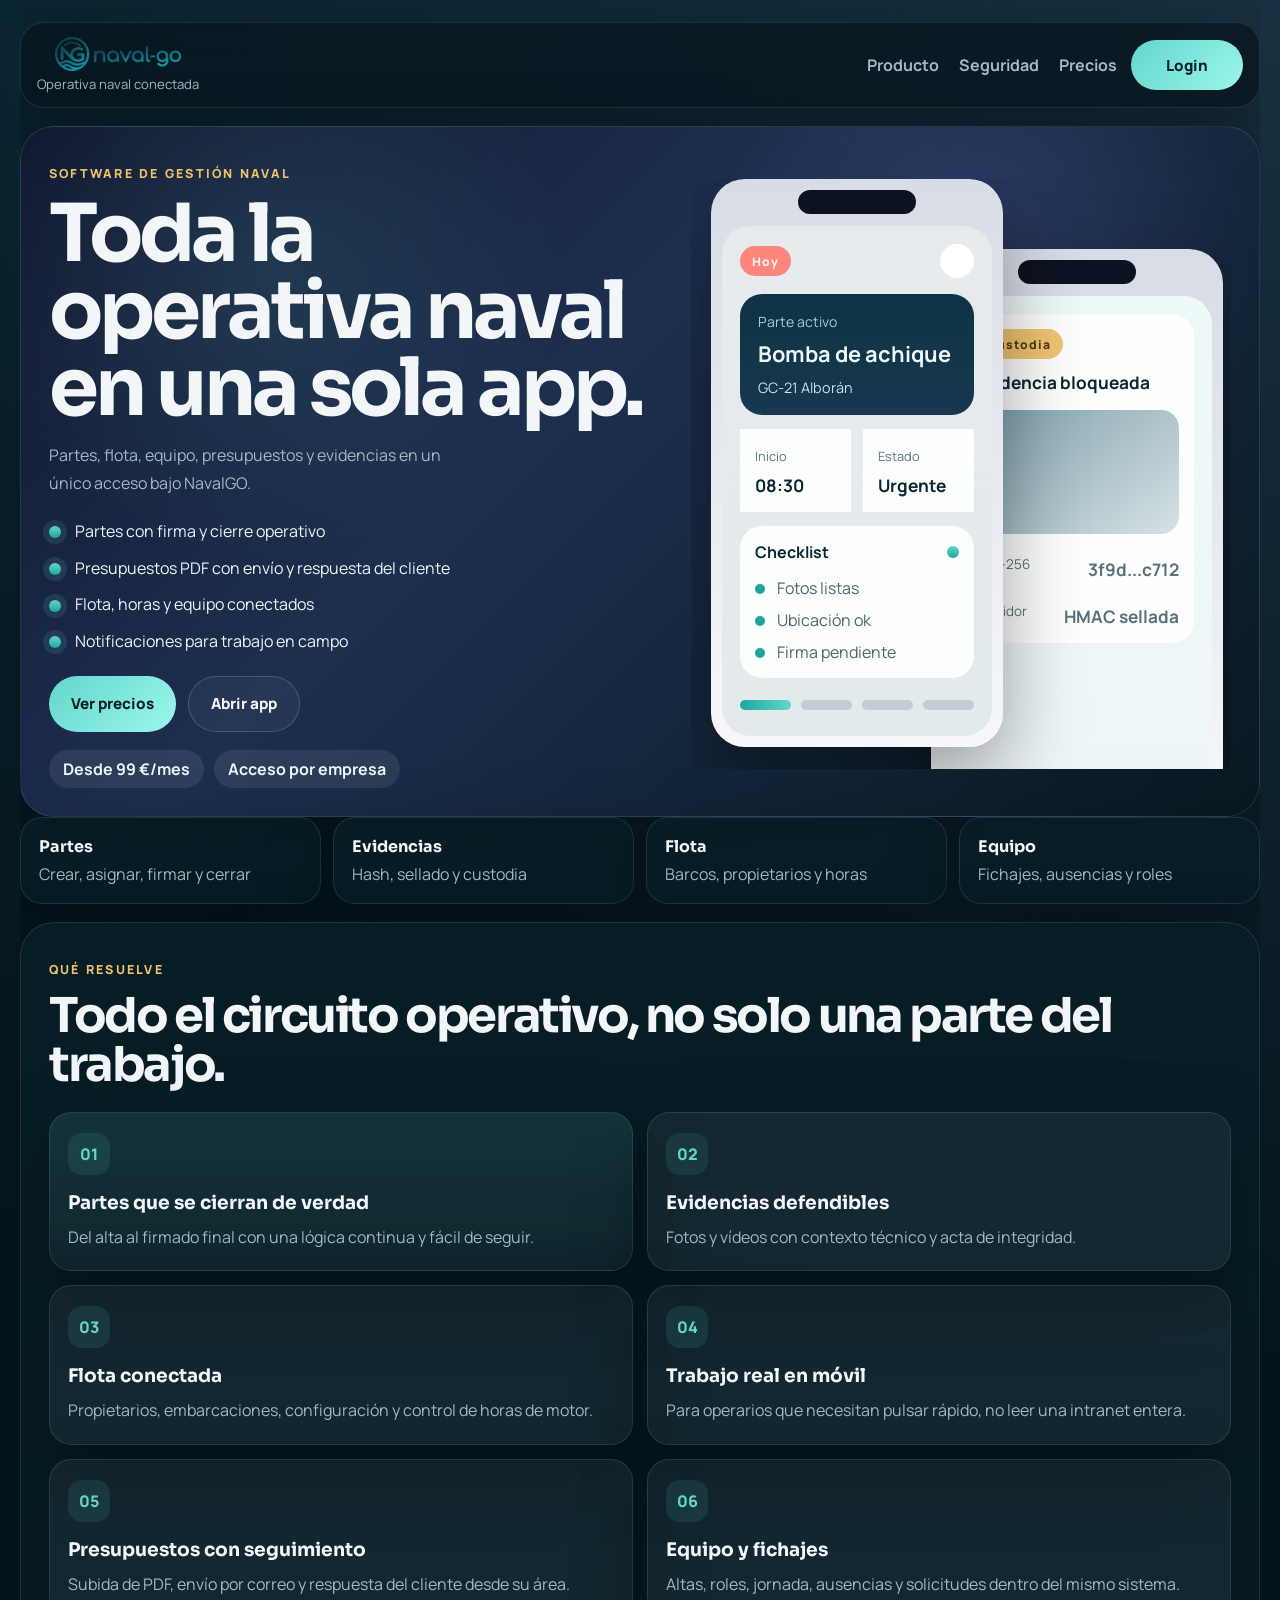
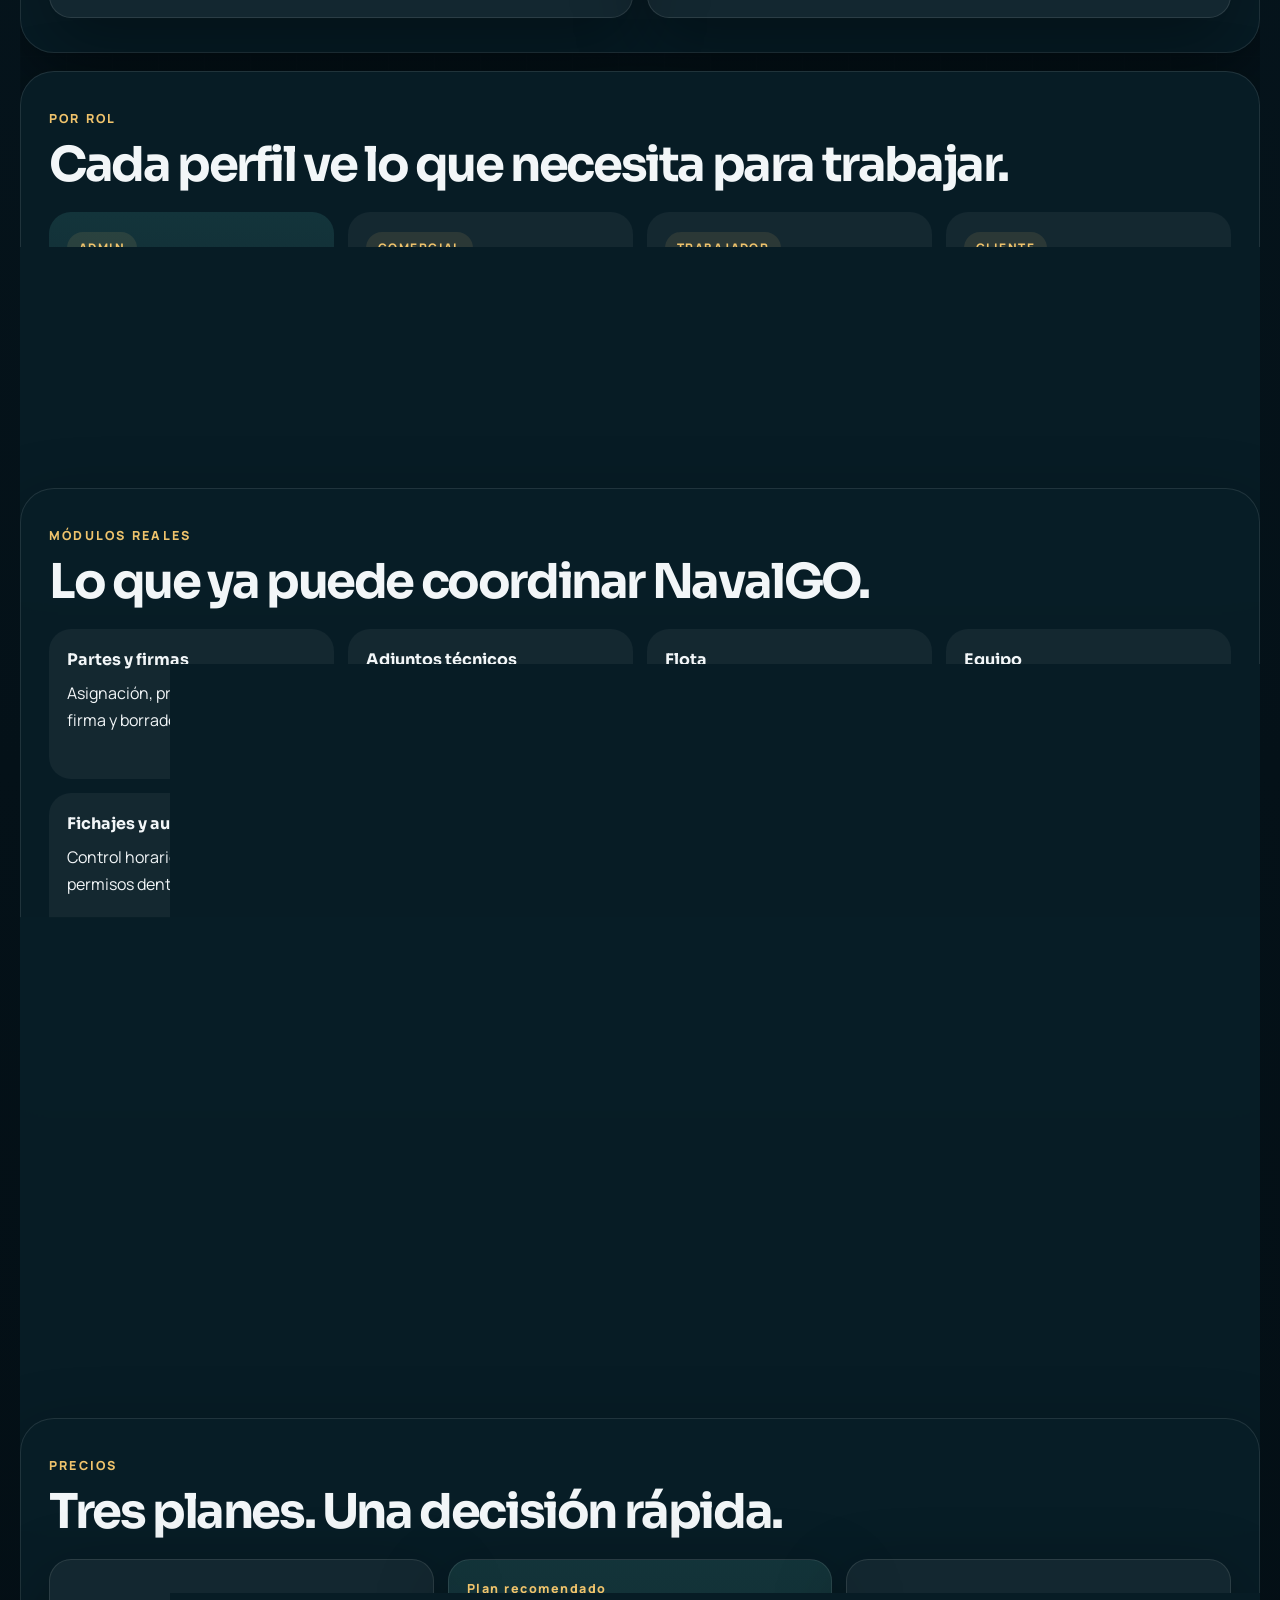
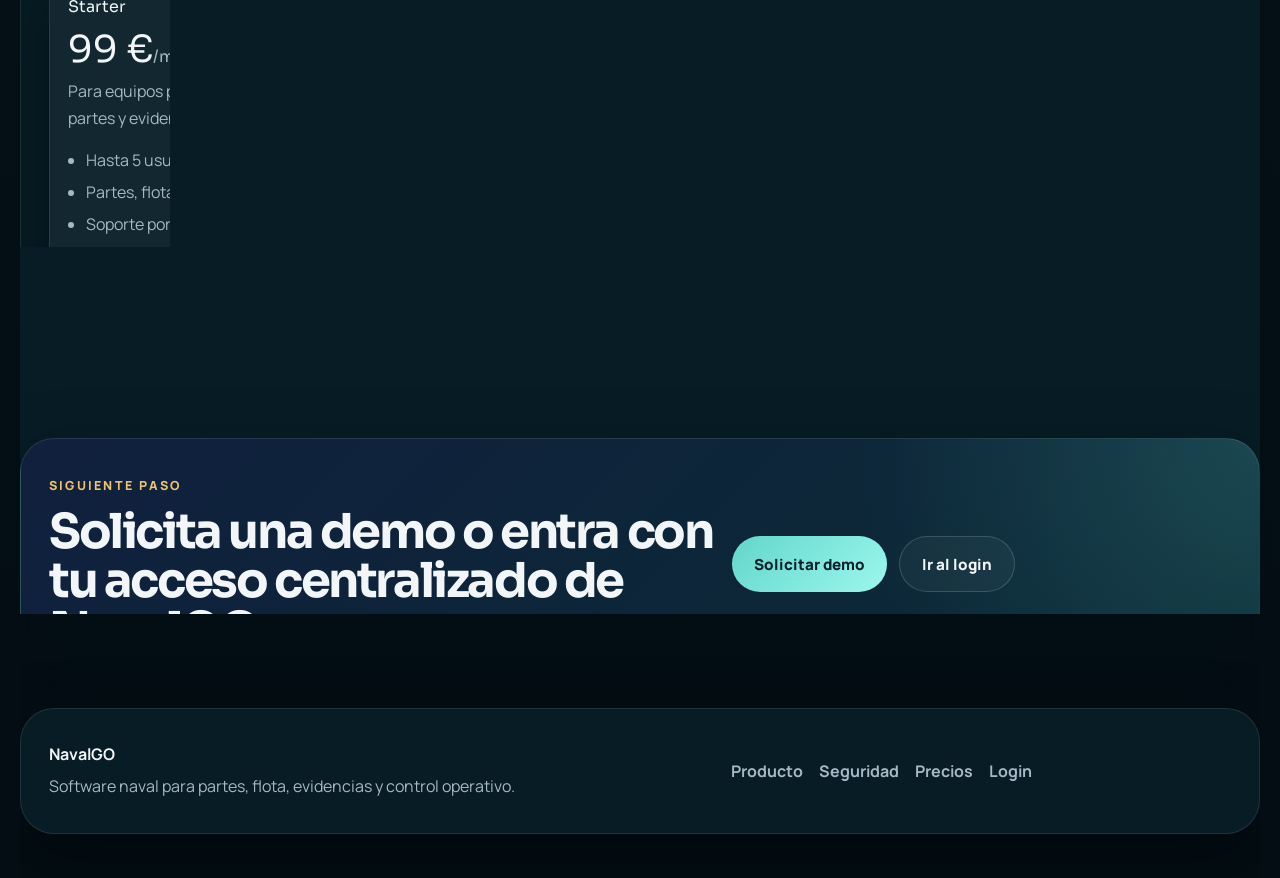
==== marketing_site/index.html @ 50b44460 "Notificaciones comercial + landing mejorada" ====
<!DOCTYPE html>
<html lang="es">
<head>
  <meta charset="UTF-8">
  <meta name="viewport" content="width=device-width, initial-scale=1.0">
  <title>NavalGO | Software naval para partes, flota y evidencias</title>
  <meta
    name="description"
    content="NavalGO centraliza partes de trabajo, flota, fichajes, evidencias y firmas en una sola plataforma pensada para operaciones navales."
  >
  <meta name="theme-color" content="#0b2f3c">
  <meta name="robots" content="index,follow">
  <link rel="canonical" href="https://naval-go.com/">
  <meta property="og:type" content="website">
  <meta property="og:title" content="NavalGO | Software naval para partes, flota y evidencias">
  <meta
    property="og:description"
    content="Controla partes, evidencias, firmas y operativa naval desde una sola plataforma web y móvil."
  >
  <meta property="og:url" content="https://naval-go.com/">
  <meta property="og:site_name" content="NavalGO">
  <meta property="og:image" content="https://naval-go.com/assets/branding/logo_navalgo_color.png">
  <meta name="twitter:card" content="summary_large_image">
  <meta name="twitter:title" content="NavalGO | Software naval para partes, flota y evidencias">
  <meta
    name="twitter:description"
    content="Plataforma naval para coordinar partes, flota, evidencias y cierres de trabajo desde móvil y oficina."
  >
  <meta name="twitter:image" content="https://naval-go.com/assets/branding/logo_navalgo_color.png">
  <link rel="icon" type="image/png" href="favicon.png">
  <link rel="preconnect" href="https://fonts.googleapis.com">
  <link rel="preconnect" href="https://fonts.gstatic.com" crossorigin>
  <link
    href="https://fonts.googleapis.com/css2?family=Manrope:wght@500;700;800&family=Sora:wght@600;700;800&display=swap"
    rel="stylesheet"
  >
  <link rel="stylesheet" href="styles.css">
  <script type="application/ld+json">
    {
      "@context": "https://schema.org",
      "@type": "Organization",
      "name": "NavalGO",
      "url": "https://naval-go.com",
      "logo": "https://naval-go.com/assets/branding/logo_navalgo_horizontal.png",
      "sameAs": [
        "https://app.naval-go.com"
      ]
    }
  </script>
</head>
<body>
  <div class="site-shell">
    <div class="ambient-grid" aria-hidden="true"></div>

    <header class="topbar">
      <a class="brand" href="#inicio" aria-label="NavalGO inicio">
        <span class="brand-lockup">
          <img
            class="brand-logo"
            src="assets/branding/logo_navalgo_horizontal.png"
            alt="NavalGO"
            width="183"
            height="48"
          >
          <span class="brand-subtitle">Operativa naval conectada</span>
        </span>
      </a>

      <nav class="main-nav" aria-label="Navegación principal">
        <a href="#producto">Producto</a>
        <a href="#seguridad">Seguridad</a>
        <a href="#precios">Precios</a>
      </nav>

      <div class="topbar-actions">
        <a class="primary-button topbar-login" href="https://app.naval-go.com">Login</a>
      </div>
    </header>

    <main>
      <section class="hero-card" id="inicio">
        <div class="hero-copy">
          <span class="eyebrow">SOFTWARE DE GESTIÓN NAVAL</span>
          <h1>Toda la operativa naval en una sola app.</h1>
          <p class="hero-text">
            Partes, flota, equipo, presupuestos y evidencias en un único acceso bajo NavalGO.
          </p>

          <ul class="hero-list" aria-label="Valor principal">
            <li>Partes con firma y cierre operativo</li>
            <li>Presupuestos PDF con envío y respuesta del cliente</li>
            <li>Flota, horas y equipo conectados</li>
            <li>Notificaciones para trabajo en campo</li>
          </ul>

          <div class="hero-actions">
            <a class="primary-button primary-button-large" href="#precios">Ver precios</a>
            <a class="ghost-button ghost-button-large" href="https://app.naval-go.com">Abrir app</a>
          </div>

          <div class="hero-tag-row">
            <span>Desde 99 €/mes</span>
            <span>Acceso por empresa</span>
          </div>
        </div>

        <div class="hero-visual" aria-label="Vista principal de NavalGO">
          <div class="hero-glow"></div>

          <article class="device-card device-card-main">
            <div class="device-shell">
              <div class="device-notch"></div>
              <div class="device-screen">
                <div class="mock-toolbar">
                  <span class="mock-chip mock-chip-alert">Hoy</span>
                  <span class="mock-toolbar-icon"></span>
                </div>
                <div class="mock-balance">
                  <p>Parte activo</p>
                  <strong>Bomba de achique</strong>
                  <span>GC-21 Alborán</span>
                </div>
                <div class="mock-stat-grid">
                  <article>
                    <span>Inicio</span>
                    <strong>08:30</strong>
                  </article>
                  <article>
                    <span>Estado</span>
                    <strong>Urgente</strong>
                  </article>
                </div>
                <div class="mock-task-card">
                  <div class="mock-task-head">
                    <strong>Checklist</strong>
                    <span class="mock-dot"></span>
                  </div>
                  <ul>
                    <li>Fotos listas</li>
                    <li>Ubicación ok</li>
                    <li>Firma pendiente</li>
                  </ul>
                </div>
                <div class="mock-bottom-nav">
                  <span class="active"></span>
                  <span></span>
                  <span></span>
                  <span></span>
                </div>
              </div>
            </div>
          </article>

          <article class="device-card device-card-side">
            <div class="device-shell">
              <div class="device-notch"></div>
              <div class="device-screen device-screen-light">
                <div class="evidence-card">
                  <span class="mock-chip mock-chip-gold">Custodia</span>
                  <strong>Evidencia bloqueada</strong>
                  <div class="evidence-photo"></div>
                  <div class="evidence-row">
                    <span>SHA-256</span>
                    <strong>3f9d...c712</strong>
                  </div>
                  <div class="evidence-row">
                    <span>Servidor</span>
                    <strong>HMAC sellada</strong>
                  </div>
                </div>
              </div>
            </div>
          </article>
        </div>
      </section>

      <section class="mini-strip" aria-label="Funciones clave">
        <article>
          <strong>Partes</strong>
          <span>Crear, asignar, firmar y cerrar</span>
        </article>
        <article>
          <strong>Evidencias</strong>
          <span>Hash, sellado y custodia</span>
        </article>
        <article>
          <strong>Flota</strong>
          <span>Barcos, propietarios y horas</span>
        </article>
        <article>
          <strong>Equipo</strong>
          <span>Fichajes, ausencias y roles</span>
        </article>
      </section>

      <section class="section-block product-block" id="producto">
        <div class="section-heading compact-heading">
          <span class="eyebrow">QUÉ RESUELVE</span>
          <h2>Todo el circuito operativo, no solo una parte del trabajo.</h2>
        </div>

        <div class="feature-grid">
          <article class="feature-card feature-card-featured">
            <span class="feature-kicker">01</span>
            <h3>Partes que se cierran de verdad</h3>
            <p>Del alta al firmado final con una lógica continua y fácil de seguir.</p>
          </article>
          <article class="feature-card">
            <span class="feature-kicker">02</span>
            <h3>Evidencias defendibles</h3>
            <p>Fotos y vídeos con contexto técnico y acta de integridad.</p>
          </article>
          <article class="feature-card">
            <span class="feature-kicker">03</span>
            <h3>Flota conectada</h3>
            <p>Propietarios, embarcaciones, configuración y control de horas de motor.</p>
          </article>
          <article class="feature-card">
            <span class="feature-kicker">04</span>
            <h3>Trabajo real en móvil</h3>
            <p>Para operarios que necesitan pulsar rápido, no leer una intranet entera.</p>
          </article>
          <article class="feature-card">
            <span class="feature-kicker">05</span>
            <h3>Presupuestos con seguimiento</h3>
            <p>Subida de PDF, envío por correo y respuesta del cliente desde su área.</p>
          </article>
          <article class="feature-card">
            <span class="feature-kicker">06</span>
            <h3>Equipo y fichajes</h3>
            <p>Altas, roles, jornada, ausencias y solicitudes dentro del mismo sistema.</p>
          </article>
        </div>
      </section>

      <section class="section-block roles-block">
        <div class="section-heading compact-heading">
          <span class="eyebrow">POR ROL</span>
          <h2>Cada perfil ve lo que necesita para trabajar.</h2>
        </div>

        <div class="roles-grid">
          <article class="role-card role-card-featured">
            <span class="role-kicker">ADMIN</span>
            <h3>Control total</h3>
            <p>Partes, plantillas, flota, equipo, fichajes, ausencias y actas de integridad.</p>
          </article>
          <article class="role-card">
            <span class="role-kicker">COMERCIAL</span>
            <h3>Presupuestos y seguimiento</h3>
            <p>Preparación de propuestas, envío al cliente y contexto de flota compartido.</p>
          </article>
          <article class="role-card">
            <span class="role-kicker">TRABAJADOR</span>
            <h3>Operativa de campo</h3>
            <p>Partes, adjuntos, firma, fichaje, ausencias y notificaciones desde móvil.</p>
          </article>
          <article class="role-card">
            <span class="role-kicker">CLIENTE</span>
            <h3>Respuesta rápida</h3>
            <p>Consulta de presupuestos, apertura de PDF y aceptación o rechazo con observaciones.</p>
          </article>
        </div>
      </section>

      <section class="section-block modules-block">
        <div class="section-heading compact-heading">
          <span class="eyebrow">MÓDULOS REALES</span>
          <h2>Lo que ya puede coordinar NavalGO.</h2>
        </div>

        <div class="modules-grid">
          <article class="module-card">
            <strong>Partes y firmas</strong>
            <p>Asignación, prioridad, materiales, firma y borrado controlado.</p>
          </article>
          <article class="module-card">
            <strong>Adjuntos técnicos</strong>
            <p>Fotos, vídeos, ubicación y bloqueo de evidencias tras firma.</p>
          </article>
          <article class="module-card">
            <strong>Flota</strong>
            <p>Propietarios, embarcaciones, motores, jets, reductoras y analítica.</p>
          </article>
          <article class="module-card">
            <strong>Equipo</strong>
            <p>Roles, activación de cuentas, perfiles y solicitudes pendientes.</p>
          </article>
          <article class="module-card">
            <strong>Fichajes y ausencias</strong>
            <p>Control horario y gestión de permisos dentro del mismo flujo.</p>
          </article>
          <article class="module-card">
            <strong>Presupuestos</strong>
            <p>PDF, envío por email, altas de cliente y respuesta comercial.</p>
          </article>
          <article class="module-card">
            <strong>Notificaciones</strong>
            <p>Alertas web y push para mantener el trabajo en movimiento.</p>
          </article>
          <article class="module-card">
            <strong>Acceso centralizado</strong>
            <p>Todo bajo NavalGO, sin depender de dominios separados por cliente.</p>
          </article>
        </div>
      </section>

      <section class="section-block security-block" id="seguridad">
        <div class="section-heading compact-heading">
          <span class="eyebrow">POR QUÉ CONFIAR</span>
          <h2>La evidencia no solo se guarda. También se puede revisar y defender.</h2>
        </div>

        <div class="security-grid">
          <article class="security-card security-card-featured">
            <strong>Qué protege NavalGO</strong>
            <ul class="check-list">
              <li>Archivo final con hash SHA-256</li>
              <li>Metadatos técnicos unidos al adjunto</li>
              <li>Sellado de servidor tras la firma</li>
            </ul>
          </article>
          <article class="security-card">
            <strong>Qué recibe el administrador</strong>
            <p>Un acta de integridad clara para revisar la cadena de custodia.</p>
          </article>
          <article class="security-card">
            <strong>Qué gana el equipo</strong>
            <p>Menos fricción en campo y menos dudas al cerrar trabajos.</p>
          </article>
        </div>
      </section>

      <section class="section-block pricing-block" id="precios">
        <div class="section-heading compact-heading">
          <span class="eyebrow">PRECIOS</span>
          <h2>Tres planes. Una decisión rápida.</h2>
        </div>

        <div class="pricing-grid">
          <article class="price-card">
            <p class="plan-name">Starter</p>
            <p class="plan-price">99 €<span>/mes</span></p>
            <p class="plan-copy">Para equipos pequeños que quieren digitalizar partes y evidencias.</p>
            <ul class="plan-list">
              <li>Hasta 5 usuarios</li>
              <li>Partes, flota y evidencias</li>
              <li>Soporte por email</li>
            </ul>
            <a class="ghost-button" href="https://app.naval-go.com">Entrar</a>
          </article>

          <article class="price-card price-card-featured">
            <p class="plan-flag">Plan recomendado</p>
            <p class="plan-name">Pro</p>
            <p class="plan-price">229 €<span>/mes</span></p>
            <p class="plan-copy">La opción más equilibrada para operativa diaria naval.</p>
            <ul class="plan-list">
              <li>Hasta 15 usuarios</li>
              <li>Fichajes, ausencias y presupuestos</li>
              <li>Acta de integridad de evidencias</li>
            </ul>
            <a class="primary-button" href="mailto:hola@naval-go.com?subject=Quiero%20una%20demo%20de%20NavalGO">Solicitar demo</a>
          </article>

          <article class="price-card">
            <p class="plan-name">Enterprise</p>
            <p class="plan-price">Desde 449 €<span>/mes</span></p>
            <p class="plan-copy">Para más usuarios, implantación guiada y operativa más compleja.</p>
            <ul class="plan-list">
              <li>Usuarios ampliables</li>
              <li>Adaptación operativa</li>
              <li>Soporte prioritario</li>
            </ul>
            <a class="ghost-button" href="mailto:hola@naval-go.com?subject=Quiero%20hablar%20sobre%20NavalGO%20Enterprise">Hablar con ventas</a>
          </article>
        </div>

        <p class="pricing-note">Implantación inicial opcional: desde <strong>290 €</strong>.</p>
      </section>

      <section class="cta-band" id="contacto">
        <div>
          <span class="eyebrow">SIGUIENTE PASO</span>
          <h2>Solicita una demo o entra con tu acceso centralizado de NavalGO.</h2>
        </div>
        <div class="cta-actions">
          <a class="primary-button primary-button-large" href="mailto:hola@naval-go.com?subject=Quiero%20activar%20NavalGO">Solicitar demo</a>
          <a class="ghost-button ghost-button-large" href="https://app.naval-go.com">Ir al login</a>
        </div>
      </section>
    </main>

    <footer class="footer">
      <div>
        <strong>NavalGO</strong>
        <p>Software naval para partes, flota, evidencias y control operativo.</p>
      </div>
      <div class="footer-links">
        <a href="#producto">Producto</a>
        <a href="#seguridad">Seguridad</a>
        <a href="#precios">Precios</a>
        <a href="https://app.naval-go.com">Login</a>
      </div>
    </footer>
  </div>
</body>
</html>
---- marketing_site/styles.css ----
:root {
  --bg: #05141b;
  --panel: rgba(8, 30, 39, 0.9);
  --panel-soft: rgba(255, 255, 255, 0.05);
  --line: rgba(255, 255, 255, 0.1);
  --text: #f2f6f8;
  --muted: #a2bac4;
  --accent: #63d6cb;
  --accent-strong: #1da89f;
  --gold: #efc36c;
  --coral: #ff7d73;
  --shadow: 0 26px 70px rgba(0, 0, 0, 0.34);
  --radius-xl: 34px;
  --radius-lg: 26px;
  --radius-md: 18px;
}

* {
  box-sizing: border-box;
}

html {
  scroll-behavior: smooth;
}

body {
  margin: 0;
  min-width: 320px;
  overflow-x: hidden;
  font-family: "Manrope", sans-serif;
  color: var(--text);
  background:
    radial-gradient(circle at top right, rgba(84, 135, 178, 0.22), transparent 32%),
    radial-gradient(circle at top left, rgba(14, 88, 111, 0.18), transparent 26%),
    linear-gradient(180deg, #071821 0%, #041118 58%, #030d13 100%);
}

a {
  color: inherit;
  text-decoration: none;
}

.site-shell {
  position: relative;
  width: min(1220px, calc(100% - 28px));
  margin: 0 auto;
  padding: 18px 0 44px;
  overflow-x: clip;
}

.ambient-grid {
  position: absolute;
  inset: 0;
  pointer-events: none;
  background-image:
    linear-gradient(rgba(255, 255, 255, 0.03) 1px, transparent 1px),
    linear-gradient(90deg, rgba(255, 255, 255, 0.03) 1px, transparent 1px);
  background-size: 46px 46px;
  opacity: 0.5;
  mask-image: linear-gradient(180deg, rgba(0, 0, 0, 0.72), transparent 92%);
}

.topbar,
.hero-card,
.mini-strip article,
.section-block,
.cta-band,
.footer,
.feature-card,
.security-card,
.price-card {
  position: relative;
  z-index: 1;
  border: 1px solid var(--line);
  box-shadow: var(--shadow);
}

.topbar {
  display: flex;
  align-items: center;
  justify-content: space-between;
  gap: 14px;
  flex-wrap: wrap;
  padding: 14px 16px;
  border-radius: 24px;
  background: rgba(7, 22, 30, 0.76);
  backdrop-filter: blur(16px);
}

.brand {
  display: inline-flex;
  align-items: center;
  min-width: 0;
  flex: 1 1 auto;
}

.brand-lockup {
  display: flex;
  flex-direction: column;
  min-width: 0;
}

.brand-logo {
  display: block;
  width: auto;
  max-width: min(42vw, 183px);
  height: 34px;
  object-fit: contain;
}

.brand-subtitle {
  margin-top: 4px;
  color: var(--muted);
  font-size: 0.82rem;
}

.main-nav {
  display: none;
  gap: 20px;
}

.main-nav a,
.footer-links a {
  color: var(--muted);
  font-weight: 700;
}

.topbar-actions,
.hero-actions,
.cta-actions {
  display: flex;
  gap: 12px;
}

.topbar-actions {
  flex: 0 0 auto;
}

.primary-button,
.ghost-button {
  display: inline-flex;
  align-items: center;
  justify-content: center;
  min-height: 50px;
  padding: 0 18px;
  border-radius: 999px;
  font-size: 0.95rem;
  font-weight: 800;
  transition: transform 180ms ease, border-color 180ms ease;
}

.primary-button:hover,
.primary-button:focus-visible,
.ghost-button:hover,
.ghost-button:focus-visible {
  transform: translateY(-1px);
}

.primary-button {
  color: #072129;
  background: linear-gradient(135deg, var(--accent), #9cf7ee);
}

.ghost-button {
  border: 1px solid rgba(255, 255, 255, 0.16);
  background: rgba(255, 255, 255, 0.04);
}

.primary-button-large,
.ghost-button-large {
  min-height: 56px;
  padding: 0 22px;
}

.topbar-login {
  min-width: 112px;
}

.hero-card,
.section-block,
.cta-band,
.footer {
  margin-top: 18px;
  border-radius: var(--radius-xl);
  background: var(--panel);
  backdrop-filter: blur(14px);
}

.hero-card {
  overflow: hidden;
  padding: 26px 18px 22px;
  background:
    radial-gradient(circle at 78% 20%, rgba(109, 117, 204, 0.24), transparent 24%),
    radial-gradient(circle at 20% 20%, rgba(99, 214, 203, 0.12), transparent 26%),
    linear-gradient(135deg, #11172f 0%, #1d2f4f 42%, #081921 100%);
}

.eyebrow {
  display: inline-block;
  margin-bottom: 14px;
  color: var(--gold);
  font-size: 0.78rem;
  font-weight: 800;
  letter-spacing: 0.18em;
}

.hero-card h1,
.section-heading h2,
.cta-band h2 {
  margin: 0;
  font-family: "Sora", sans-serif;
  letter-spacing: -0.05em;
}

.hero-card h1 {
  max-width: 10ch;
  font-size: clamp(2.45rem, 10vw, 5rem);
  line-height: 0.96;
}

.hero-text,
.feature-card p,
.security-card p,
.plan-copy,
.footer p {
  color: var(--muted);
}

.hero-text {
  max-width: 40ch;
  margin: 16px 0 0;
  font-size: 1rem;
  line-height: 1.7;
}

.hero-list {
  display: grid;
  gap: 12px;
  margin: 22px 0 0;
  padding: 0;
  list-style: none;
}

.hero-list li {
  position: relative;
  padding-left: 26px;
  line-height: 1.55;
  color: #edf6f8;
}

.hero-list li::before {
  content: "";
  position: absolute;
  left: 0;
  top: 0.45em;
  width: 12px;
  height: 12px;
  border-radius: 999px;
  background: linear-gradient(180deg, var(--accent), var(--accent-strong));
  box-shadow: 0 0 0 6px rgba(99, 214, 203, 0.12);
}

.hero-actions {
  flex-direction: column;
  margin-top: 22px;
}

.hero-tag-row {
  display: flex;
  flex-wrap: wrap;
  gap: 10px;
  margin-top: 18px;
}

.hero-tag-row span {
  min-height: 38px;
  padding: 0 14px;
  border-radius: 999px;
  display: inline-flex;
  align-items: center;
  color: #edf6f8;
  font-weight: 700;
  background: rgba(255, 255, 255, 0.08);
}

.hero-visual {
  position: relative;
  min-height: 500px;
  margin-top: 28px;
  overflow: hidden;
}

.hero-glow {
  position: absolute;
  inset: auto 8% 24% 12%;
  height: 250px;
  border-radius: 50%;
  background: radial-gradient(circle, rgba(99, 214, 203, 0.28), transparent 68%);
  filter: blur(18px);
}

.device-card {
  position: absolute;
}

.device-card-main {
  left: 0;
  top: 0;
  z-index: 3;
}

.device-card-side {
  right: 0;
  top: 70px;
  z-index: 2;
}

.device-shell {
  width: min(80vw, 296px);
  padding: 11px;
  border-radius: 34px;
  background: linear-gradient(180deg, #d8dce5 0%, #f7f7fb 100%);
  box-shadow: 0 30px 80px rgba(0, 0, 0, 0.38);
}

.device-notch {
  width: 44%;
  height: 24px;
  margin: 0 auto 12px;
  border-radius: 999px;
  background: #0c1320;
}

.device-screen {
  min-height: 510px;
  padding: 18px;
  border-radius: 28px;
  color: #082730;
  background:
    linear-gradient(180deg, rgba(12, 30, 40, 0.08), rgba(10, 28, 36, 0.02)),
    linear-gradient(180deg, #fafcfd 0%, #e7eef1 100%);
}

.device-screen-light {
  background:
    linear-gradient(180deg, rgba(99, 214, 203, 0.08), rgba(255, 255, 255, 0.04)),
    linear-gradient(180deg, #f9fcfd 0%, #eef5f7 100%);
}

.mock-toolbar,
.mock-stat-grid,
.mock-task-head,
.evidence-row {
  display: flex;
  align-items: center;
  justify-content: space-between;
  gap: 12px;
}

.mock-toolbar-icon {
  width: 34px;
  height: 34px;
  border-radius: 999px;
  background: #ffffff;
}

.mock-chip {
  display: inline-flex;
  align-items: center;
  justify-content: center;
  width: fit-content;
  min-height: 30px;
  padding: 0 12px;
  border-radius: 999px;
  font-size: 0.76rem;
  font-weight: 800;
  letter-spacing: 0.08em;
}

.mock-chip-alert {
  color: #fff6f5;
  background: rgba(255, 125, 115, 0.92);
}

.mock-chip-gold {
  color: #573c06;
  background: rgba(239, 195, 108, 0.96);
}

.mock-balance,
.mock-task-card,
.evidence-card {
  border-radius: 22px;
}

.mock-balance {
  margin-top: 16px;
  padding: 18px;
  color: #edf8fb;
  background: linear-gradient(180deg, #0e3344 0%, #17384f 100%);
}

.mock-balance p,
.mock-balance span {
  margin: 0;
}

.mock-balance p {
  color: #a7cbd8;
  font-size: 0.88rem;
}

.mock-balance strong {
  display: block;
  margin-top: 10px;
  font-size: 1.36rem;
  line-height: 1.2;
}

.mock-balance span {
  display: block;
  margin-top: 10px;
  color: #cce2ea;
  font-size: 0.9rem;
}

.mock-stat-grid {
  display: grid;
  grid-template-columns: repeat(2, minmax(0, 1fr));
  gap: 12px;
  margin-top: 14px;
}

.mock-stat-grid article,
.mock-task-card,
.evidence-card {
  padding: 15px;
  background: rgba(255, 255, 255, 0.9);
}

.mock-stat-grid article span {
  color: #5c7680;
  font-size: 0.8rem;
}

.mock-stat-grid article strong {
  display: block;
  margin-top: 8px;
  font-size: 1.08rem;
}

.mock-task-card {
  margin-top: 14px;
}

.mock-dot {
  width: 12px;
  height: 12px;
  border-radius: 999px;
  background: linear-gradient(180deg, var(--accent), var(--accent-strong));
}

.mock-task-card ul {
  display: grid;
  gap: 10px;
  margin: 14px 0 0;
  padding: 0;
  list-style: none;
}

.mock-task-card li {
  position: relative;
  padding-left: 22px;
  color: #4b6670;
}

.mock-task-card li::before {
  content: "";
  position: absolute;
  left: 0;
  top: 0.45em;
  width: 10px;
  height: 10px;
  border-radius: 999px;
  background: var(--accent-strong);
}

.mock-bottom-nav {
  display: grid;
  grid-template-columns: repeat(4, 1fr);
  gap: 10px;
  margin-top: 22px;
}

.mock-bottom-nav span {
  height: 10px;
  border-radius: 999px;
  background: rgba(8, 39, 48, 0.14);
}

.mock-bottom-nav span.active {
  background: linear-gradient(90deg, var(--accent-strong), var(--accent));
}

.evidence-card strong {
  display: block;
  margin-top: 12px;
  font-size: 1.08rem;
}

.evidence-photo {
  height: 124px;
  margin-top: 16px;
  border-radius: 18px;
  background:
    linear-gradient(160deg, rgba(14, 45, 56, 0.12), rgba(12, 35, 44, 0.04)),
    linear-gradient(135deg, #8fb0bd, #dfeaec);
}

.evidence-row {
  margin-top: 12px;
  color: #5a717a;
  font-size: 0.84rem;
}

.mini-strip {
  display: grid;
  gap: 12px;
}

.mini-strip article {
  padding: 18px;
  border-radius: 22px;
  background: rgba(8, 30, 39, 0.74);
}

.mini-strip strong {
  display: block;
  font-family: "Sora", sans-serif;
}

.mini-strip span {
  display: block;
  margin-top: 6px;
  color: var(--muted);
}

.section-block {
  padding: 26px 18px;
}

.compact-heading h2 {
  font-size: clamp(1.9rem, 6vw, 3rem);
  line-height: 1.02;
}

.feature-grid,
.roles-grid,
.modules-grid,
.security-grid,
.pricing-grid {
  display: grid;
  gap: 14px;
  margin-top: 22px;
}

.feature-card,
.role-card,
.module-card,
.security-card,
.price-card {
  padding: 20px 18px;
  border-radius: 22px;
  background: rgba(255, 255, 255, 0.05);
}

.feature-card-featured,
.role-card-featured,
.security-card-featured,
.price-card-featured {
  background: linear-gradient(180deg, rgba(99, 214, 203, 0.13), rgba(255, 255, 255, 0.04));
}

.feature-kicker {
  display: inline-flex;
  align-items: center;
  justify-content: center;
  min-width: 42px;
  height: 42px;
  padding: 0 10px;
  border-radius: 14px;
  color: var(--accent);
  font-weight: 800;
  background: rgba(99, 214, 203, 0.1);
}

.feature-card h3,
.role-card h3,
.security-card strong,
.plan-name {
  margin: 16px 0 0;
  font-family: "Sora", sans-serif;
}

.feature-card p,
.role-card p,
.module-card p,
.security-card p,
.plan-copy {
  margin: 10px 0 0;
  line-height: 1.65;
}

.role-kicker {
  display: inline-flex;
  align-items: center;
  justify-content: center;
  min-height: 32px;
  padding: 0 12px;
  border-radius: 999px;
  color: var(--gold);
  font-size: 0.74rem;
  font-weight: 800;
  letter-spacing: 0.12em;
  background: rgba(239, 195, 108, 0.1);
}

.module-card strong {
  display: block;
  font-family: "Sora", sans-serif;
}

.check-list {
  display: grid;
  gap: 12px;
  margin: 16px 0 0;
  padding: 0;
  list-style: none;
}

.check-list li {
  display: flex;
  gap: 12px;
  align-items: flex-start;
  line-height: 1.55;
}

.check-list li::before {
  content: "";
  width: 18px;
  height: 18px;
  flex: 0 0 auto;
  margin-top: 0.15em;
  border-radius: 999px;
  background:
    radial-gradient(circle at center, var(--accent) 0 45%, transparent 46% 100%),
    rgba(99, 214, 203, 0.14);
}

.plan-flag {
  margin: 0;
  color: var(--gold);
  font-size: 0.78rem;
  font-weight: 800;
  letter-spacing: 0.12em;
}

.plan-price {
  margin: 14px 0 0;
  font-family: "Sora", sans-serif;
  font-size: 2.35rem;
  line-height: 1;
}

.plan-price span {
  font-size: 1rem;
  color: var(--muted);
}

.plan-list {
  display: grid;
  gap: 10px;
  margin: 18px 0 22px;
  padding-left: 18px;
  color: var(--muted);
}

.price-card .primary-button,
.price-card .ghost-button {
  margin-top: auto;
}

.cta-band {
  display: grid;
  gap: 18px;
  padding: 26px 18px;
  background:
    radial-gradient(circle at right top, rgba(99, 214, 203, 0.18), transparent 32%),
    linear-gradient(135deg, #10203d 0%, #0a2a35 100%);
}

.cta-band h2 {
  font-size: clamp(1.9rem, 6vw, 3rem);
  line-height: 1.02;
}

.pricing-note {
  margin: 18px 0 0;
  color: var(--muted);
  text-align: center;
}

.cta-actions {
  flex-direction: column;
}

.footer {
  display: grid;
  gap: 16px;
  padding: 22px 18px 28px;
}

.footer p {
  margin: 8px 0 0;
  line-height: 1.65;
}

.footer-links {
  display: flex;
  flex-wrap: wrap;
  gap: 12px 16px;
}

@media (min-width: 720px) {
  .site-shell {
    width: min(1240px, calc(100% - 40px));
    padding-top: 22px;
  }

  .hero-actions,
  .cta-actions {
    flex-direction: row;
    flex-wrap: wrap;
  }

  .mini-strip,
  .roles-grid,
  .modules-grid,
  .security-grid,
  .pricing-grid {
    grid-template-columns: repeat(2, minmax(0, 1fr));
  }

  .feature-grid {
    grid-template-columns: repeat(2, minmax(0, 1fr));
  }

  .role-card-featured,
  .price-card-featured,
  .security-card-featured {
    grid-column: span 2;
  }

  .footer,
  .cta-band {
    grid-template-columns: 1.2fr 0.9fr;
    align-items: center;
  }
}

@media (min-width: 980px) {
  .main-nav {
    display: inline-flex;
  }

  .hero-card {
    display: grid;
    grid-template-columns: minmax(0, 1fr) minmax(420px, 540px);
    gap: 34px;
    align-items: center;
    padding: 34px 28px 28px;
  }

  .hero-visual {
    min-height: 590px;
    margin-top: 0;
  }

  .device-shell {
    width: 292px;
  }

  .device-card-main {
    left: 20px;
  }

  .device-card-side {
    right: 8px;
  }

  .mini-strip {
    grid-template-columns: repeat(4, minmax(0, 1fr));
  }

  .roles-grid {
    grid-template-columns: repeat(4, minmax(0, 1fr));
  }

  .modules-grid {
    grid-template-columns: repeat(4, minmax(0, 1fr));
  }

  .pricing-grid {
    grid-template-columns: repeat(3, minmax(0, 1fr));
  }

  .security-grid {
    grid-template-columns: 1.15fr 0.9fr 0.9fr;
  }

  .role-card-featured,
  .price-card-featured,
  .security-card-featured {
    grid-column: auto;
  }

  .section-block,
  .cta-band,
  .footer {
    padding: 34px 28px;
  }
}

@media (max-width: 719px) {
  .site-shell {
    width: 100%;
    padding: 10px 10px 40px;
  }

  .topbar,
  .hero-card,
  .section-block,
  .cta-band,
  .footer {
    width: min(100%, calc(100vw - 20px));
    max-width: calc(100vw - 20px);
    margin-left: auto;
    margin-right: auto;
  }

  .mini-strip article {
    width: min(100%, calc(100vw - 20px));
    max-width: calc(100vw - 20px);
    margin-left: auto;
    margin-right: auto;
  }

  .brand-subtitle {
    display: none;
  }

  .topbar {
    display: flex;
    align-items: center;
    justify-content: space-between;
    flex-wrap: nowrap;
    gap: 10px;
    padding: 12px;
  }

  .brand {
    flex: 1 1 auto;
    max-width: 100%;
  }

  .brand-logo {
    max-width: min(44vw, 156px);
    height: 28px;
  }

  .topbar-actions {
    width: auto;
    flex: 0 0 auto;
  }

  .topbar-login {
    width: auto;
    min-width: 92px;
    min-height: 42px;
    padding: 0 14px;
    font-size: 0.9rem;
  }

  .hero-card {
    width: 100%;
    max-width: 100%;
    padding: 16px 12px 14px;
    border-radius: 24px;
  }

  .hero-card h1 {
    max-width: 8.6ch;
    font-size: clamp(1.92rem, 9vw, 2.85rem);
    line-height: 0.98;
  }

  .hero-text {
    max-width: 28ch;
    margin-top: 14px;
    font-size: 0.88rem;
    line-height: 1.55;
    overflow-wrap: anywhere;
  }

  .hero-list {
    gap: 7px;
    margin-top: 16px;
  }

  .hero-list li {
    line-height: 1.38;
    font-size: 0.86rem;
    overflow-wrap: anywhere;
  }

  .hero-list li:nth-child(4) {
    display: none;
  }

  .hero-actions {
    margin-top: 16px;
    gap: 10px;
  }

  .hero-actions .primary-button-large,
  .hero-actions .ghost-button-large,
  .cta-actions .primary-button-large,
  .cta-actions .ghost-button-large {
    width: 100%;
  }

  .hero-tag-row {
    display: grid;
    grid-template-columns: minmax(0, 1fr);
    margin-top: 14px;
  }

  .hero-tag-row span {
    width: 100%;
    justify-content: center;
    overflow-wrap: anywhere;
    font-size: 0.84rem;
  }

  .hero-tag-row span:last-child {
    display: none;
  }

  .hero-visual {
    display: flex;
    justify-content: center;
    min-height: auto;
    margin-top: 12px;
  }

  .device-shell {
    width: min(68vw, 228px);
    padding: 10px;
  }

  .device-card {
    position: relative;
    left: auto;
    right: auto;
    top: auto;
    transform: none;
  }

  .device-card-side {
    display: none;
  }

  .device-screen {
    min-height: 328px;
    padding: 11px;
  }

  .device-notch {
    height: 18px;
    margin-bottom: 10px;
  }

  .mock-toolbar-icon {
    width: 28px;
    height: 28px;
  }

  .mock-chip {
    min-height: 26px;
    padding: 0 10px;
    font-size: 0.7rem;
  }

  .mock-balance {
    margin-top: 12px;
    padding: 14px;
  }

  .mock-balance p {
    font-size: 0.74rem;
  }

  .mock-balance strong {
    margin-top: 8px;
    font-size: 1rem;
    line-height: 1.15;
    overflow-wrap: anywhere;
  }

  .mock-balance,
  .mock-task-card,
  .evidence-card {
    border-radius: 18px;
  }

  .mock-balance span {
    margin-top: 8px;
    font-size: 0.78rem;
  }

  .mock-stat-grid {
    gap: 10px;
    margin-top: 12px;
  }

  .mock-stat-grid article,
  .mock-task-card,
  .evidence-card {
    padding: 12px;
  }

  .mock-stat-grid article span {
    font-size: 0.72rem;
  }

  .mock-stat-grid article strong {
    margin-top: 6px;
    font-size: 0.96rem;
  }

  .mock-task-card {
    margin-top: 12px;
  }

  .mock-task-head strong {
    font-size: 0.92rem;
  }

  .mock-task-card ul {
    gap: 8px;
    margin-top: 10px;
  }

  .mini-strip article,
  .feature-card,
  .role-card,
  .module-card,
  .security-card,
  .price-card {
    padding: 16px 14px;
    border-radius: 18px;
  }

  .section-block,
  .cta-band,
  .footer {
    padding: 20px 12px;
    border-radius: 24px;
  }

  .mock-task-card li,
  .mock-balance span,
  .mini-strip span,
  .feature-card p,
  .role-card p,
  .module-card p,
  .security-card p,
  .plan-copy {
    font-size: 0.89rem;
    overflow-wrap: anywhere;
  }

  .primary-button-large,
  .ghost-button-large {
    min-height: 52px;
    padding: 0 16px;
    font-size: 0.9rem;
  }
}

@media (max-width: 420px) {
  .hero-card h1 {
    max-width: 8.1ch;
    font-size: clamp(1.82rem, 9.2vw, 2.6rem);
  }

  .hero-text {
    max-width: 26ch;
  }

  .device-shell {
    width: min(72vw, 218px);
  }
}

@media (max-width: 360px) {
  .hero-visual {
    display: none;
  }

  .hero-card {
    padding-bottom: 16px;
  }
}
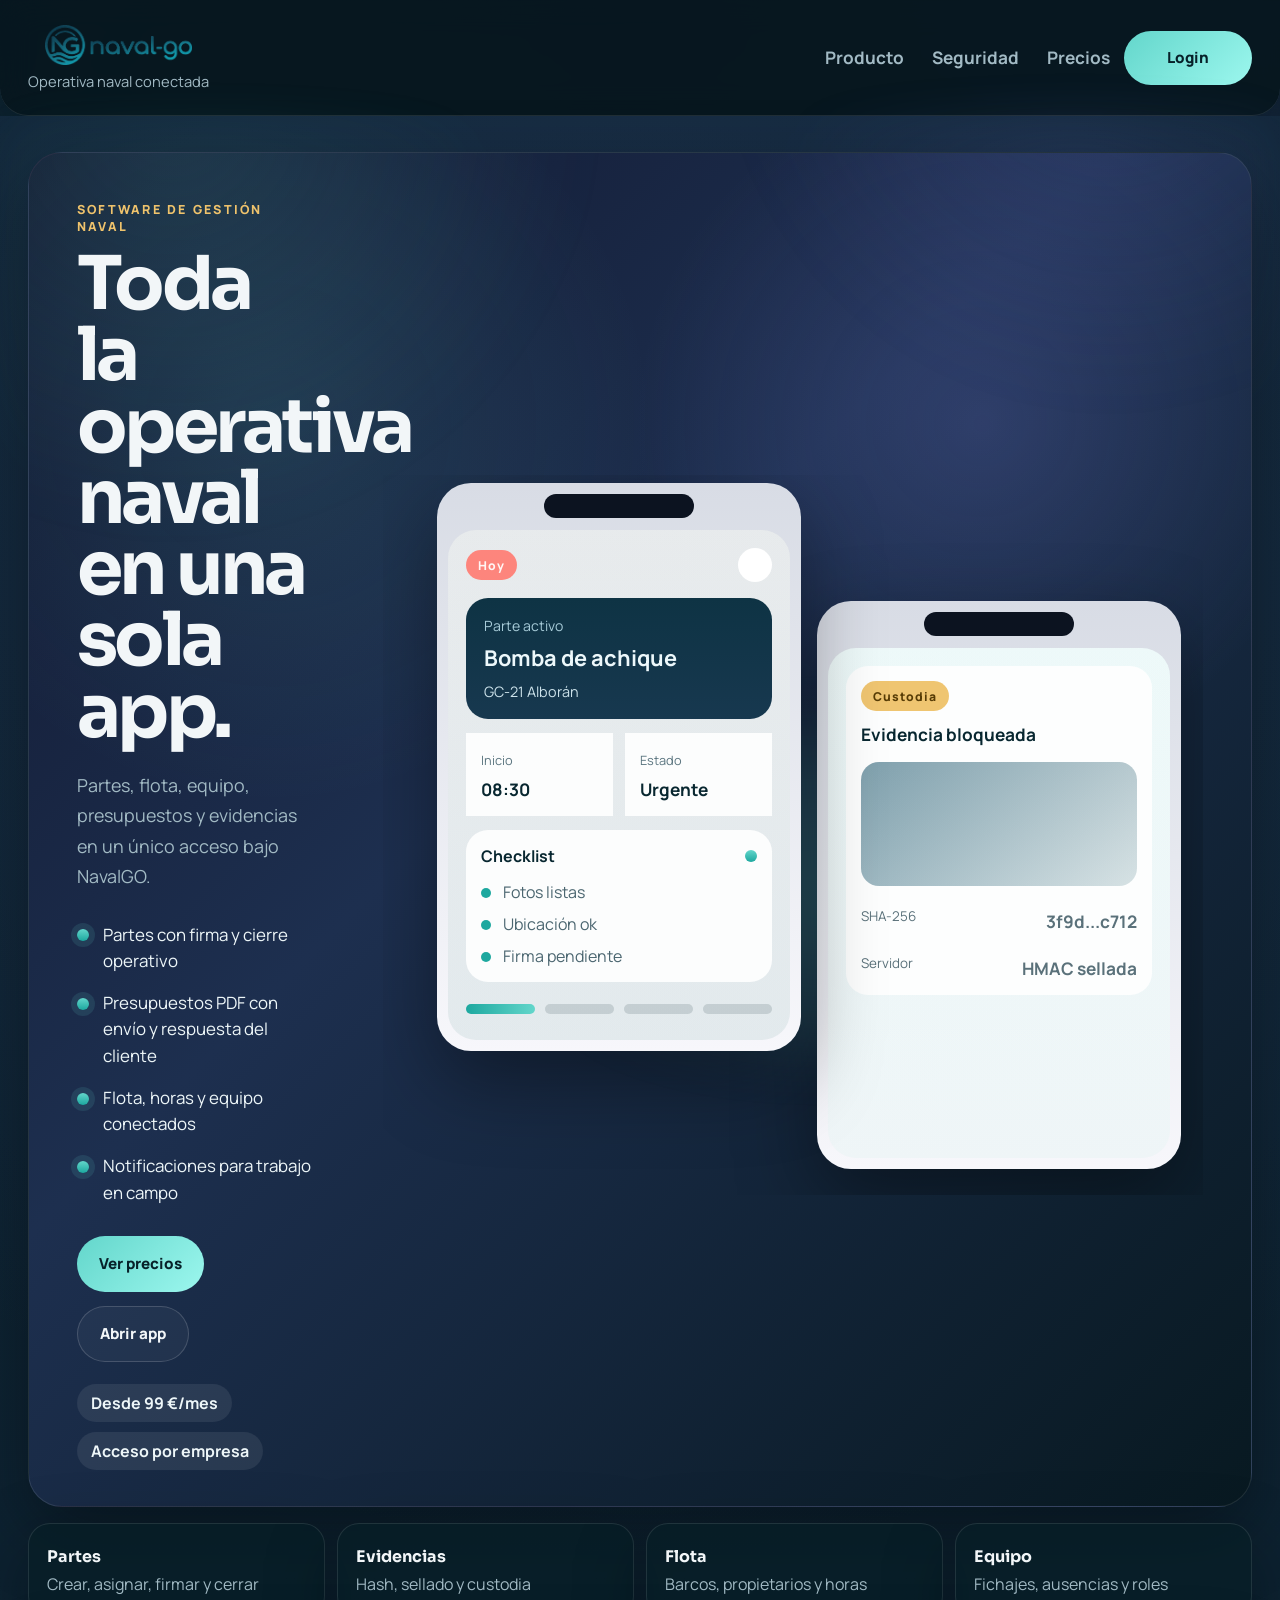
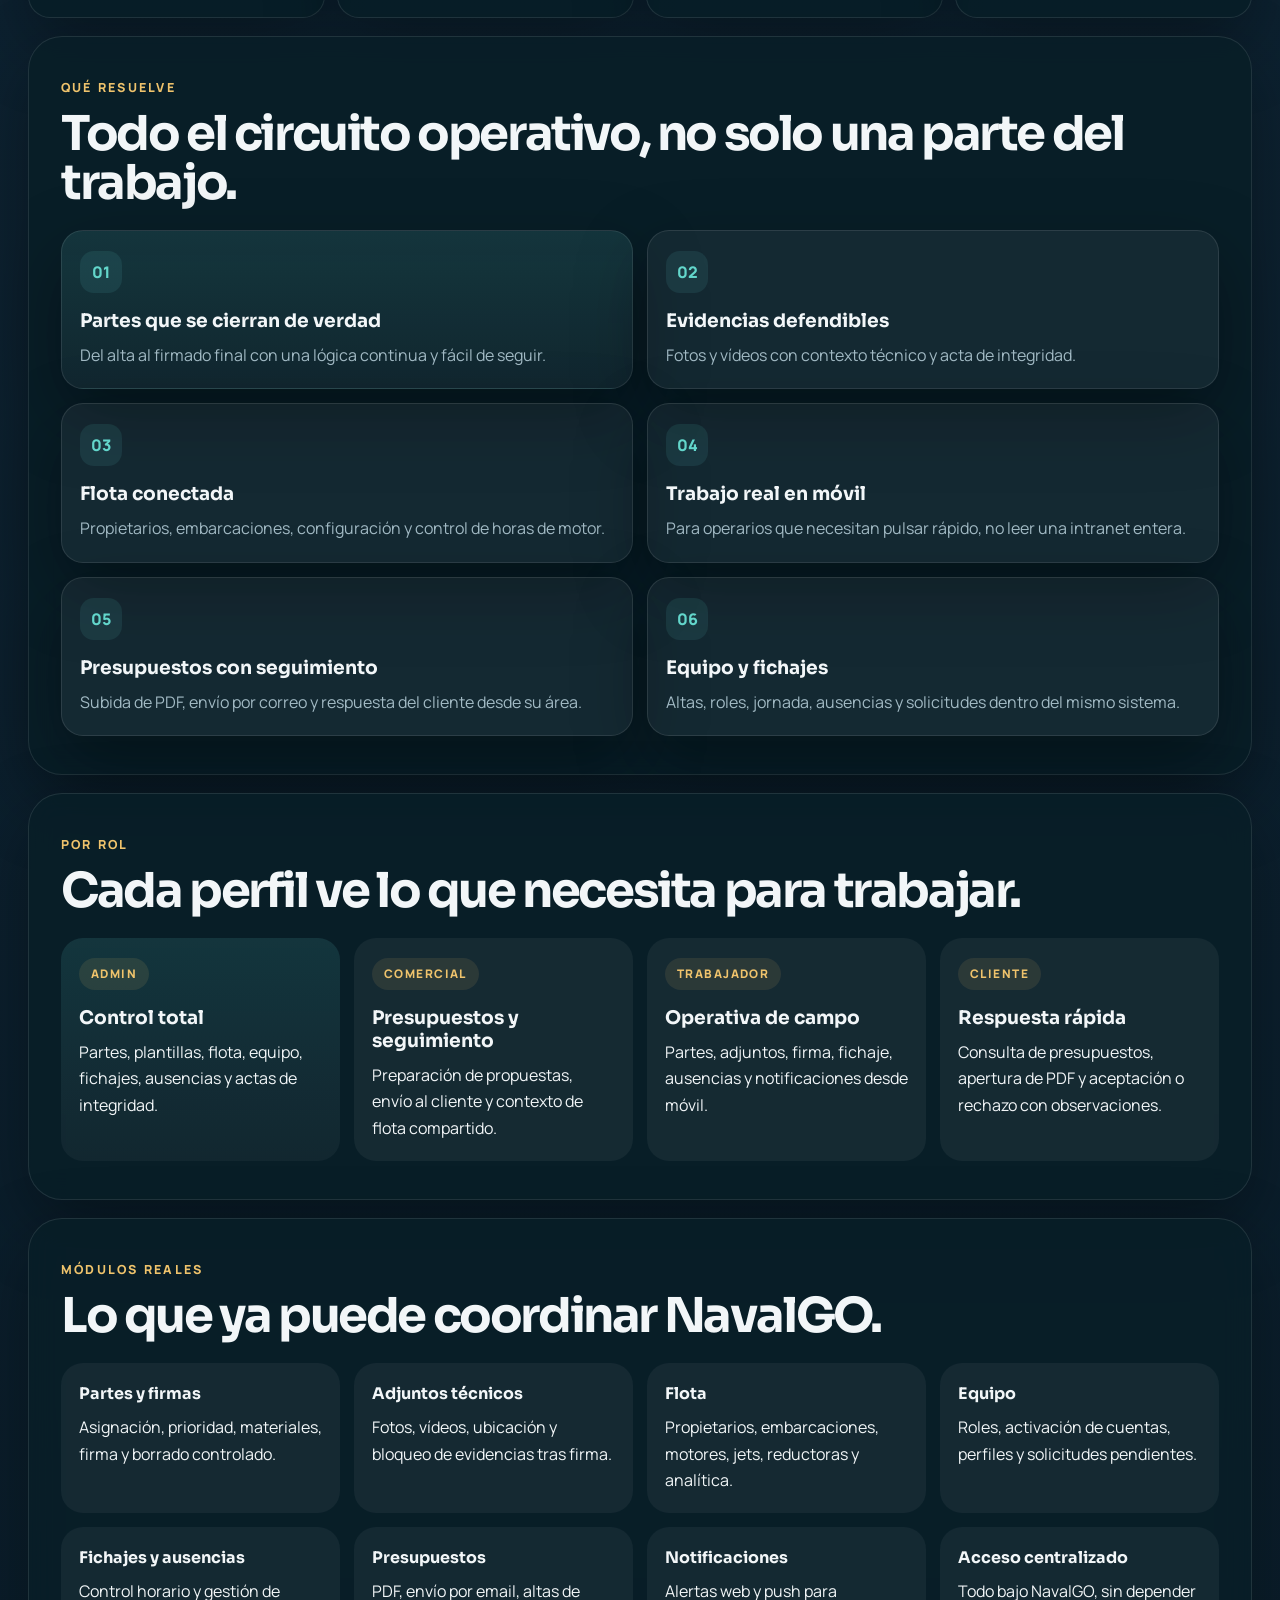
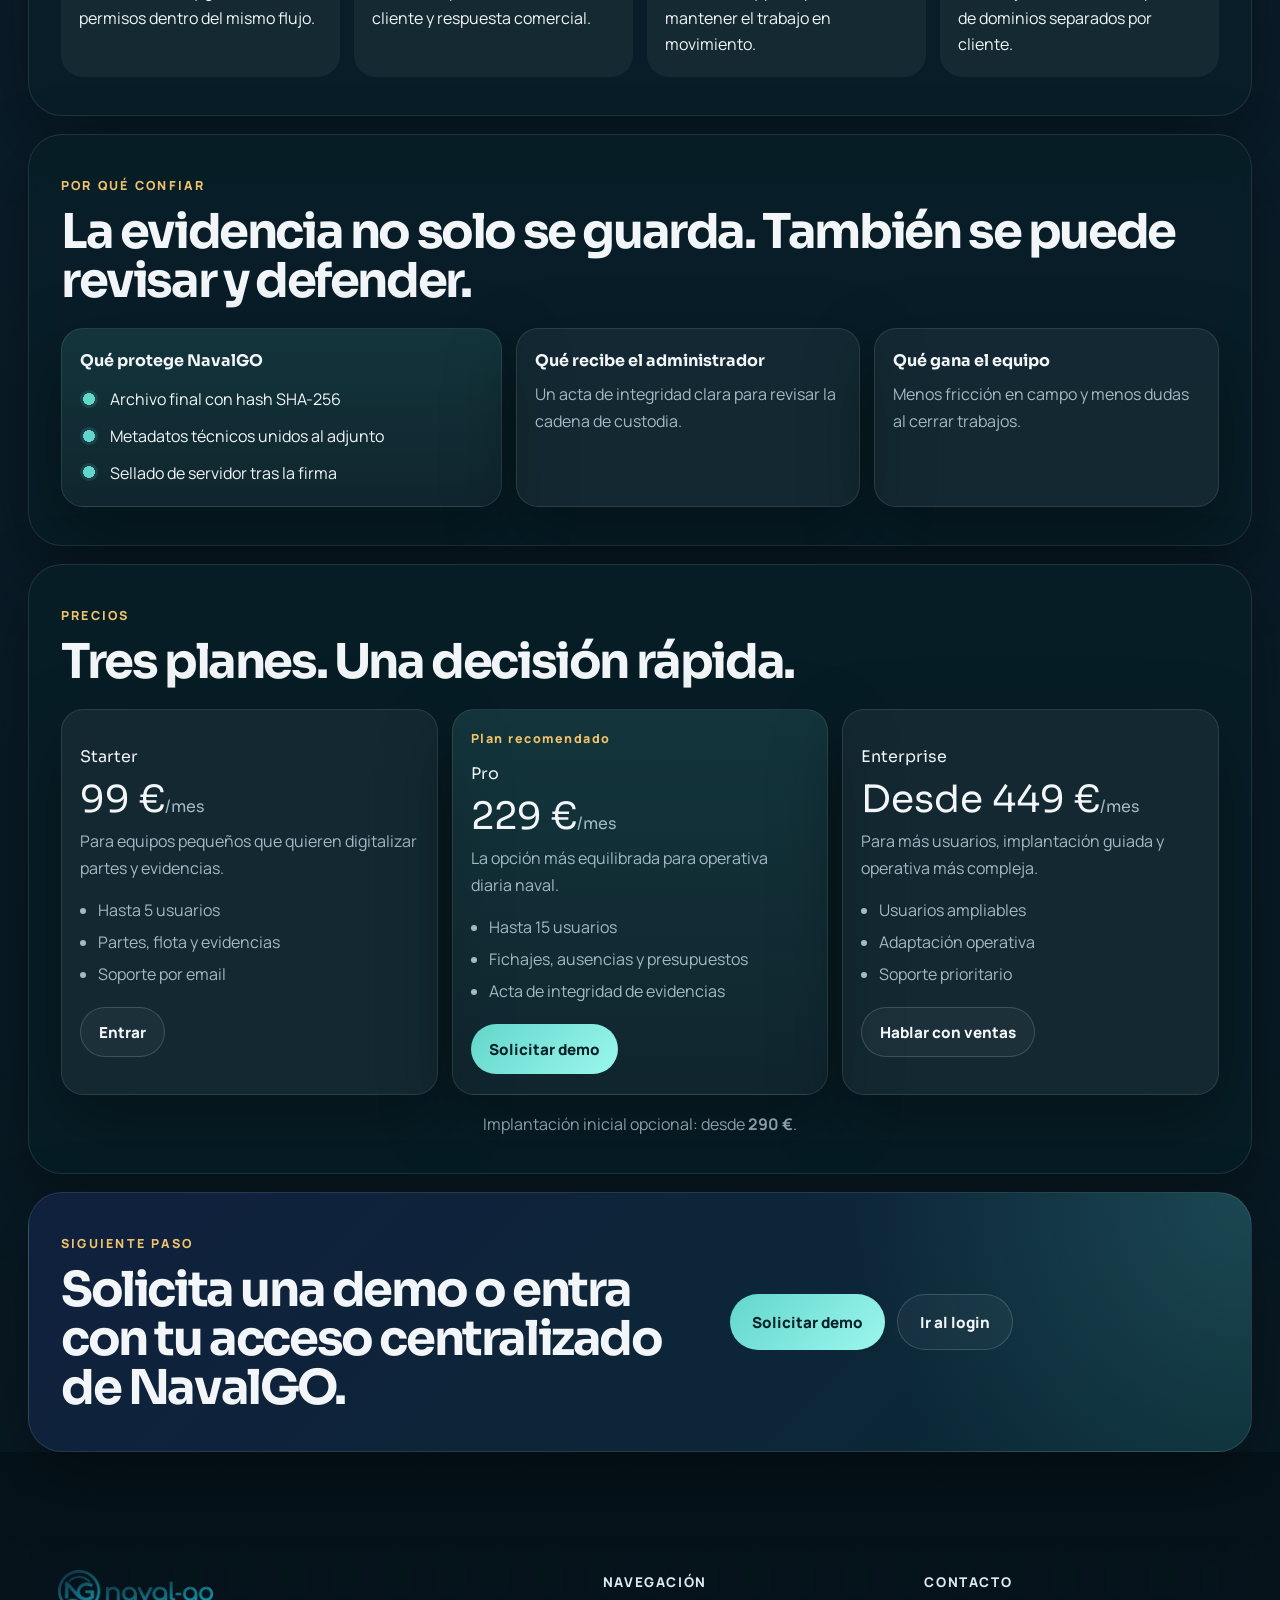
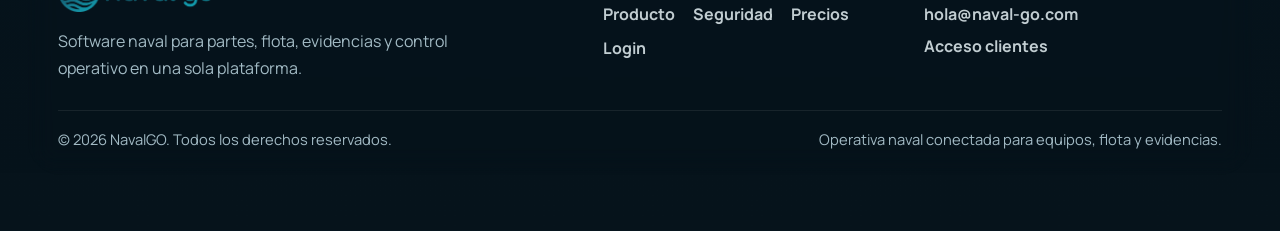
==== commit 4da2f90c: "Fix landing" ====
--- a/marketing_site/index.html
+++ b/marketing_site/index.html
@@ -392,15 +392,40 @@
     </main>
 
     <footer class="footer">
-      <div>
-        <strong>NavalGO</strong>
-        <p>Software naval para partes, flota, evidencias y control operativo.</p>
+      <div class="footer-top">
+        <div class="footer-brand">
+          <img
+            class="footer-logo"
+            src="assets/branding/logo_navalgo_horizontal.png"
+            alt="NavalGO"
+            width="183"
+            height="48"
+          >
+          <p>Software naval para partes, flota, evidencias y control operativo en una sola plataforma.</p>
+        </div>
+
+        <div class="footer-nav-group">
+          <span class="footer-title">Navegación</span>
+          <div class="footer-links">
+            <a href="#producto">Producto</a>
+            <a href="#seguridad">Seguridad</a>
+            <a href="#precios">Precios</a>
+            <a href="https://app.naval-go.com">Login</a>
+          </div>
+        </div>
+
+        <div class="footer-nav-group">
+          <span class="footer-title">Contacto</span>
+          <div class="footer-links footer-links-stack">
+            <a href="mailto:hola@naval-go.com">hola@naval-go.com</a>
+            <a href="https://app.naval-go.com">Acceso clientes</a>
+          </div>
+        </div>
       </div>
-      <div class="footer-links">
-        <a href="#producto">Producto</a>
-        <a href="#seguridad">Seguridad</a>
-        <a href="#precios">Precios</a>
-        <a href="https://app.naval-go.com">Login</a>
+
+      <div class="footer-bottom">
+        <span>© 2026 NavalGO. Todos los derechos reservados.</span>
+        <span>Operativa naval conectada para equipos, flota y evidencias.</span>
       </div>
     </footer>
   </div>
--- a/marketing_site/styles.css
+++ b/marketing_site/styles.css
@@ -24,15 +24,29 @@
 }
 
 body {
+  position: relative;
   margin: 0;
   min-width: 320px;
   overflow-x: hidden;
   font-family: "Manrope", sans-serif;
   color: var(--text);
   background:
-    radial-gradient(circle at top right, rgba(84, 135, 178, 0.22), transparent 32%),
-    radial-gradient(circle at top left, rgba(14, 88, 111, 0.18), transparent 26%),
-    linear-gradient(180deg, #071821 0%, #041118 58%, #030d13 100%);
+    radial-gradient(circle at top right, rgba(63, 95, 141, 0.18), transparent 30%),
+    radial-gradient(circle at top left, rgba(16, 62, 84, 0.14), transparent 24%),
+    linear-gradient(180deg, #0b1e2b 0%, #081823 52%, #06131b 100%);
+}
+
+body::before {
+  content: "";
+  position: fixed;
+  inset: 0;
+  pointer-events: none;
+  z-index: 0;
+  background:
+    radial-gradient(circle at 18% 14%, rgba(24, 73, 94, 0.14), transparent 30%),
+    radial-gradient(circle at 82% 10%, rgba(65, 82, 138, 0.14), transparent 26%),
+    radial-gradient(circle at 50% 32%, rgba(8, 27, 39, 0.38), transparent 54%);
+  opacity: 0.88;
 }
 
 a {
@@ -42,21 +56,75 @@
 
 .site-shell {
   position: relative;
-  width: min(1220px, calc(100% - 28px));
+  width: min(1420px, calc(100% - 36px));
   margin: 0 auto;
-  padding: 18px 0 44px;
-  overflow-x: clip;
-}
-
-.ambient-grid {
+  padding: 0 0 56px;
+  overflow: visible;
+  isolation: isolate;
+}
+
+.site-shell > main {
+  position: relative;
+  z-index: 1;
+  padding-top: 18px;
+  width: 100vw;
+  margin-left: calc(50% - 50vw);
+  padding-left: max(18px, calc((100vw - 1540px) / 2 + 18px));
+  padding-right: max(18px, calc((100vw - 1540px) / 2 + 18px));
+}
+
+.site-shell > main::before {
+  content: "";
   position: absolute;
   inset: 0;
+  background:
+    radial-gradient(circle at 50% 8%, rgba(70, 90, 150, 0.22), transparent 22%),
+    linear-gradient(180deg, #102535 0%, #0d2230 36%, #0a1d29 72%, #081922 100%);
+  z-index: -1;
   pointer-events: none;
+}
+
+.site-shell > main::after {
+  content: "";
+  position: absolute;
+  top: 0;
+  left: 0;
+  width: 100%;
+  height: 520px;
+  z-index: -1;
+  pointer-events: none;
+  background:
+    radial-gradient(circle at 18% 20%, rgba(99, 214, 203, 0.08), transparent 24%),
+    radial-gradient(circle at 82% 10%, rgba(106, 120, 208, 0.16), transparent 24%);
+  opacity: 0.88;
+  filter: blur(22px);
+}
+
+.site-shell::before {
+  content: "";
+  position: absolute;
+  inset: 88px -8vw 18px;
+  z-index: 0;
+  pointer-events: none;
+  border-radius: 72px;
+  background:
+    radial-gradient(circle at 18% 8%, rgba(33, 84, 105, 0.18), transparent 24%),
+    radial-gradient(circle at 84% 10%, rgba(82, 96, 164, 0.16), transparent 22%),
+    linear-gradient(180deg, rgba(12, 31, 43, 0.76) 0%, rgba(8, 22, 31, 0.42) 40%, rgba(3, 12, 18, 0) 100%);
+  filter: blur(32px);
+  opacity: 0.9;
+}
+
+.ambient-grid {
+  position: fixed;
+  inset: 0;
+  pointer-events: none;
+  z-index: 0;
   background-image:
     linear-gradient(rgba(255, 255, 255, 0.03) 1px, transparent 1px),
     linear-gradient(90deg, rgba(255, 255, 255, 0.03) 1px, transparent 1px);
   background-size: 46px 46px;
-  opacity: 0.5;
+  opacity: 0.32;
   mask-image: linear-gradient(180deg, rgba(0, 0, 0, 0.72), transparent 92%);
 }
 
@@ -81,9 +149,15 @@
   justify-content: space-between;
   gap: 14px;
   flex-wrap: wrap;
-  padding: 14px 16px;
-  border-radius: 24px;
-  background: rgba(7, 22, 30, 0.76);
+  min-height: 108px;
+  width: 100vw;
+  margin-left: calc(50% - 50vw);
+  padding: 20px max(22px, calc((100vw - 1540px) / 2 + 24px));
+  border-radius: 0 0 28px 28px;
+  border-left: none;
+  border-right: none;
+  border-top: none;
+  background: rgba(7, 22, 30, 0.92);
   backdrop-filter: blur(16px);
 }
 
@@ -103,26 +177,30 @@
 .brand-logo {
   display: block;
   width: auto;
-  max-width: min(42vw, 183px);
-  height: 34px;
+  max-width: min(42vw, 200px);
+  height: 40px;
   object-fit: contain;
 }
 
 .brand-subtitle {
-  margin-top: 4px;
+  margin-top: 6px;
   color: var(--muted);
-  font-size: 0.82rem;
+  font-size: 0.92rem;
 }
 
 .main-nav {
   display: none;
-  gap: 20px;
+  gap: 28px;
 }
 
 .main-nav a,
 .footer-links a {
   color: var(--muted);
   font-weight: 700;
+}
+
+.main-nav a {
+  font-size: 1.08rem;
 }
 
 .topbar-actions,
@@ -173,7 +251,8 @@
 }
 
 .topbar-login {
-  min-width: 112px;
+  min-width: 128px;
+  min-height: 54px;
 }
 
 .hero-card,
@@ -187,12 +266,27 @@
 }
 
 .hero-card {
+  position: relative;
+  isolation: isolate;
   overflow: hidden;
   padding: 26px 18px 22px;
   background:
     radial-gradient(circle at 78% 20%, rgba(109, 117, 204, 0.24), transparent 24%),
     radial-gradient(circle at 20% 20%, rgba(99, 214, 203, 0.12), transparent 26%),
     linear-gradient(135deg, #11172f 0%, #1d2f4f 42%, #081921 100%);
+}
+
+.hero-card::before {
+  content: "";
+  position: absolute;
+  inset: -22% -10% auto;
+  height: 68%;
+  z-index: -1;
+  pointer-events: none;
+  background:
+    radial-gradient(circle at 18% 28%, rgba(99, 214, 203, 0.14), transparent 30%),
+    radial-gradient(circle at 82% 18%, rgba(113, 118, 210, 0.18), transparent 26%);
+  filter: blur(34px);
 }
 
 .eyebrow {
@@ -273,6 +367,7 @@
 }
 
 .hero-tag-row span {
+  flex: 0 0 auto;
   min-height: 38px;
   padding: 0 14px;
   border-radius: 999px;
@@ -280,6 +375,7 @@
   align-items: center;
   color: #edf6f8;
   font-weight: 700;
+  white-space: nowrap;
   background: rgba(255, 255, 255, 0.08);
 }
 
@@ -716,25 +812,97 @@
 
 .footer {
   display: grid;
-  gap: 16px;
-  padding: 22px 18px 28px;
+  gap: 24px;
+  margin-top: 64px;
+  padding: 28px 22px 24px;
+  border: none;
+  box-shadow: none;
+  background: transparent;
 }
 
 .footer p {
-  margin: 8px 0 0;
-  line-height: 1.65;
+  margin: 0;
+  line-height: 1.7;
+}
+
+.footer-top {
+  display: grid;
+  gap: 24px;
+}
+
+.footer-brand {
+  max-width: 420px;
+}
+
+.footer-logo {
+  display: block;
+  width: auto;
+  height: 38px;
+  object-fit: contain;
+}
+
+.footer-brand p {
+  margin-top: 16px;
+  color: var(--muted);
+}
+
+.footer-title {
+  display: inline-block;
+  margin-bottom: 12px;
+  color: #dbe8ed;
+  font-size: 0.84rem;
+  font-weight: 800;
+  letter-spacing: 0.12em;
+  text-transform: uppercase;
+}
+
+.footer-nav-group {
+  min-width: 0;
 }
 
 .footer-links {
   display: flex;
   flex-wrap: wrap;
-  gap: 12px 16px;
+  gap: 12px 18px;
+}
+
+.footer-links a {
+  color: #dce7eb;
+  font-weight: 700;
+  opacity: 0.88;
+  transition: opacity 180ms ease, transform 180ms ease;
+}
+
+.footer-links a:hover,
+.footer-links a:focus-visible {
+  opacity: 1;
+  transform: translateY(-1px);
+}
+
+.footer-links-stack {
+  display: grid;
+  gap: 10px;
+}
+
+.footer-bottom {
+  display: flex;
+  flex-wrap: wrap;
+  justify-content: space-between;
+  gap: 10px 18px;
+  padding-top: 18px;
+  border-top: 1px solid rgba(255, 255, 255, 0.08);
+  color: var(--muted);
+  font-size: 0.92rem;
 }
 
 @media (min-width: 720px) {
   .site-shell {
-    width: min(1240px, calc(100% - 40px));
-    padding-top: 22px;
+    width: min(1480px, calc(100% - 48px));
+  }
+
+  .site-shell > main {
+    padding-left: max(24px, calc((100vw - 1540px) / 2 + 24px));
+    padding-right: max(24px, calc((100vw - 1540px) / 2 + 24px));
   }
 
   .hero-actions,
@@ -761,45 +929,181 @@
     grid-column: span 2;
   }
 
-  .footer,
   .cta-band {
     grid-template-columns: 1.2fr 0.9fr;
     align-items: center;
   }
-}
-
-@media (min-width: 980px) {
+
+  .footer-top {
+    grid-template-columns: minmax(0, 1.4fr) minmax(180px, 0.8fr) minmax(180px, 0.8fr);
+    align-items: start;
+  }
+}
+
+@media (min-width: 720px) and (max-width: 979px) {
+  .topbar {
+    min-height: 96px;
+    padding-inline: max(18px, calc((100vw - 960px) / 2 + 20px));
+  }
+
+  .hero-card {
+    padding: 30px 24px 24px;
+  }
+
+  .hero-card h1 {
+    max-width: 11ch;
+    font-size: clamp(3rem, 6vw, 4.4rem);
+  }
+
+  .hero-text {
+    max-width: 44ch;
+    font-size: 1rem;
+  }
+
+  .hero-list li {
+    font-size: 1rem;
+  }
+
+  .hero-tag-row {
+    gap: 12px;
+  }
+}
+
+@media (min-width: 820px) and (max-width: 979px) {
   .main-nav {
     display: inline-flex;
   }
 
   .hero-card {
     display: grid;
-    grid-template-columns: minmax(0, 1fr) minmax(420px, 540px);
-    gap: 34px;
+    grid-template-columns: minmax(0, 1fr) minmax(290px, 360px);
+    gap: 28px;
     align-items: center;
-    padding: 34px 28px 28px;
   }
 
   .hero-visual {
-    min-height: 590px;
+    min-height: 520px;
     margin-top: 0;
   }
 
+  .hero-glow {
+    inset: auto 0 18% 6%;
+    height: 250px;
+  }
+
   .device-shell {
-    width: 292px;
+    width: min(31vw, 280px);
   }
 
   .device-card-main {
-    left: 20px;
+    left: 0;
+    top: 0;
   }
 
   .device-card-side {
-    right: 8px;
-  }
-
-  .mini-strip {
-    grid-template-columns: repeat(4, minmax(0, 1fr));
+    right: 0;
+    top: 86px;
+  }
+}
+
+@media (min-width: 980px) {
+  .site-shell {
+    width: min(1540px, calc(100% - 56px));
+  }
+
+  .site-shell > main {
+    padding-left: max(28px, calc((100vw - 1540px) / 2 + 28px));
+    padding-right: max(28px, calc((100vw - 1540px) / 2 + 28px));
+  }
+
+  .site-shell > main::before {
+    background:
+      radial-gradient(circle at 50% 10%, rgba(70, 92, 154, 0.24), transparent 24%),
+      linear-gradient(180deg, #102536 0%, #0d2231 32%, #0a1d2a 70%, #081922 100%);
+  }
+
+  .site-shell > main::after {
+    height: 620px;
+    background:
+      radial-gradient(circle at 16% 18%, rgba(99, 214, 203, 0.1), transparent 26%),
+      radial-gradient(circle at 84% 10%, rgba(109, 117, 204, 0.18), transparent 24%);
+    filter: blur(26px);
+  }
+
+  .main-nav {
+    display: inline-flex;
+  }
+
+  .topbar {
+    min-height: 116px;
+    padding: 22px max(28px, calc((100vw - 1540px) / 2 + 28px));
+  }
+
+  .hero-card {
+    display: grid;
+    grid-template-columns: minmax(0, 1.08fr) minmax(560px, 760px);
+    gap: 54px;
+    align-items: center;
+    min-height: 720px;
+    padding: 48px 42px 36px;
+  }
+
+  .hero-copy {
+    max-width: 720px;
+  }
+
+  .hero-card h1 {
+    max-width: 11ch;
+    font-size: clamp(4rem, 5.8vw, 6.6rem);
+  }
+
+  .hero-text {
+    max-width: 46ch;
+    margin-top: 22px;
+    font-size: 1.12rem;
+  }
+
+  .hero-list {
+    gap: 16px;
+    margin-top: 30px;
+  }
+
+  .hero-list li {
+    font-size: 1.06rem;
+  }
+
+  .hero-actions {
+    margin-top: 30px;
+    gap: 14px;
+  }
+
+  .hero-tag-row {
+    margin-top: 22px;
+  }
+
+  .hero-visual {
+    min-height: 680px;
+    margin-top: 0;
+  }
+
+  .hero-glow {
+    inset: auto 2% 20% 8%;
+    height: 320px;
+    filter: blur(28px);
+  }
+
+  .device-shell {
+    width: 340px;
+  }
+
+  .device-card-main {
+    left: 36px;
+    top: 8px;
+  }
+
+  .device-card-side {
+    right: 12px;
+    top: 110px;
   }
 
   .roles-grid {
@@ -827,7 +1131,138 @@
   .section-block,
   .cta-band,
   .footer {
-    padding: 34px 28px;
+    padding: 38px 32px;
+  }
+
+  .mini-strip {
+    grid-template-columns: repeat(4, minmax(0, 1fr));
+    margin-top: 16px;
+  }
+
+  .mini-strip article {
+    padding: 22px 18px;
+  }
+
+  .footer {
+    gap: 28px;
+    margin-top: 84px;
+    padding: 34px 30px 26px;
+  }
+
+  .footer-logo {
+    height: 42px;
+  }
+}
+
+@media (min-width: 980px) and (max-width: 1180px) {
+  .hero-card {
+    grid-template-columns: minmax(0, 1fr);
+    gap: 30px;
+    min-height: auto;
+    padding: 36px 28px 30px;
+  }
+
+  .hero-copy {
+    max-width: 100%;
+  }
+
+  .hero-card h1 {
+    max-width: 9.5ch;
+    font-size: clamp(3.4rem, 7vw, 5rem);
+  }
+
+  .hero-text {
+    max-width: 40ch;
+    font-size: 1.04rem;
+  }
+
+  .hero-list {
+    max-width: 44ch;
+    gap: 14px;
+    margin-top: 24px;
+  }
+
+  .hero-list li {
+    font-size: 1rem;
+  }
+
+  .hero-actions {
+    margin-top: 24px;
+  }
+
+  .hero-tag-row {
+    margin-top: 18px;
+  }
+
+  .hero-visual {
+    min-height: 520px;
+    margin-top: 8px;
+  }
+
+  .hero-glow {
+    inset: auto 8% 16% 10%;
+    height: 260px;
+    filter: blur(24px);
+  }
+
+  .device-shell {
+    width: 300px;
+  }
+
+  .device-card-main {
+    left: 12%;
+    top: 0;
+  }
+
+  .device-card-side {
+    right: 8%;
+    top: 72px;
+  }
+
+  .mini-strip {
+    grid-template-columns: repeat(2, minmax(0, 1fr));
+  }
+
+  .roles-grid,
+  .modules-grid {
+    grid-template-columns: repeat(2, minmax(0, 1fr));
+  }
+
+  .pricing-grid {
+    grid-template-columns: repeat(2, minmax(0, 1fr));
+  }
+
+  .price-card:last-child {
+    grid-column: span 2;
+  }
+}
+
+@media (min-width: 1280px) {
+  .site-shell > main::after {
+    height: 680px;
+  }
+
+  .hero-card {
+    grid-template-columns: minmax(0, 1.12fr) minmax(620px, 820px);
+    gap: 64px;
+    padding-inline: 48px;
+  }
+
+  .hero-visual {
+    min-height: 720px;
+  }
+
+  .device-shell {
+    width: 364px;
+  }
+
+  .device-card-main {
+    left: 54px;
+  }
+
+  .device-card-side {
+    right: 22px;
+    top: 126px;
   }
 }
 
@@ -837,7 +1272,14 @@
     padding: 10px 10px 40px;
   }
 
-  .topbar,
+  .site-shell > main {
+    width: 100vw;
+    margin-left: calc(50% - 50vw);
+    padding-top: 12px;
+    padding-left: 10px;
+    padding-right: 10px;
+  }
+
   .hero-card,
   .section-block,
   .cta-band,
@@ -860,12 +1302,16 @@
   }
 
   .topbar {
+    width: 100vw;
+    margin-left: calc(50% - 50vw);
     display: flex;
     align-items: center;
     justify-content: space-between;
     flex-wrap: nowrap;
     gap: 10px;
-    padding: 12px;
+    min-height: 76px;
+    padding: 12px 14px;
+    border-radius: 0 0 20px 20px;
   }
 
   .brand {
@@ -875,7 +1321,7 @@
 
   .brand-logo {
     max-width: min(44vw, 156px);
-    height: 28px;
+    height: 30px;
   }
 
   .topbar-actions {
@@ -1076,6 +1522,24 @@
   .footer {
     padding: 20px 12px;
     border-radius: 24px;
+  }
+
+  .footer {
+    margin-top: 48px;
+  }
+
+  .footer-top {
+    gap: 22px;
+  }
+
+  .footer-logo {
+    height: 34px;
+  }
+
+  .footer-bottom {
+    flex-direction: column;
+    gap: 8px;
+    font-size: 0.86rem;
   }
 
   .mock-task-card li,
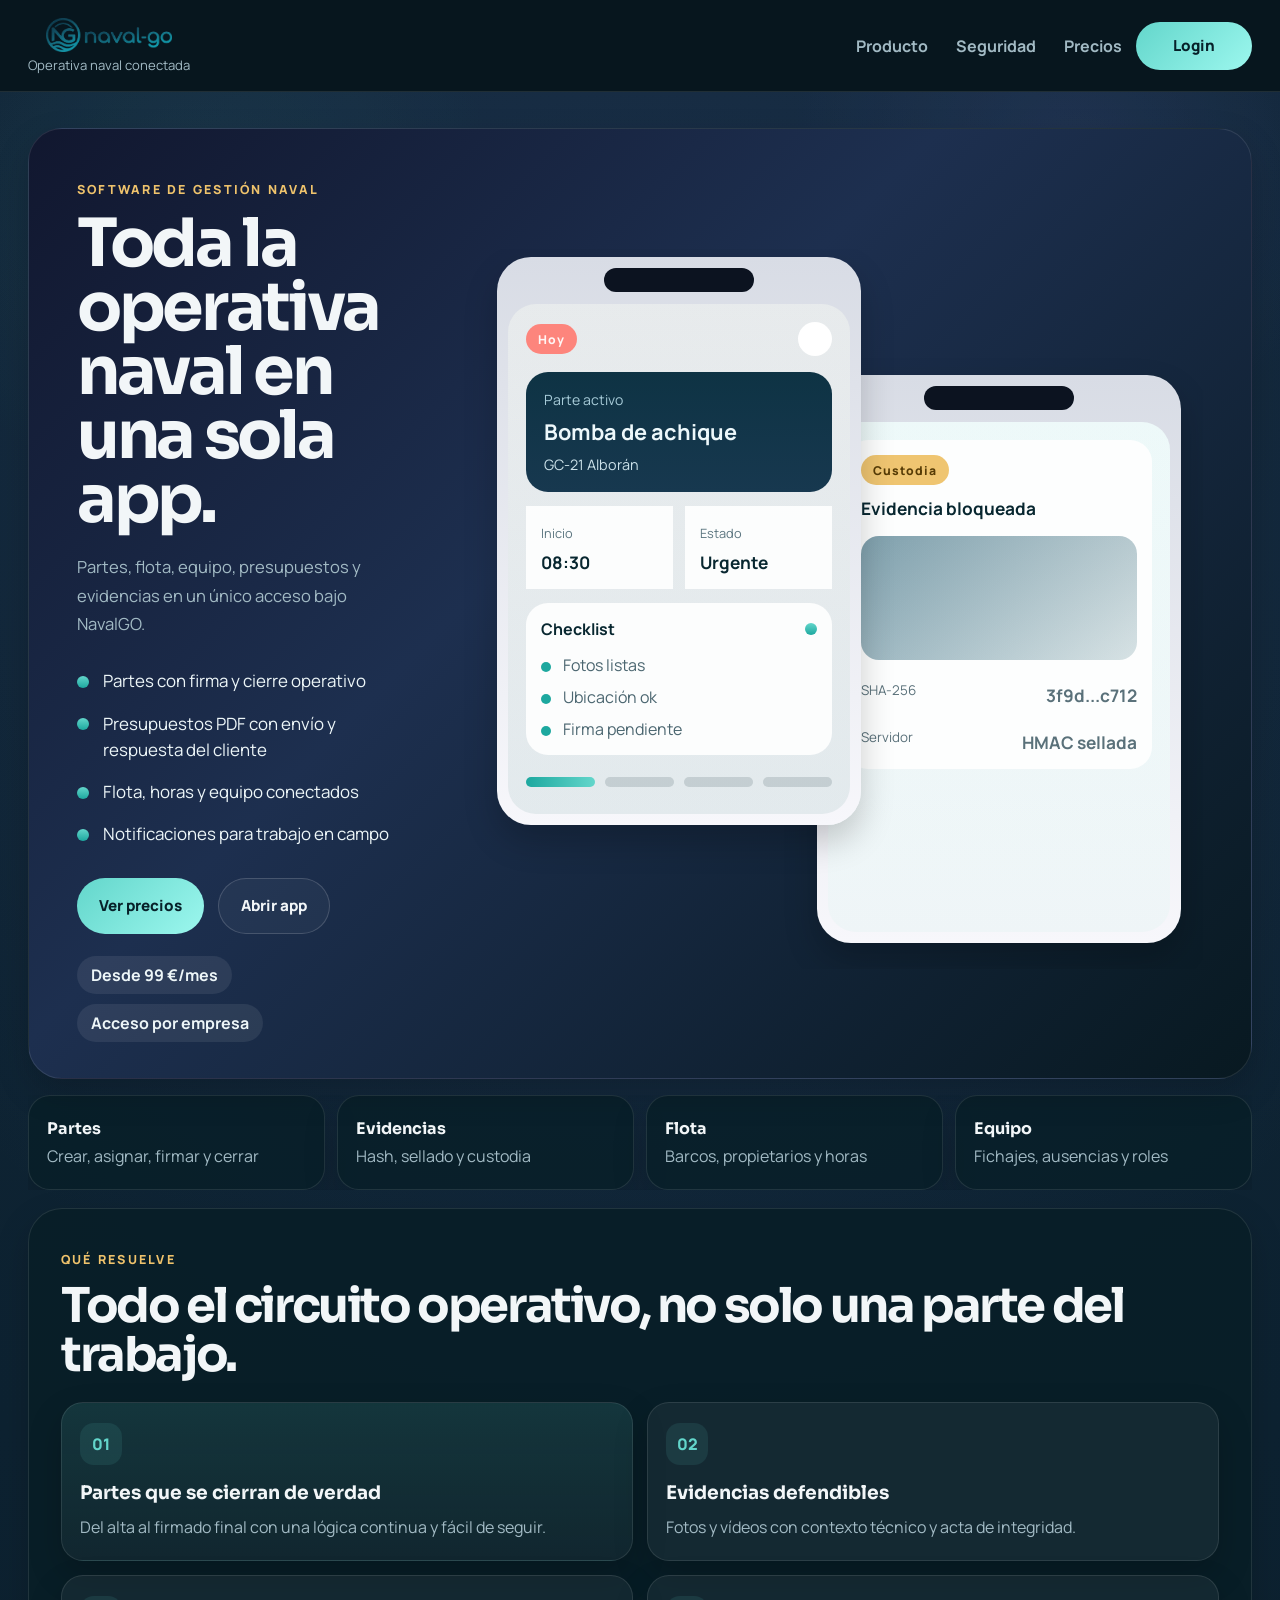
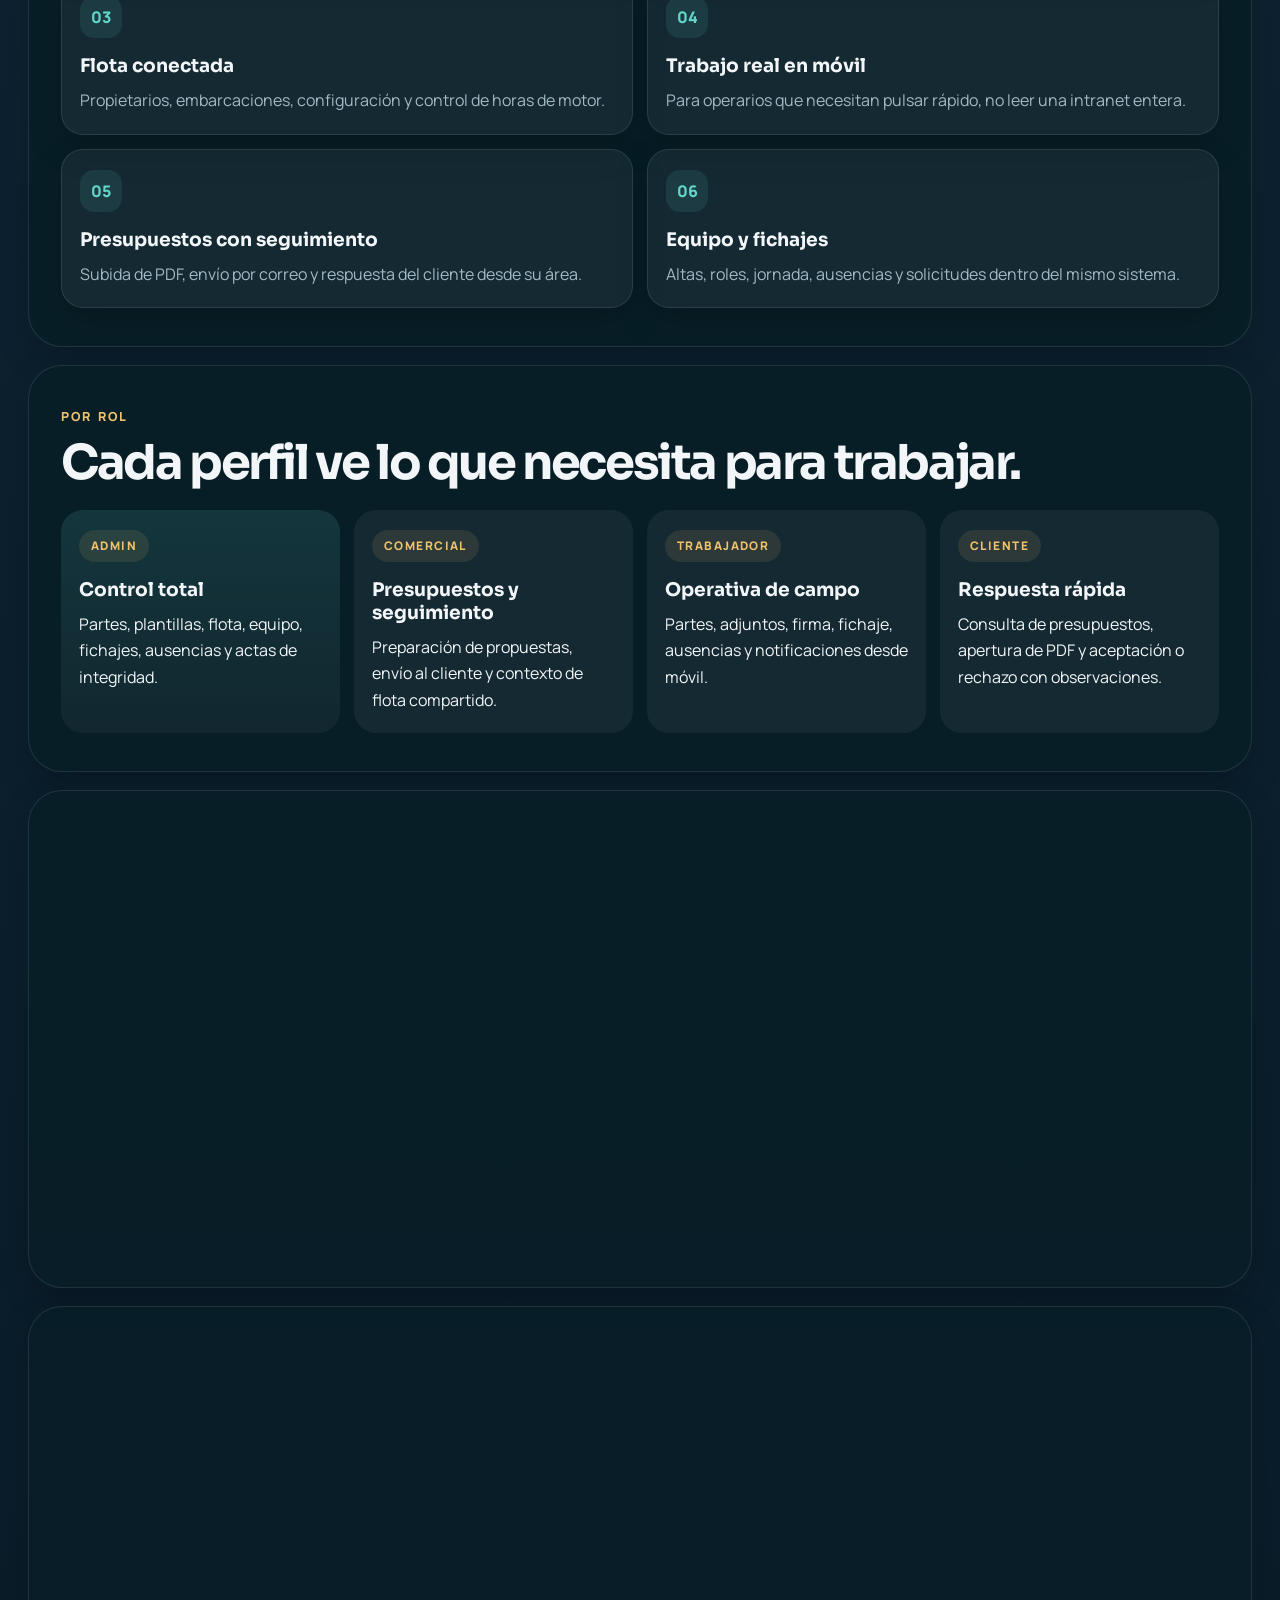
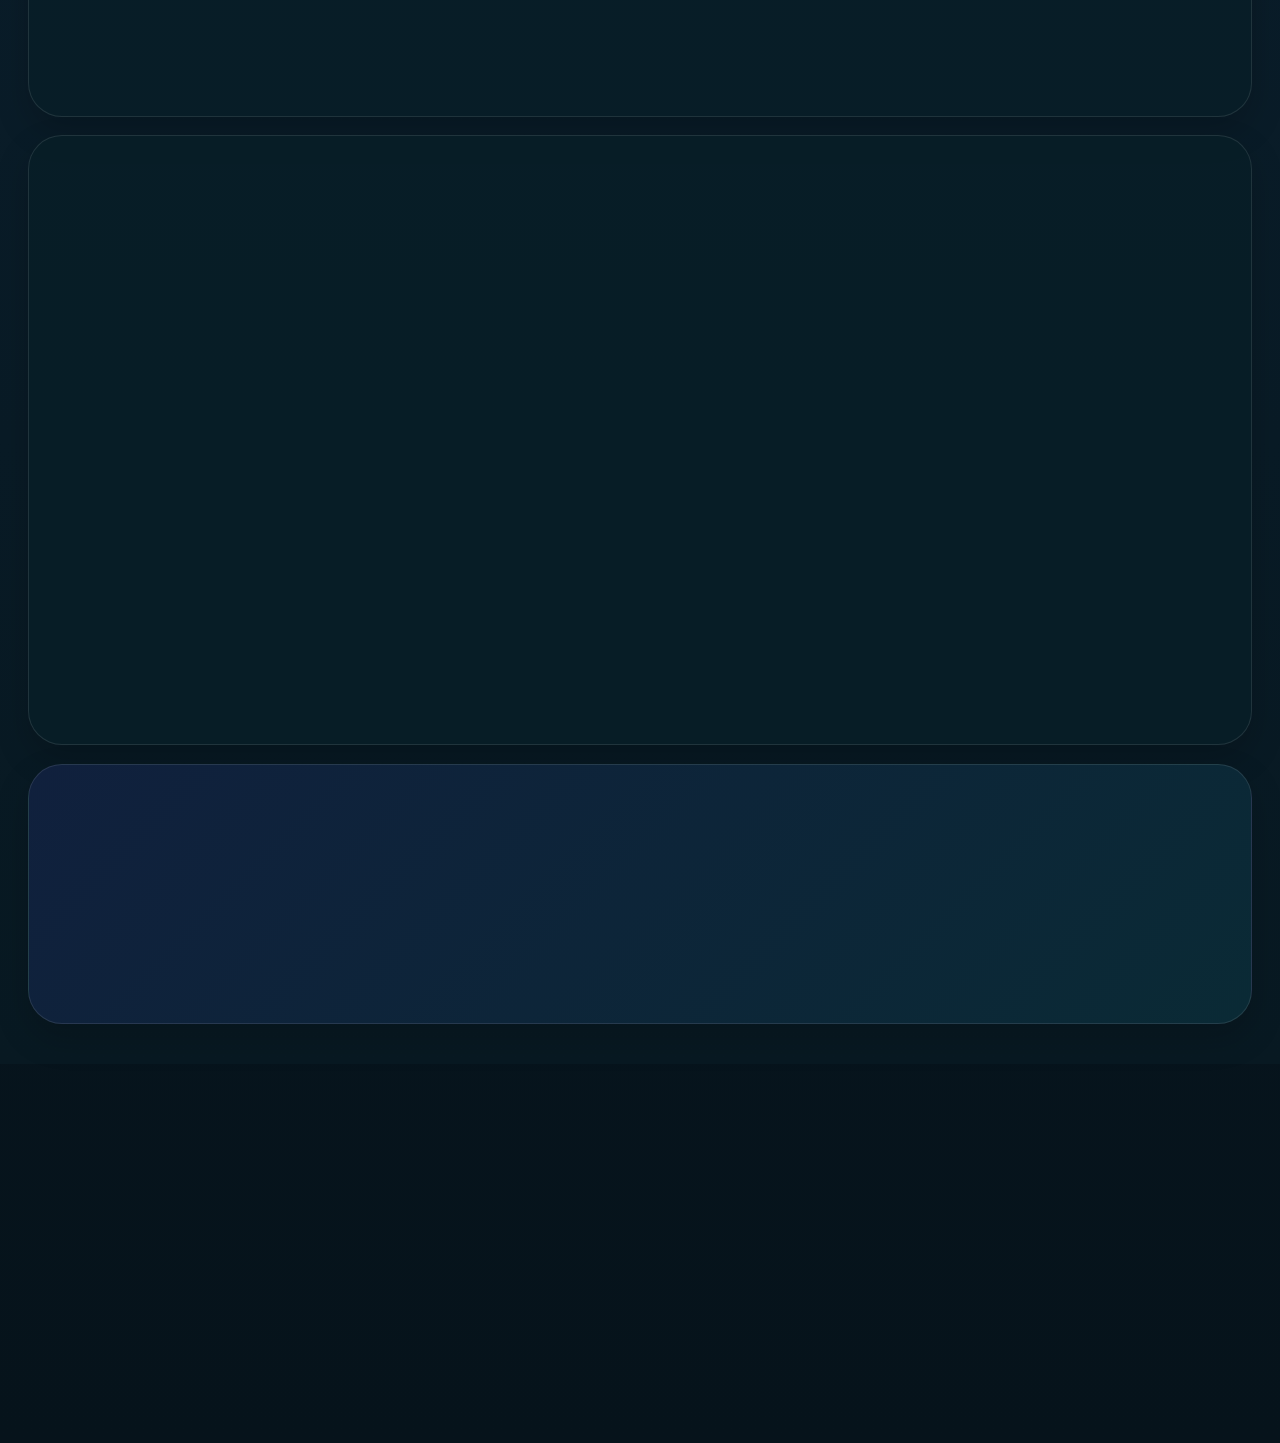
==== commit 7520d774: "Optimización landing" ====
--- a/marketing_site/index.html
+++ b/marketing_site/index.html
@@ -50,8 +50,6 @@
 </head>
 <body>
   <div class="site-shell">
-    <div class="ambient-grid" aria-hidden="true"></div>
-
     <header class="topbar">
       <a class="brand" href="#inicio" aria-label="NavalGO inicio">
         <span class="brand-lockup">
--- a/marketing_site/styles.css
+++ b/marketing_site/styles.css
@@ -1,5 +1,7 @@
 :root {
   --bg: #05141b;
+  --content-max: 1310px;
+  --content-gutter: 18px;
   --panel: rgba(8, 30, 39, 0.9);
   --panel-soft: rgba(255, 255, 255, 0.05);
   --line: rgba(255, 255, 255, 0.1);
@@ -9,7 +11,7 @@
   --accent-strong: #1da89f;
   --gold: #efc36c;
   --coral: #ff7d73;
-  --shadow: 0 26px 70px rgba(0, 0, 0, 0.34);
+  --shadow: 0 14px 34px rgba(0, 0, 0, 0.18);
   --radius-xl: 34px;
   --radius-lg: 26px;
   --radius-md: 18px;
@@ -21,6 +23,7 @@
 
 html {
   scroll-behavior: smooth;
+  background-color: #081922;
 }
 
 body {
@@ -30,23 +33,9 @@
   overflow-x: hidden;
   font-family: "Manrope", sans-serif;
   color: var(--text);
+  background-color: #081922;
   background:
-    radial-gradient(circle at top right, rgba(63, 95, 141, 0.18), transparent 30%),
-    radial-gradient(circle at top left, rgba(16, 62, 84, 0.14), transparent 24%),
     linear-gradient(180deg, #0b1e2b 0%, #081823 52%, #06131b 100%);
-}
-
-body::before {
-  content: "";
-  position: fixed;
-  inset: 0;
-  pointer-events: none;
-  z-index: 0;
-  background:
-    radial-gradient(circle at 18% 14%, rgba(24, 73, 94, 0.14), transparent 30%),
-    radial-gradient(circle at 82% 10%, rgba(65, 82, 138, 0.14), transparent 26%),
-    radial-gradient(circle at 50% 32%, rgba(8, 27, 39, 0.38), transparent 54%);
-  opacity: 0.88;
 }
 
 a {
@@ -56,7 +45,7 @@
 
 .site-shell {
   position: relative;
-  width: min(1420px, calc(100% - 36px));
+  width: 100%;
   margin: 0 auto;
   padding: 0 0 56px;
   overflow: visible;
@@ -67,10 +56,15 @@
   position: relative;
   z-index: 1;
   padding-top: 18px;
+  padding-bottom: 18px;
   width: 100vw;
   margin-left: calc(50% - 50vw);
-  padding-left: max(18px, calc((100vw - 1540px) / 2 + 18px));
-  padding-right: max(18px, calc((100vw - 1540px) / 2 + 18px));
+}
+
+.site-shell > main > * {
+  width: min(var(--content-max), calc(100vw - (var(--content-gutter) * 2)));
+  margin-left: auto;
+  margin-right: auto;
 }
 
 .site-shell > main::before {
@@ -78,7 +72,6 @@
   position: absolute;
   inset: 0;
   background:
-    radial-gradient(circle at 50% 8%, rgba(70, 90, 150, 0.22), transparent 22%),
     linear-gradient(180deg, #102535 0%, #0d2230 36%, #0a1d29 72%, #081922 100%);
   z-index: -1;
   pointer-events: none;
@@ -90,42 +83,12 @@
   top: 0;
   left: 0;
   width: 100%;
-  height: 520px;
+  height: 360px;
   z-index: -1;
   pointer-events: none;
   background:
-    radial-gradient(circle at 18% 20%, rgba(99, 214, 203, 0.08), transparent 24%),
-    radial-gradient(circle at 82% 10%, rgba(106, 120, 208, 0.16), transparent 24%);
-  opacity: 0.88;
-  filter: blur(22px);
-}
-
-.site-shell::before {
-  content: "";
-  position: absolute;
-  inset: 88px -8vw 18px;
-  z-index: 0;
-  pointer-events: none;
-  border-radius: 72px;
-  background:
-    radial-gradient(circle at 18% 8%, rgba(33, 84, 105, 0.18), transparent 24%),
-    radial-gradient(circle at 84% 10%, rgba(82, 96, 164, 0.16), transparent 22%),
-    linear-gradient(180deg, rgba(12, 31, 43, 0.76) 0%, rgba(8, 22, 31, 0.42) 40%, rgba(3, 12, 18, 0) 100%);
-  filter: blur(32px);
-  opacity: 0.9;
-}
-
-.ambient-grid {
-  position: fixed;
-  inset: 0;
-  pointer-events: none;
-  z-index: 0;
-  background-image:
-    linear-gradient(rgba(255, 255, 255, 0.03) 1px, transparent 1px),
-    linear-gradient(90deg, rgba(255, 255, 255, 0.03) 1px, transparent 1px);
-  background-size: 46px 46px;
-  opacity: 0.32;
-  mask-image: linear-gradient(180deg, rgba(0, 0, 0, 0.72), transparent 92%);
+    radial-gradient(circle at 76% 8%, rgba(106, 120, 208, 0.12), transparent 24%);
+  opacity: 0.72;
 }
 
 .topbar,
@@ -149,16 +112,15 @@
   justify-content: space-between;
   gap: 14px;
   flex-wrap: wrap;
-  min-height: 108px;
+  min-height: 88px;
   width: 100vw;
   margin-left: calc(50% - 50vw);
-  padding: 20px max(22px, calc((100vw - 1540px) / 2 + 24px));
-  border-radius: 0 0 28px 28px;
+  padding: 14px max(var(--content-gutter), calc((100vw - var(--content-max)) / 2 + var(--content-gutter)));
+  border-radius: 0;
   border-left: none;
   border-right: none;
   border-top: none;
   background: rgba(7, 22, 30, 0.92);
-  backdrop-filter: blur(16px);
 }
 
 .brand {
@@ -178,14 +140,14 @@
   display: block;
   width: auto;
   max-width: min(42vw, 200px);
-  height: 40px;
+  height: 34px;
   object-fit: contain;
 }
 
 .brand-subtitle {
-  margin-top: 6px;
+  margin-top: 4px;
   color: var(--muted);
-  font-size: 0.92rem;
+  font-size: 0.82rem;
 }
 
 .main-nav {
@@ -200,7 +162,7 @@
 }
 
 .main-nav a {
-  font-size: 1.08rem;
+  font-size: 1rem;
 }
 
 .topbar-actions,
@@ -251,8 +213,8 @@
 }
 
 .topbar-login {
-  min-width: 128px;
-  min-height: 54px;
+  min-width: 116px;
+  min-height: 48px;
 }
 
 .hero-card,
@@ -262,7 +224,6 @@
   margin-top: 18px;
   border-radius: var(--radius-xl);
   background: var(--panel);
-  backdrop-filter: blur(14px);
 }
 
 .hero-card {
@@ -271,22 +232,7 @@
   overflow: hidden;
   padding: 26px 18px 22px;
   background:
-    radial-gradient(circle at 78% 20%, rgba(109, 117, 204, 0.24), transparent 24%),
-    radial-gradient(circle at 20% 20%, rgba(99, 214, 203, 0.12), transparent 26%),
     linear-gradient(135deg, #11172f 0%, #1d2f4f 42%, #081921 100%);
-}
-
-.hero-card::before {
-  content: "";
-  position: absolute;
-  inset: -22% -10% auto;
-  height: 68%;
-  z-index: -1;
-  pointer-events: none;
-  background:
-    radial-gradient(circle at 18% 28%, rgba(99, 214, 203, 0.14), transparent 30%),
-    radial-gradient(circle at 82% 18%, rgba(113, 118, 210, 0.18), transparent 26%);
-  filter: blur(34px);
 }
 
 .eyebrow {
@@ -351,7 +297,6 @@
   height: 12px;
   border-radius: 999px;
   background: linear-gradient(180deg, var(--accent), var(--accent-strong));
-  box-shadow: 0 0 0 6px rgba(99, 214, 203, 0.12);
 }
 
 .hero-actions {
@@ -392,7 +337,7 @@
   height: 250px;
   border-radius: 50%;
   background: radial-gradient(circle, rgba(99, 214, 203, 0.28), transparent 68%);
-  filter: blur(18px);
+  opacity: 0.84;
 }
 
 .device-card {
@@ -416,7 +361,7 @@
   padding: 11px;
   border-radius: 34px;
   background: linear-gradient(180deg, #d8dce5 0%, #f7f7fb 100%);
-  box-shadow: 0 30px 80px rgba(0, 0, 0, 0.38);
+  box-shadow: 0 16px 34px rgba(0, 0, 0, 0.2);
 }
 
 .device-notch {
@@ -791,7 +736,6 @@
   gap: 18px;
   padding: 26px 18px;
   background:
-    radial-gradient(circle at right top, rgba(99, 214, 203, 0.18), transparent 32%),
     linear-gradient(135deg, #10203d 0%, #0a2a35 100%);
 }
 
@@ -895,20 +839,27 @@
   font-size: 0.92rem;
 }
 
+.mini-strip,
+.section-block,
+.cta-band,
+.footer {
+  content-visibility: auto;
+  contain-intrinsic-size: 700px;
+}
+
 @media (min-width: 720px) {
-  .site-shell {
-    width: min(1480px, calc(100% - 48px));
-  }
-
-  .site-shell > main {
-    padding-left: max(24px, calc((100vw - 1540px) / 2 + 24px));
-    padding-right: max(24px, calc((100vw - 1540px) / 2 + 24px));
+  :root {
+    --content-gutter: 24px;
   }
 
   .hero-actions,
   .cta-actions {
     flex-direction: row;
     flex-wrap: wrap;
+  }
+
+  .site-shell > main {
+    padding-bottom: 28px;
   }
 
   .mini-strip,
@@ -942,7 +893,7 @@
 
 @media (min-width: 720px) and (max-width: 979px) {
   .topbar {
-    min-height: 96px;
+    min-height: 84px;
     padding-inline: max(18px, calc((100vw - 960px) / 2 + 20px));
   }
 
@@ -1007,13 +958,8 @@
 }
 
 @media (min-width: 980px) {
-  .site-shell {
-    width: min(1540px, calc(100% - 56px));
-  }
-
-  .site-shell > main {
-    padding-left: max(28px, calc((100vw - 1540px) / 2 + 28px));
-    padding-right: max(28px, calc((100vw - 1540px) / 2 + 28px));
+  :root {
+    --content-gutter: 28px;
   }
 
   .site-shell > main::before {
@@ -1027,7 +973,6 @@
     background:
       radial-gradient(circle at 16% 18%, rgba(99, 214, 203, 0.1), transparent 26%),
       radial-gradient(circle at 84% 10%, rgba(109, 117, 204, 0.18), transparent 24%);
-    filter: blur(26px);
   }
 
   .main-nav {
@@ -1035,14 +980,18 @@
   }
 
   .topbar {
-    min-height: 116px;
-    padding: 22px max(28px, calc((100vw - 1540px) / 2 + 28px));
+    min-height: 92px;
+    padding: 16px max(var(--content-gutter), calc((100vw - var(--content-max)) / 2 + var(--content-gutter)));
+  }
+
+  .site-shell > main {
+    padding-bottom: 40px;
   }
 
   .hero-card {
     display: grid;
-    grid-template-columns: minmax(0, 1.08fr) minmax(560px, 760px);
-    gap: 54px;
+    grid-template-columns: minmax(0, 1.02fr) minmax(520px, 700px);
+    gap: 46px;
     align-items: center;
     min-height: 720px;
     padding: 48px 42px 36px;
@@ -1054,13 +1003,13 @@
 
   .hero-card h1 {
     max-width: 11ch;
-    font-size: clamp(4rem, 5.8vw, 6.6rem);
+    font-size: clamp(3.6rem, 5.2vw, 5.9rem);
   }
 
   .hero-text {
-    max-width: 46ch;
+    max-width: 42ch;
     margin-top: 22px;
-    font-size: 1.12rem;
+    font-size: 1.04rem;
   }
 
   .hero-list {
@@ -1089,7 +1038,7 @@
   .hero-glow {
     inset: auto 2% 20% 8%;
     height: 320px;
-    filter: blur(28px);
+    opacity: 0.8;
   }
 
   .device-shell {
@@ -1202,7 +1151,7 @@
   .hero-glow {
     inset: auto 8% 16% 10%;
     height: 260px;
-    filter: blur(24px);
+    opacity: 0.78;
   }
 
   .device-shell {
@@ -1243,8 +1192,8 @@
   }
 
   .hero-card {
-    grid-template-columns: minmax(0, 1.12fr) minmax(620px, 820px);
-    gap: 64px;
+    grid-template-columns: minmax(0, 1.04fr) minmax(560px, 760px);
+    gap: 54px;
     padding-inline: 48px;
   }
 
@@ -1267,6 +1216,10 @@
 }
 
 @media (max-width: 719px) {
+  :root {
+    --content-gutter: 10px;
+  }
+
   .site-shell {
     width: 100%;
     padding: 10px 10px 40px;
@@ -1276,8 +1229,7 @@
     width: 100vw;
     margin-left: calc(50% - 50vw);
     padding-top: 12px;
-    padding-left: 10px;
-    padding-right: 10px;
+    padding-bottom: 20px;
   }
 
   .hero-card,
@@ -1309,9 +1261,9 @@
     justify-content: space-between;
     flex-wrap: nowrap;
     gap: 10px;
-    min-height: 76px;
-    padding: 12px 14px;
-    border-radius: 0 0 20px 20px;
+    min-height: 68px;
+    padding: 10px 14px;
+    border-radius: 0;
   }
 
   .brand {
@@ -1321,7 +1273,7 @@
 
   .brand-logo {
     max-width: min(44vw, 156px);
-    height: 30px;
+    height: 26px;
   }
 
   .topbar-actions {
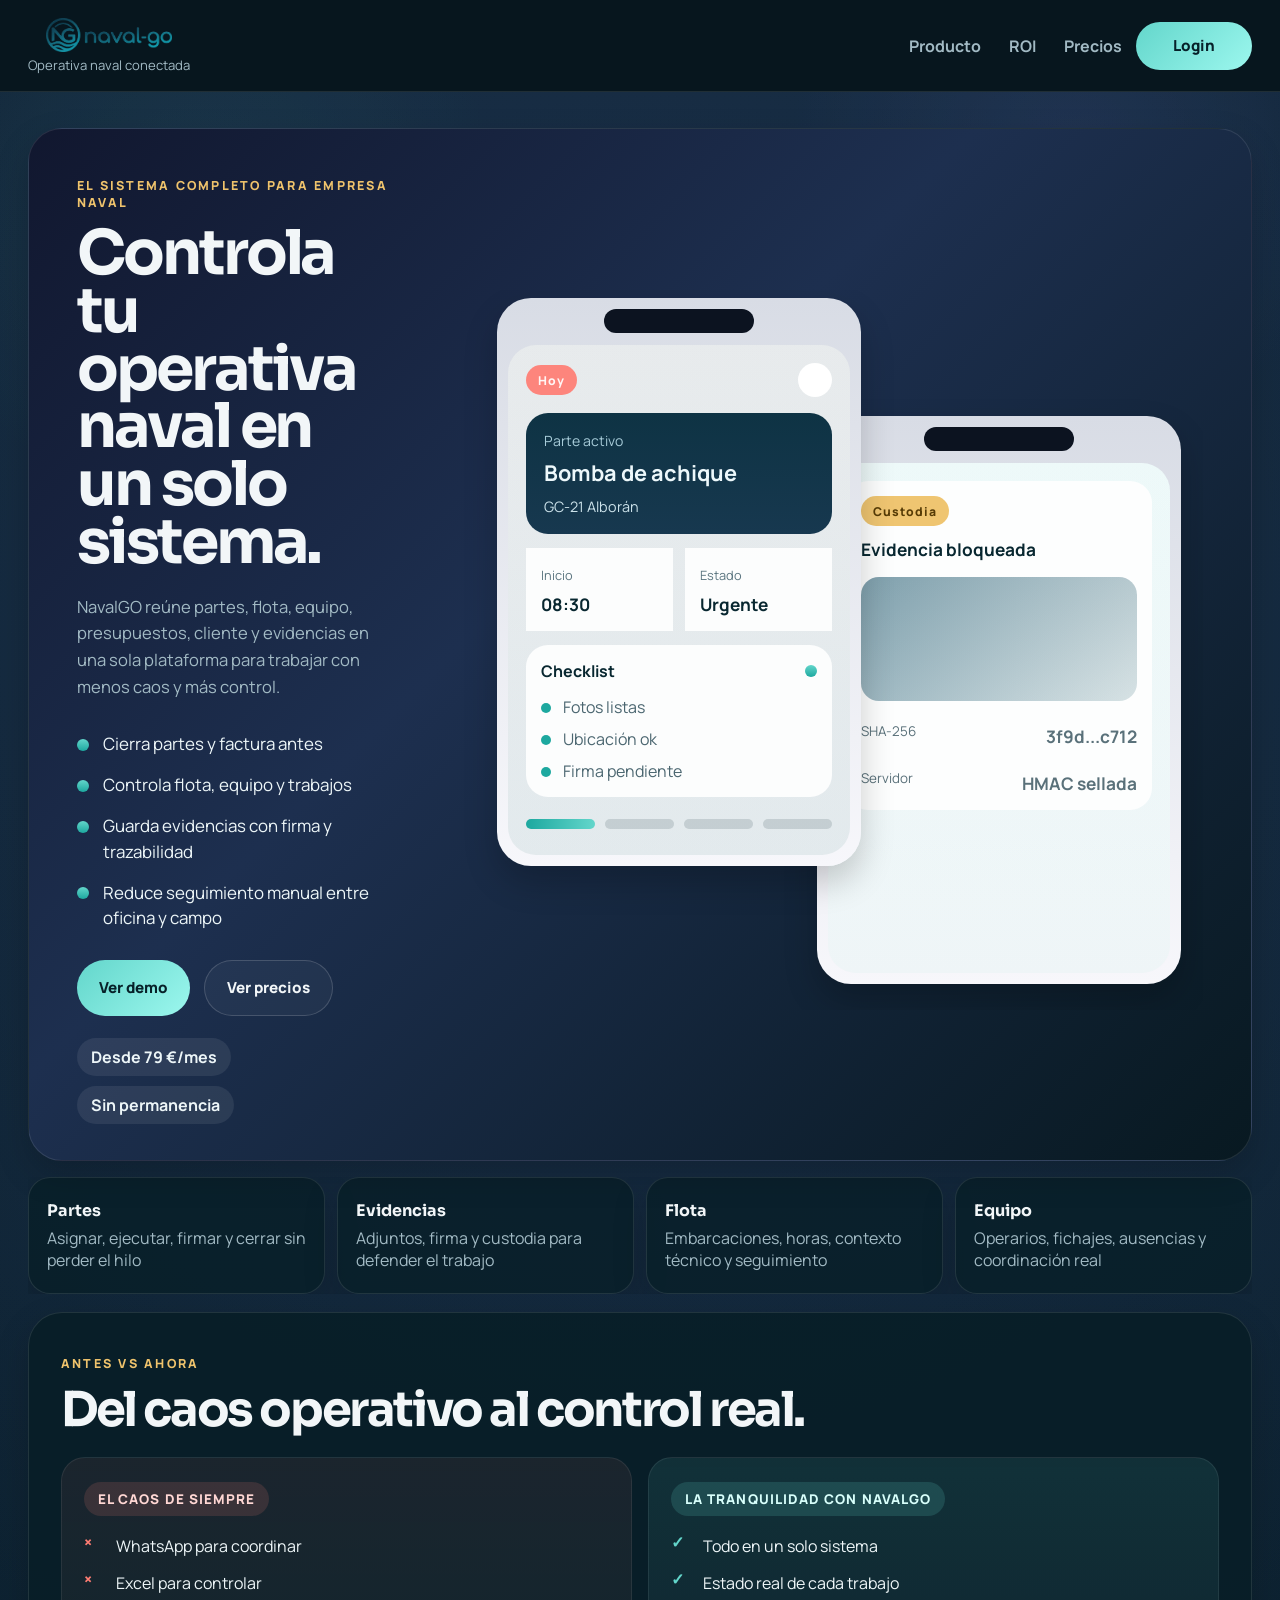
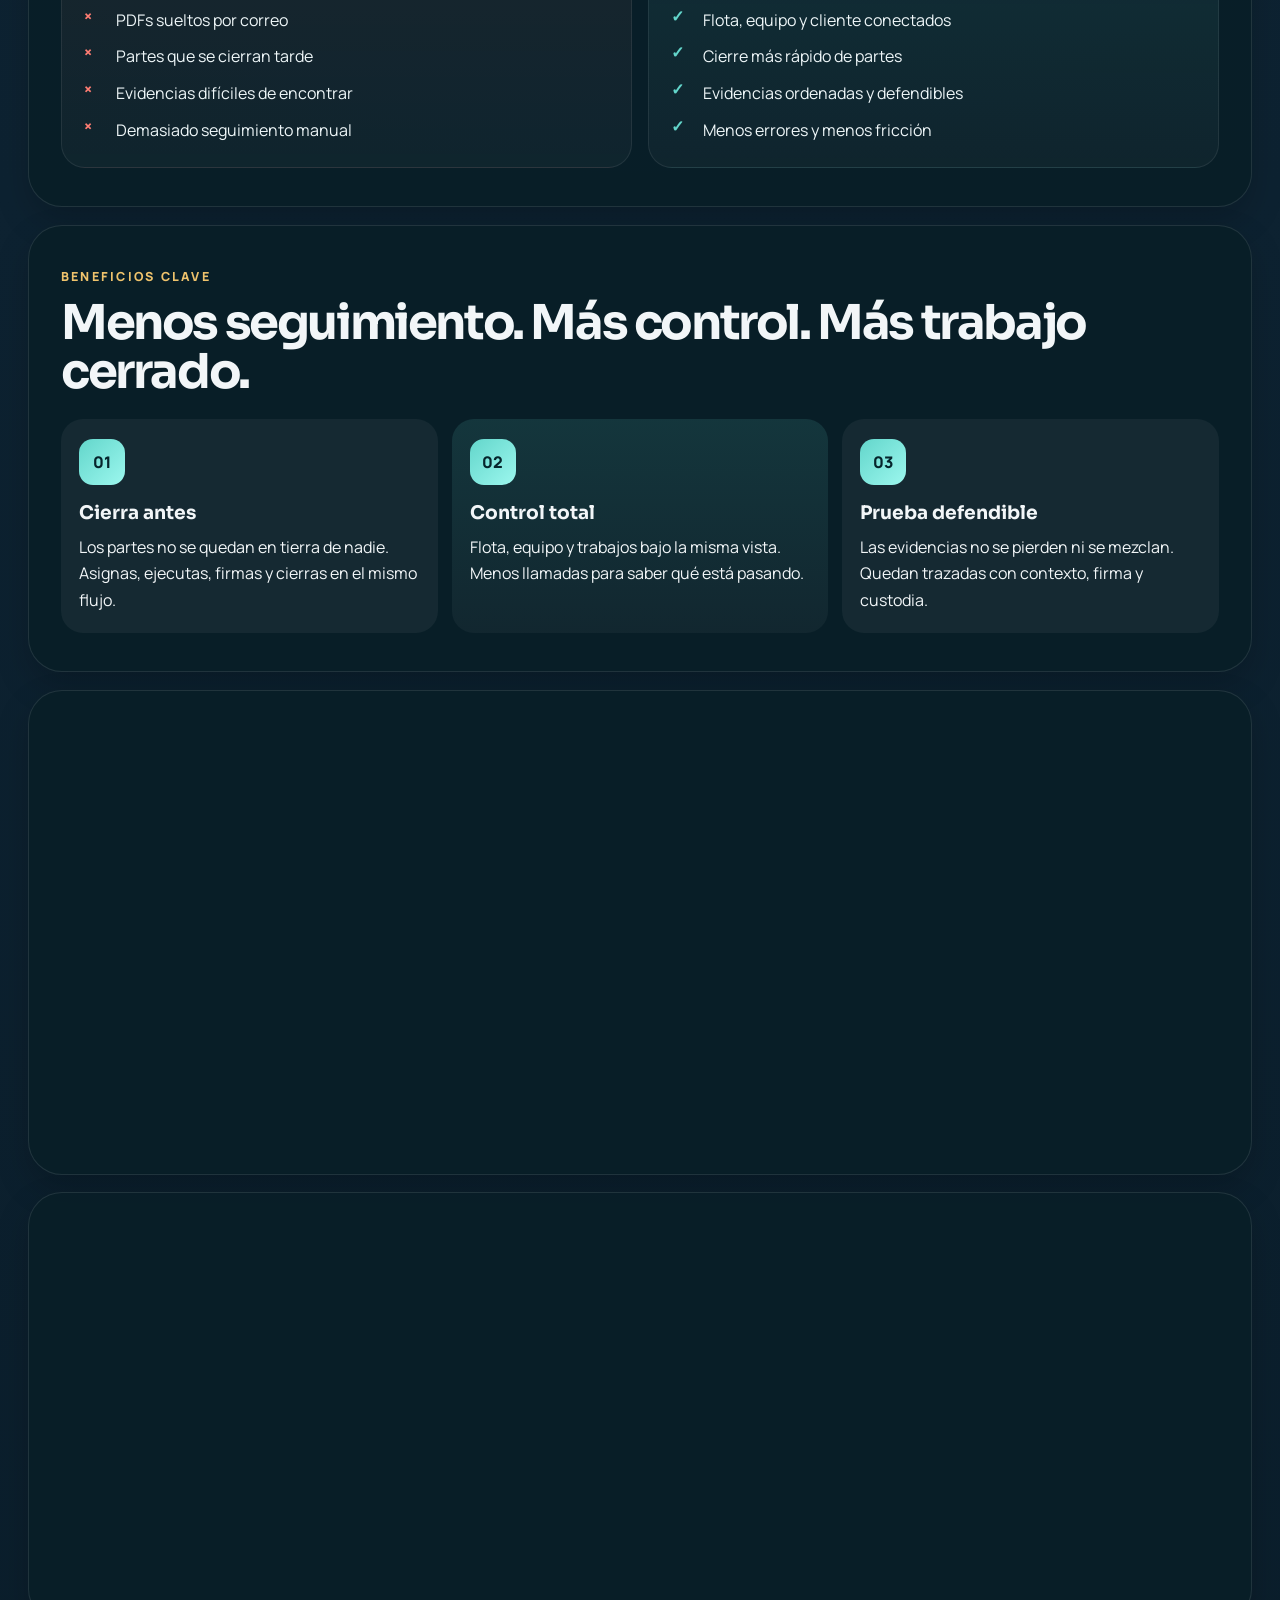
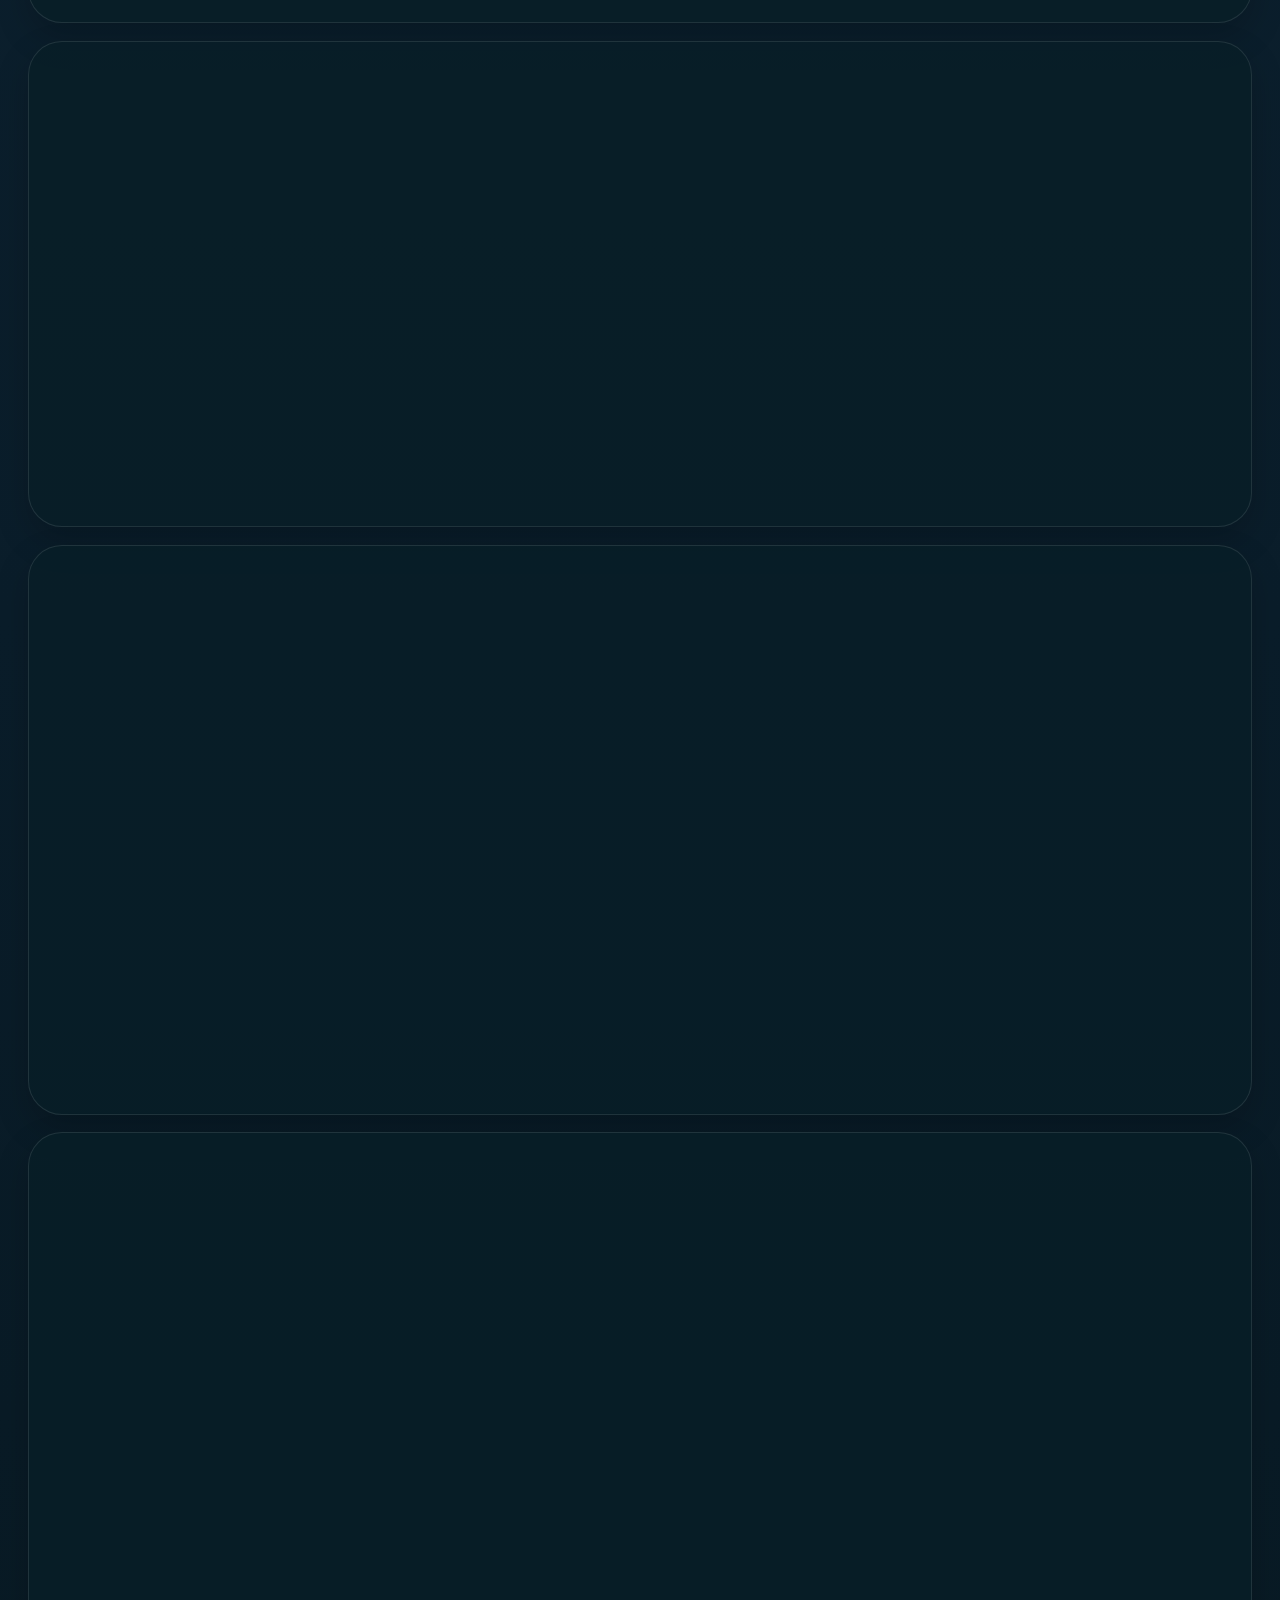
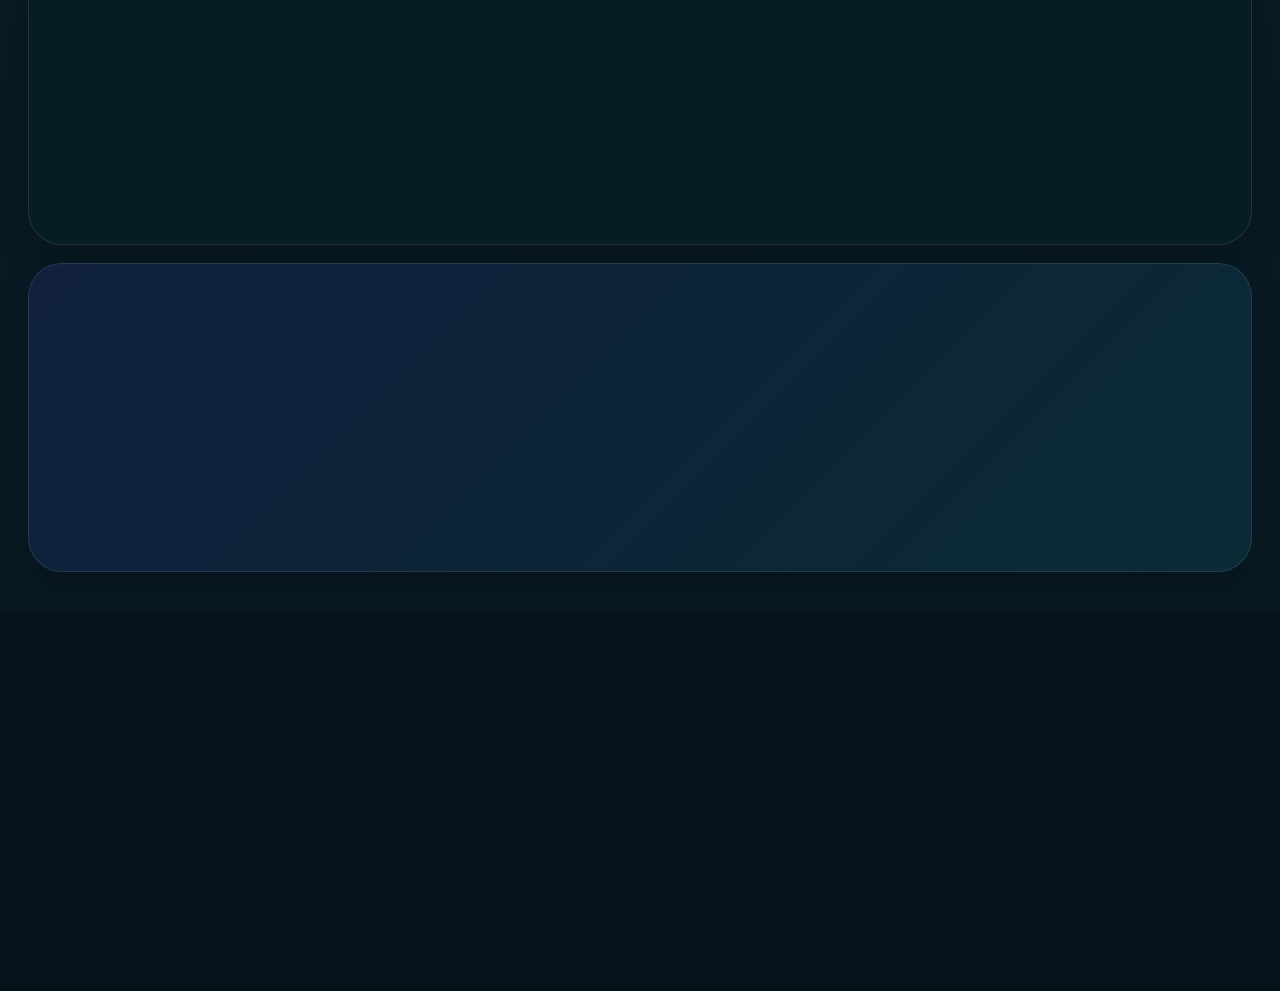
==== commit ce0f04fc: "Mejora marqueting y contenido landing." ====
--- a/marketing_site/index.html
+++ b/marketing_site/index.html
@@ -3,28 +3,28 @@
 <head>
   <meta charset="UTF-8">
   <meta name="viewport" content="width=device-width, initial-scale=1.0">
-  <title>NavalGO | Software naval para partes, flota y evidencias</title>
+  <title>NavalGO | Sistema completo para empresa naval</title>
   <meta
     name="description"
-    content="NavalGO centraliza partes de trabajo, flota, fichajes, evidencias y firmas en una sola plataforma pensada para operaciones navales."
+    content="NavalGO centraliza partes, flota, equipo, presupuestos, cliente y evidencias en una sola plataforma para empresas navales pequeñas y medianas."
   >
   <meta name="theme-color" content="#0b2f3c">
   <meta name="robots" content="index,follow">
   <link rel="canonical" href="https://naval-go.com/">
   <meta property="og:type" content="website">
-  <meta property="og:title" content="NavalGO | Software naval para partes, flota y evidencias">
+  <meta property="og:title" content="NavalGO | Sistema completo para empresa naval">
   <meta
     property="og:description"
-    content="Controla partes, evidencias, firmas y operativa naval desde una sola plataforma web y móvil."
+    content="Opera tu empresa naval sin WhatsApp, Excel y partes perdidos. Todo en un solo sistema."
   >
   <meta property="og:url" content="https://naval-go.com/">
   <meta property="og:site_name" content="NavalGO">
   <meta property="og:image" content="https://naval-go.com/assets/branding/logo_navalgo_color.png">
   <meta name="twitter:card" content="summary_large_image">
-  <meta name="twitter:title" content="NavalGO | Software naval para partes, flota y evidencias">
+  <meta name="twitter:title" content="NavalGO | Sistema completo para empresa naval">
   <meta
     name="twitter:description"
-    content="Plataforma naval para coordinar partes, flota, evidencias y cierres de trabajo desde móvil y oficina."
+    content="Partes, flota, equipo, presupuestos, cliente y evidencias en una sola plataforma para operativa naval real."
   >
   <meta name="twitter:image" content="https://naval-go.com/assets/branding/logo_navalgo_color.png">
   <link rel="icon" type="image/png" href="favicon.png">
@@ -66,7 +66,7 @@
 
       <nav class="main-nav" aria-label="Navegación principal">
         <a href="#producto">Producto</a>
-        <a href="#seguridad">Seguridad</a>
+        <a href="#seguridad">ROI</a>
         <a href="#precios">Precios</a>
       </nav>
 
@@ -78,27 +78,27 @@
     <main>
       <section class="hero-card" id="inicio">
         <div class="hero-copy">
-          <span class="eyebrow">SOFTWARE DE GESTIÓN NAVAL</span>
-          <h1>Toda la operativa naval en una sola app.</h1>
+          <span class="eyebrow">EL SISTEMA COMPLETO PARA EMPRESA NAVAL</span>
+          <h1>Controla tu operativa naval en un solo sistema.</h1>
           <p class="hero-text">
-            Partes, flota, equipo, presupuestos y evidencias en un único acceso bajo NavalGO.
+            NavalGO reúne partes, flota, equipo, presupuestos, cliente y evidencias en una sola plataforma para trabajar con menos caos y más control.
           </p>
 
           <ul class="hero-list" aria-label="Valor principal">
-            <li>Partes con firma y cierre operativo</li>
-            <li>Presupuestos PDF con envío y respuesta del cliente</li>
-            <li>Flota, horas y equipo conectados</li>
-            <li>Notificaciones para trabajo en campo</li>
+            <li>Cierra partes y factura antes</li>
+            <li>Controla flota, equipo y trabajos</li>
+            <li>Guarda evidencias con firma y trazabilidad</li>
+            <li>Reduce seguimiento manual entre oficina y campo</li>
           </ul>
 
           <div class="hero-actions">
-            <a class="primary-button primary-button-large" href="#precios">Ver precios</a>
-            <a class="ghost-button ghost-button-large" href="https://app.naval-go.com">Abrir app</a>
+            <a class="primary-button primary-button-large" href="mailto:hola@naval-go.com?subject=Quiero%20una%20demo%20de%20NavalGO">Ver demo</a>
+            <a class="ghost-button ghost-button-large" href="#precios">Ver precios</a>
           </div>
 
           <div class="hero-tag-row">
-            <span>Desde 99 €/mes</span>
-            <span>Acceso por empresa</span>
+            <span>Desde 79 €/mes</span>
+            <span>Sin permanencia</span>
           </div>
         </div>
 
@@ -175,156 +175,177 @@
       <section class="mini-strip" aria-label="Funciones clave">
         <article>
           <strong>Partes</strong>
-          <span>Crear, asignar, firmar y cerrar</span>
+          <span>Asignar, ejecutar, firmar y cerrar sin perder el hilo</span>
         </article>
         <article>
           <strong>Evidencias</strong>
-          <span>Hash, sellado y custodia</span>
+          <span>Adjuntos, firma y custodia para defender el trabajo</span>
         </article>
         <article>
           <strong>Flota</strong>
-          <span>Barcos, propietarios y horas</span>
+          <span>Embarcaciones, horas, contexto técnico y seguimiento</span>
         </article>
         <article>
           <strong>Equipo</strong>
-          <span>Fichajes, ausencias y roles</span>
+          <span>Operarios, fichajes, ausencias y coordinación real</span>
         </article>
       </section>
 
       <section class="section-block product-block" id="producto">
         <div class="section-heading compact-heading">
-          <span class="eyebrow">QUÉ RESUELVE</span>
-          <h2>Todo el circuito operativo, no solo una parte del trabajo.</h2>
+          <span class="eyebrow">ANTES VS AHORA</span>
+          <h2>Del caos operativo al control real.</h2>
+        </div>
+
+        <div class="before-after-grid">
+          <article class="state-card state-card-alert">
+            <span class="state-label">El caos de siempre</span>
+            <ul class="state-list">
+              <li>WhatsApp para coordinar</li>
+              <li>Excel para controlar</li>
+              <li>PDFs sueltos por correo</li>
+              <li>Partes que se cierran tarde</li>
+              <li>Evidencias difíciles de encontrar</li>
+              <li>Demasiado seguimiento manual</li>
+            </ul>
+          </article>
+
+          <article class="state-card state-card-calm">
+            <span class="state-label">La tranquilidad con NavalGO</span>
+            <ul class="state-list">
+              <li>Todo en un solo sistema</li>
+              <li>Estado real de cada trabajo</li>
+              <li>Flota, equipo y cliente conectados</li>
+              <li>Cierre más rápido de partes</li>
+              <li>Evidencias ordenadas y defendibles</li>
+              <li>Menos errores y menos fricción</li>
+            </ul>
+          </article>
+        </div>
+      </section>
+
+      <section class="section-block roles-block benefits-block">
+        <div class="section-heading compact-heading">
+          <span class="eyebrow">BENEFICIOS CLAVE</span>
+          <h2>Menos seguimiento. Más control. Más trabajo cerrado.</h2>
+        </div>
+
+        <div class="roles-grid">
+          <article class="role-card benefit-card">
+            <span class="benefit-icon">01</span>
+            <h3>Cierra antes</h3>
+            <p>Los partes no se quedan en tierra de nadie. Asignas, ejecutas, firmas y cierras en el mismo flujo.</p>
+          </article>
+          <article class="role-card benefit-card role-card-featured">
+            <span class="benefit-icon">02</span>
+            <h3>Control total</h3>
+            <p>Flota, equipo y trabajos bajo la misma vista. Menos llamadas para saber qué está pasando.</p>
+          </article>
+          <article class="role-card benefit-card">
+            <span class="benefit-icon">03</span>
+            <h3>Prueba defendible</h3>
+            <p>Las evidencias no se pierden ni se mezclan. Quedan trazadas con contexto, firma y custodia.</p>
+          </article>
+        </div>
+      </section>
+
+      <section class="section-block modules-block">
+        <div class="section-heading compact-heading">
+          <span class="eyebrow">NAVALGO VS EL RESTO</span>
+          <h2>Las genéricas se quedan cortas. Las grandes marítimas pesan demasiado. NavalGO es el punto dulce.</h2>
+        </div>
+
+        <div class="modules-grid">
+          <article class="module-card">
+            <strong>NavalGO</strong>
+            <p>Partes, flota, equipo, presupuestos, cliente y evidencias en una sola herramienta para empresa naval pequeña o mediana.</p>
+          </article>
+          <article class="module-card">
+            <strong>Jobber / ServiceM8</strong>
+            <p>Rápidas para servicios genéricos, pero sin enfoque real en flota naval, cierre operativo o custodia de evidencias.</p>
+          </article>
+          <article class="module-card">
+            <strong>Suites marítimas</strong>
+            <p>Más profundidad técnica y compliance, pero más lentas, complejas y pesadas para una pyme que necesita agilidad.</p>
+          </article>
+          <article class="module-card">
+            <strong>Resultado</strong>
+            <p>Más control con menos fricción. Sin montar cuatro herramientas ni implantar un sistema sobredimensionado.</p>
+          </article>
+        </div>
+      </section>
+
+      <section class="section-block workflow-block">
+        <div class="section-heading compact-heading">
+          <span class="eyebrow">SUSTITUYE 4 HERRAMIENTAS</span>
+          <h2>Deja de operar entre WhatsApp, Excel, PDFs sueltos y libretas.</h2>
+        </div>
+
+        <div class="workflow-flow">
+          <div class="workflow-old">
+            <span class="tool-chip tool-chip-old">WhatsApp</span>
+            <span class="tool-chip tool-chip-old">Excel</span>
+            <span class="tool-chip tool-chip-old">PDFs</span>
+            <span class="tool-chip tool-chip-old">Libretas</span>
+          </div>
+
+          <div class="workflow-arrow" aria-hidden="true">→</div>
+
+          <div class="workflow-new">
+            <span class="tool-chip tool-chip-new">NavalGO</span>
+            <strong>Partes · Flota · Equipo · Presupuestos · Evidencias</strong>
+            <p>Una sola cuenta para oficina, campo, comercial y cliente. Menos duplicidad, menos errores y más velocidad de cierre.</p>
+          </div>
+        </div>
+      </section>
+
+      <section class="section-block security-block" id="seguridad">
+        <div class="section-heading compact-heading">
+          <span class="eyebrow">ROI CLARO</span>
+          <h2>NavalGO se puede pagar solo en la primera semana del mes.</h2>
+        </div>
+
+        <div class="security-grid">
+          <article class="security-card security-card-featured">
+            <strong>Dónde se recupera</strong>
+            <ul class="check-list">
+              <li>Horas de gestión que ya no se van en seguimiento manual</li>
+              <li>Partes que no se pierden y salen antes a facturación</li>
+              <li>Menos errores por mover datos entre herramientas sueltas</li>
+            </ul>
+          </article>
+          <article class="security-card">
+            <strong>Lo que recuperas con Starter</strong>
+            <p>Con que el equipo ahorre unas pocas horas administrativas al mes o adelante un solo trabajo que iba a facturarse tarde, los 79 € ya se justifican.</p>
+          </article>
+          <article class="security-card">
+            <strong>Lo que recuperas con Pro</strong>
+            <p>Cuando oficina, operarios y comercial dejan de trabajar en paralelo con herramientas distintas, la velocidad y el control compensan de sobra los 199 €.</p>
+          </article>
+        </div>
+      </section>
+
+      <section class="section-block case-block">
+        <div class="section-heading compact-heading">
+          <span class="eyebrow">CASO REAL / DEMO</span>
+          <h2>Así debe verse el cambio en una empresa naval real.</h2>
         </div>
 
         <div class="feature-grid">
+          <article class="feature-card">
+            <span class="feature-kicker">01</span>
+            <h3>Antes</h3>
+            <p>WhatsApp, partes dispersos, seguimiento manual y demasiada dependencia de personas concretas para saber qué ha pasado.</p>
+          </article>
           <article class="feature-card feature-card-featured">
-            <span class="feature-kicker">01</span>
-            <h3>Partes que se cierran de verdad</h3>
-            <p>Del alta al firmado final con una lógica continua y fácil de seguir.</p>
-          </article>
-          <article class="feature-card">
             <span class="feature-kicker">02</span>
-            <h3>Evidencias defendibles</h3>
-            <p>Fotos y vídeos con contexto técnico y acta de integridad.</p>
+            <h3>Cambio</h3>
+            <p>En pocos días, el equipo centraliza partes, flota, evidencias y presupuestos en un único flujo de trabajo.</p>
           </article>
           <article class="feature-card">
             <span class="feature-kicker">03</span>
-            <h3>Flota conectada</h3>
-            <p>Propietarios, embarcaciones, configuración y control de horas de motor.</p>
-          </article>
-          <article class="feature-card">
-            <span class="feature-kicker">04</span>
-            <h3>Trabajo real en móvil</h3>
-            <p>Para operarios que necesitan pulsar rápido, no leer una intranet entera.</p>
-          </article>
-          <article class="feature-card">
-            <span class="feature-kicker">05</span>
-            <h3>Presupuestos con seguimiento</h3>
-            <p>Subida de PDF, envío por correo y respuesta del cliente desde su área.</p>
-          </article>
-          <article class="feature-card">
-            <span class="feature-kicker">06</span>
-            <h3>Equipo y fichajes</h3>
-            <p>Altas, roles, jornada, ausencias y solicitudes dentro del mismo sistema.</p>
-          </article>
-        </div>
-      </section>
-
-      <section class="section-block roles-block">
-        <div class="section-heading compact-heading">
-          <span class="eyebrow">POR ROL</span>
-          <h2>Cada perfil ve lo que necesita para trabajar.</h2>
-        </div>
-
-        <div class="roles-grid">
-          <article class="role-card role-card-featured">
-            <span class="role-kicker">ADMIN</span>
-            <h3>Control total</h3>
-            <p>Partes, plantillas, flota, equipo, fichajes, ausencias y actas de integridad.</p>
-          </article>
-          <article class="role-card">
-            <span class="role-kicker">COMERCIAL</span>
-            <h3>Presupuestos y seguimiento</h3>
-            <p>Preparación de propuestas, envío al cliente y contexto de flota compartido.</p>
-          </article>
-          <article class="role-card">
-            <span class="role-kicker">TRABAJADOR</span>
-            <h3>Operativa de campo</h3>
-            <p>Partes, adjuntos, firma, fichaje, ausencias y notificaciones desde móvil.</p>
-          </article>
-          <article class="role-card">
-            <span class="role-kicker">CLIENTE</span>
-            <h3>Respuesta rápida</h3>
-            <p>Consulta de presupuestos, apertura de PDF y aceptación o rechazo con observaciones.</p>
-          </article>
-        </div>
-      </section>
-
-      <section class="section-block modules-block">
-        <div class="section-heading compact-heading">
-          <span class="eyebrow">MÓDULOS REALES</span>
-          <h2>Lo que ya puede coordinar NavalGO.</h2>
-        </div>
-
-        <div class="modules-grid">
-          <article class="module-card">
-            <strong>Partes y firmas</strong>
-            <p>Asignación, prioridad, materiales, firma y borrado controlado.</p>
-          </article>
-          <article class="module-card">
-            <strong>Adjuntos técnicos</strong>
-            <p>Fotos, vídeos, ubicación y bloqueo de evidencias tras firma.</p>
-          </article>
-          <article class="module-card">
-            <strong>Flota</strong>
-            <p>Propietarios, embarcaciones, motores, jets, reductoras y analítica.</p>
-          </article>
-          <article class="module-card">
-            <strong>Equipo</strong>
-            <p>Roles, activación de cuentas, perfiles y solicitudes pendientes.</p>
-          </article>
-          <article class="module-card">
-            <strong>Fichajes y ausencias</strong>
-            <p>Control horario y gestión de permisos dentro del mismo flujo.</p>
-          </article>
-          <article class="module-card">
-            <strong>Presupuestos</strong>
-            <p>PDF, envío por email, altas de cliente y respuesta comercial.</p>
-          </article>
-          <article class="module-card">
-            <strong>Notificaciones</strong>
-            <p>Alertas web y push para mantener el trabajo en movimiento.</p>
-          </article>
-          <article class="module-card">
-            <strong>Acceso centralizado</strong>
-            <p>Todo bajo NavalGO, sin depender de dominios separados por cliente.</p>
-          </article>
-        </div>
-      </section>
-
-      <section class="section-block security-block" id="seguridad">
-        <div class="section-heading compact-heading">
-          <span class="eyebrow">POR QUÉ CONFIAR</span>
-          <h2>La evidencia no solo se guarda. También se puede revisar y defender.</h2>
-        </div>
-
-        <div class="security-grid">
-          <article class="security-card security-card-featured">
-            <strong>Qué protege NavalGO</strong>
-            <ul class="check-list">
-              <li>Archivo final con hash SHA-256</li>
-              <li>Metadatos técnicos unidos al adjunto</li>
-              <li>Sellado de servidor tras la firma</li>
-            </ul>
-          </article>
-          <article class="security-card">
-            <strong>Qué recibe el administrador</strong>
-            <p>Un acta de integridad clara para revisar la cadena de custodia.</p>
-          </article>
-          <article class="security-card">
-            <strong>Qué gana el equipo</strong>
-            <p>Menos fricción en campo y menos dudas al cerrar trabajos.</p>
+            <h3>Resultado</h3>
+            <p>Más visibilidad, menos errores, cierres más rápidos y menos tiempo perdido reconstruyendo información.</p>
           </article>
         </div>
       </section>
@@ -332,59 +353,59 @@
       <section class="section-block pricing-block" id="precios">
         <div class="section-heading compact-heading">
           <span class="eyebrow">PRECIOS</span>
-          <h2>Tres planes. Una decisión rápida.</h2>
+          <h2>Tres planes para entrar sin fricción y escalar con control.</h2>
         </div>
 
         <div class="pricing-grid">
           <article class="price-card">
             <p class="plan-name">Starter</p>
-            <p class="plan-price">99 €<span>/mes</span></p>
-            <p class="plan-copy">Para equipos pequeños que quieren digitalizar partes y evidencias.</p>
+            <p class="plan-price">79 €<span>/mes</span></p>
+            <p class="plan-copy">Para empezar a ordenar partes, flota y evidencias sin montar un sistema complejo.</p>
             <ul class="plan-list">
               <li>Hasta 5 usuarios</li>
-              <li>Partes, flota y evidencias</li>
-              <li>Soporte por email</li>
-            </ul>
-            <a class="ghost-button" href="https://app.naval-go.com">Entrar</a>
+              <li>Partes, flota, equipo y evidencias</li>
+              <li>Entrada simple para empresa naval pequeña</li>
+            </ul>
+            <a class="ghost-button" href="mailto:hola@naval-go.com?subject=Quiero%20activar%20NavalGO%20Starter">Solicitar Starter</a>
           </article>
 
           <article class="price-card price-card-featured">
             <p class="plan-flag">Plan recomendado</p>
             <p class="plan-name">Pro</p>
-            <p class="plan-price">229 €<span>/mes</span></p>
-            <p class="plan-copy">La opción más equilibrada para operativa diaria naval.</p>
+            <p class="plan-price">199 €<span>/mes</span></p>
+            <p class="plan-copy">La opción equilibrada para empresas que ya necesitan operativa diaria, equipo, presupuestos y más control.</p>
             <ul class="plan-list">
               <li>Hasta 15 usuarios</li>
-              <li>Fichajes, ausencias y presupuestos</li>
-              <li>Acta de integridad de evidencias</li>
+              <li>Fichajes, ausencias, presupuestos y cliente</li>
+              <li>Menos herramientas sueltas y más velocidad de cierre</li>
             </ul>
             <a class="primary-button" href="mailto:hola@naval-go.com?subject=Quiero%20una%20demo%20de%20NavalGO">Solicitar demo</a>
           </article>
 
           <article class="price-card">
             <p class="plan-name">Enterprise</p>
-            <p class="plan-price">Desde 449 €<span>/mes</span></p>
-            <p class="plan-copy">Para más usuarios, implantación guiada y operativa más compleja.</p>
+            <p class="plan-price">Desde 399 €<span>/mes</span></p>
+            <p class="plan-copy">Para operaciones con más estructura, más usuarios y una implantación más acompañada.</p>
             <ul class="plan-list">
               <li>Usuarios ampliables</li>
-              <li>Adaptación operativa</li>
-              <li>Soporte prioritario</li>
+              <li>Adaptación operativa e implantación guiada</li>
+              <li>Soporte prioritario y configuración avanzada</li>
             </ul>
             <a class="ghost-button" href="mailto:hola@naval-go.com?subject=Quiero%20hablar%20sobre%20NavalGO%20Enterprise">Hablar con ventas</a>
           </article>
         </div>
 
-        <p class="pricing-note">Implantación inicial opcional: desde <strong>290 €</strong>.</p>
+        <p class="pricing-note">Sin permanencia. Implantación guiada paso a paso. Implantación inicial opcional: desde <strong>290 €</strong>.</p>
       </section>
 
       <section class="cta-band" id="contacto">
         <div>
           <span class="eyebrow">SIGUIENTE PASO</span>
-          <h2>Solicita una demo o entra con tu acceso centralizado de NavalGO.</h2>
+          <h2>En una demo verás cómo pasar de coordinarte entre herramientas sueltas a operar en un solo sistema.</h2>
         </div>
         <div class="cta-actions">
-          <a class="primary-button primary-button-large" href="mailto:hola@naval-go.com?subject=Quiero%20activar%20NavalGO">Solicitar demo</a>
-          <a class="ghost-button ghost-button-large" href="https://app.naval-go.com">Ir al login</a>
+          <a class="primary-button primary-button-large" href="mailto:hola@naval-go.com?subject=Quiero%20activar%20NavalGO">Quiero ver mi operativa aquí</a>
+          <a class="ghost-button ghost-button-large" href="mailto:hola@naval-go.com?subject=Quiero%20ver%20un%20caso%20real%20de%20NavalGO">Ver caso real</a>
         </div>
       </section>
     </main>
@@ -399,14 +420,14 @@
             width="183"
             height="48"
           >
-          <p>Software naval para partes, flota, evidencias y control operativo en una sola plataforma.</p>
+          <p>El sistema completo para operar una empresa naval pequeña o mediana con más control y menos fricción.</p>
         </div>
 
         <div class="footer-nav-group">
           <span class="footer-title">Navegación</span>
           <div class="footer-links">
             <a href="#producto">Producto</a>
-            <a href="#seguridad">Seguridad</a>
+            <a href="#seguridad">ROI</a>
             <a href="#precios">Precios</a>
             <a href="https://app.naval-go.com">Login</a>
           </div>
@@ -423,7 +444,7 @@
 
       <div class="footer-bottom">
         <span>© 2026 NavalGO. Todos los derechos reservados.</span>
-        <span>Operativa naval conectada para equipos, flota y evidencias.</span>
+        <span>Operativa naval conectada para empresas que quieren menos caos y más control.</span>
       </div>
     </footer>
   </div>
--- a/marketing_site/styles.css
+++ b/marketing_site/styles.css
@@ -253,9 +253,9 @@
 }
 
 .hero-card h1 {
-  max-width: 10ch;
-  font-size: clamp(2.45rem, 10vw, 5rem);
-  line-height: 0.96;
+  max-width: 9.6ch;
+  font-size: clamp(2.35rem, 8vw, 5rem);
+  line-height: 0.94;
 }
 
 .hero-text,
@@ -267,10 +267,10 @@
 }
 
 .hero-text {
-  max-width: 40ch;
+  max-width: 46ch;
   margin: 16px 0 0;
   font-size: 1rem;
-  line-height: 1.7;
+  line-height: 1.62;
 }
 
 .hero-list {
@@ -284,7 +284,7 @@
 .hero-list li {
   position: relative;
   padding-left: 26px;
-  line-height: 1.55;
+  line-height: 1.48;
   color: #edf6f8;
 }
 
@@ -605,6 +605,12 @@
   margin-top: 22px;
 }
 
+.before-after-grid {
+  display: grid;
+  gap: 16px;
+  margin-top: 22px;
+}
+
 .feature-card,
 .role-card,
 .module-card,
@@ -615,11 +621,97 @@
   background: rgba(255, 255, 255, 0.05);
 }
 
+.state-card {
+  padding: 24px 22px;
+  border: 1px solid rgba(255, 255, 255, 0.08);
+  border-radius: 24px;
+  background: rgba(255, 255, 255, 0.04);
+}
+
+.state-card-alert {
+  background: linear-gradient(180deg, rgba(255, 125, 115, 0.08), rgba(255, 255, 255, 0.03));
+}
+
+.state-card-calm {
+  background: linear-gradient(180deg, rgba(99, 214, 203, 0.1), rgba(255, 255, 255, 0.03));
+}
+
+.state-label {
+  display: inline-flex;
+  align-items: center;
+  min-height: 34px;
+  padding: 0 14px;
+  border-radius: 999px;
+  font-size: 0.84rem;
+  font-weight: 800;
+  letter-spacing: 0.08em;
+  text-transform: uppercase;
+}
+
+.state-card-alert .state-label {
+  color: #ffd7d4;
+  background: rgba(255, 125, 115, 0.14);
+}
+
+.state-card-calm .state-label {
+  color: #d8fffb;
+  background: rgba(99, 214, 203, 0.16);
+}
+
+.state-list {
+  display: grid;
+  gap: 12px;
+  margin: 18px 0 0;
+  padding: 0;
+  list-style: none;
+}
+
+.state-list li {
+  display: flex;
+  gap: 12px;
+  align-items: flex-start;
+  line-height: 1.55;
+  color: #eef6f8;
+}
+
+.state-list li::before {
+  width: 20px;
+  flex: 0 0 20px;
+  font-weight: 800;
+  line-height: 1;
+}
+
+.state-card-alert .state-list li::before {
+  content: "×";
+  color: var(--coral);
+}
+
+.state-card-calm .state-list li::before {
+  content: "✓";
+  color: var(--accent);
+}
+
 .feature-card-featured,
 .role-card-featured,
 .security-card-featured,
 .price-card-featured {
   background: linear-gradient(180deg, rgba(99, 214, 203, 0.13), rgba(255, 255, 255, 0.04));
+}
+
+.benefit-card {
+  min-height: 100%;
+}
+
+.benefit-icon {
+  display: inline-flex;
+  align-items: center;
+  justify-content: center;
+  width: 46px;
+  height: 46px;
+  border-radius: 14px;
+  color: #06252c;
+  font-weight: 800;
+  background: linear-gradient(135deg, var(--accent), #9cf7ee);
 }
 
 .feature-kicker {
@@ -671,6 +763,81 @@
   font-family: "Sora", sans-serif;
 }
 
+.workflow-flow {
+  display: grid;
+  gap: 18px;
+  margin-top: 22px;
+  align-items: center;
+}
+
+.workflow-old,
+.workflow-new {
+  padding: 22px 20px;
+  border: 1px solid rgba(255, 255, 255, 0.08);
+  border-radius: 24px;
+  background: rgba(255, 255, 255, 0.04);
+}
+
+.workflow-old {
+  display: grid;
+  grid-template-columns: repeat(2, minmax(0, 1fr));
+  gap: 12px;
+}
+
+.workflow-arrow {
+  display: flex;
+  align-items: center;
+  justify-content: center;
+  min-height: 52px;
+  border-radius: 18px;
+  color: var(--accent);
+  font-size: 1.5rem;
+  font-weight: 800;
+  background: rgba(99, 214, 203, 0.08);
+}
+
+.workflow-new {
+  text-align: center;
+}
+
+.workflow-new strong {
+  display: block;
+  margin-top: 16px;
+  font-family: "Sora", sans-serif;
+  font-size: 1.05rem;
+  line-height: 1.4;
+}
+
+.workflow-new p {
+  max-width: 44ch;
+  margin: 12px auto 0;
+  color: var(--muted);
+  line-height: 1.7;
+}
+
+.tool-chip {
+  display: inline-flex;
+  align-items: center;
+  justify-content: center;
+  min-height: 46px;
+  padding: 0 16px;
+  border-radius: 999px;
+  font-weight: 800;
+}
+
+.tool-chip-old {
+  color: #ffd8d5;
+  border: 1px solid rgba(255, 125, 115, 0.28);
+  background: rgba(255, 125, 115, 0.08);
+  text-decoration: line-through;
+  text-decoration-thickness: 2px;
+}
+
+.tool-chip-new {
+  color: #052129;
+  background: linear-gradient(135deg, var(--accent), #9cf7ee);
+}
+
 .check-list {
   display: grid;
   gap: 12px;
@@ -870,8 +1037,19 @@
     grid-template-columns: repeat(2, minmax(0, 1fr));
   }
 
+  .before-after-grid {
+    grid-template-columns: repeat(2, minmax(0, 1fr));
+  }
+
   .feature-grid {
     grid-template-columns: repeat(2, minmax(0, 1fr));
+  }
+
+  .case-block .feature-grid > .feature-card:last-child {
+    grid-column: 1 / -1;
+    justify-self: center;
+    width: 100%;
+    max-width: calc((100% - 14px) / 2);
   }
 
   .role-card-featured,
@@ -883,6 +1061,10 @@
   .cta-band {
     grid-template-columns: 1.2fr 0.9fr;
     align-items: center;
+  }
+
+  .workflow-flow {
+    grid-template-columns: minmax(0, 1fr) 88px minmax(0, 1.15fr);
   }
 
   .footer-top {
@@ -1002,8 +1184,8 @@
   }
 
   .hero-card h1 {
-    max-width: 11ch;
-    font-size: clamp(3.6rem, 5.2vw, 5.9rem);
+    max-width: 9.8ch;
+    font-size: clamp(3.4rem, 4.8vw, 5.4rem);
   }
 
   .hero-text {
@@ -1057,6 +1239,10 @@
 
   .roles-grid {
     grid-template-columns: repeat(4, minmax(0, 1fr));
+  }
+
+  .benefits-block .roles-grid {
+    grid-template-columns: repeat(3, minmax(0, 1fr));
   }
 
   .modules-grid {
@@ -1116,8 +1302,8 @@
   }
 
   .hero-card h1 {
-    max-width: 9.5ch;
-    font-size: clamp(3.4rem, 7vw, 5rem);
+    max-width: 10ch;
+    font-size: clamp(3rem, 6vw, 4.6rem);
   }
 
   .hero-text {
@@ -1292,22 +1478,21 @@
   .hero-card {
     width: 100%;
     max-width: 100%;
-    padding: 16px 12px 14px;
+    padding: 18px 14px 16px;
     border-radius: 24px;
   }
 
   .hero-card h1 {
-    max-width: 8.6ch;
-    font-size: clamp(1.92rem, 9vw, 2.85rem);
-    line-height: 0.98;
+    max-width: 9.4ch;
+    font-size: clamp(2.12rem, 8.4vw, 3.05rem);
+    line-height: 0.95;
   }
 
   .hero-text {
-    max-width: 28ch;
+    max-width: 34ch;
     margin-top: 14px;
-    font-size: 0.88rem;
-    line-height: 1.55;
-    overflow-wrap: anywhere;
+    font-size: 0.93rem;
+    line-height: 1.58;
   }
 
   .hero-list {
@@ -1316,9 +1501,8 @@
   }
 
   .hero-list li {
-    line-height: 1.38;
-    font-size: 0.86rem;
-    overflow-wrap: anywhere;
+    line-height: 1.42;
+    font-size: 0.89rem;
   }
 
   .hero-list li:nth-child(4) {
@@ -1346,8 +1530,7 @@
   .hero-tag-row span {
     width: 100%;
     justify-content: center;
-    overflow-wrap: anywhere;
-    font-size: 0.84rem;
+    font-size: 0.86rem;
   }
 
   .hero-tag-row span:last-child {
@@ -1516,12 +1699,12 @@
 
 @media (max-width: 420px) {
   .hero-card h1 {
-    max-width: 8.1ch;
-    font-size: clamp(1.82rem, 9.2vw, 2.6rem);
+    max-width: 9ch;
+    font-size: clamp(2rem, 8.8vw, 2.7rem);
   }
 
   .hero-text {
-    max-width: 26ch;
+    max-width: 31ch;
   }
 
   .device-shell {
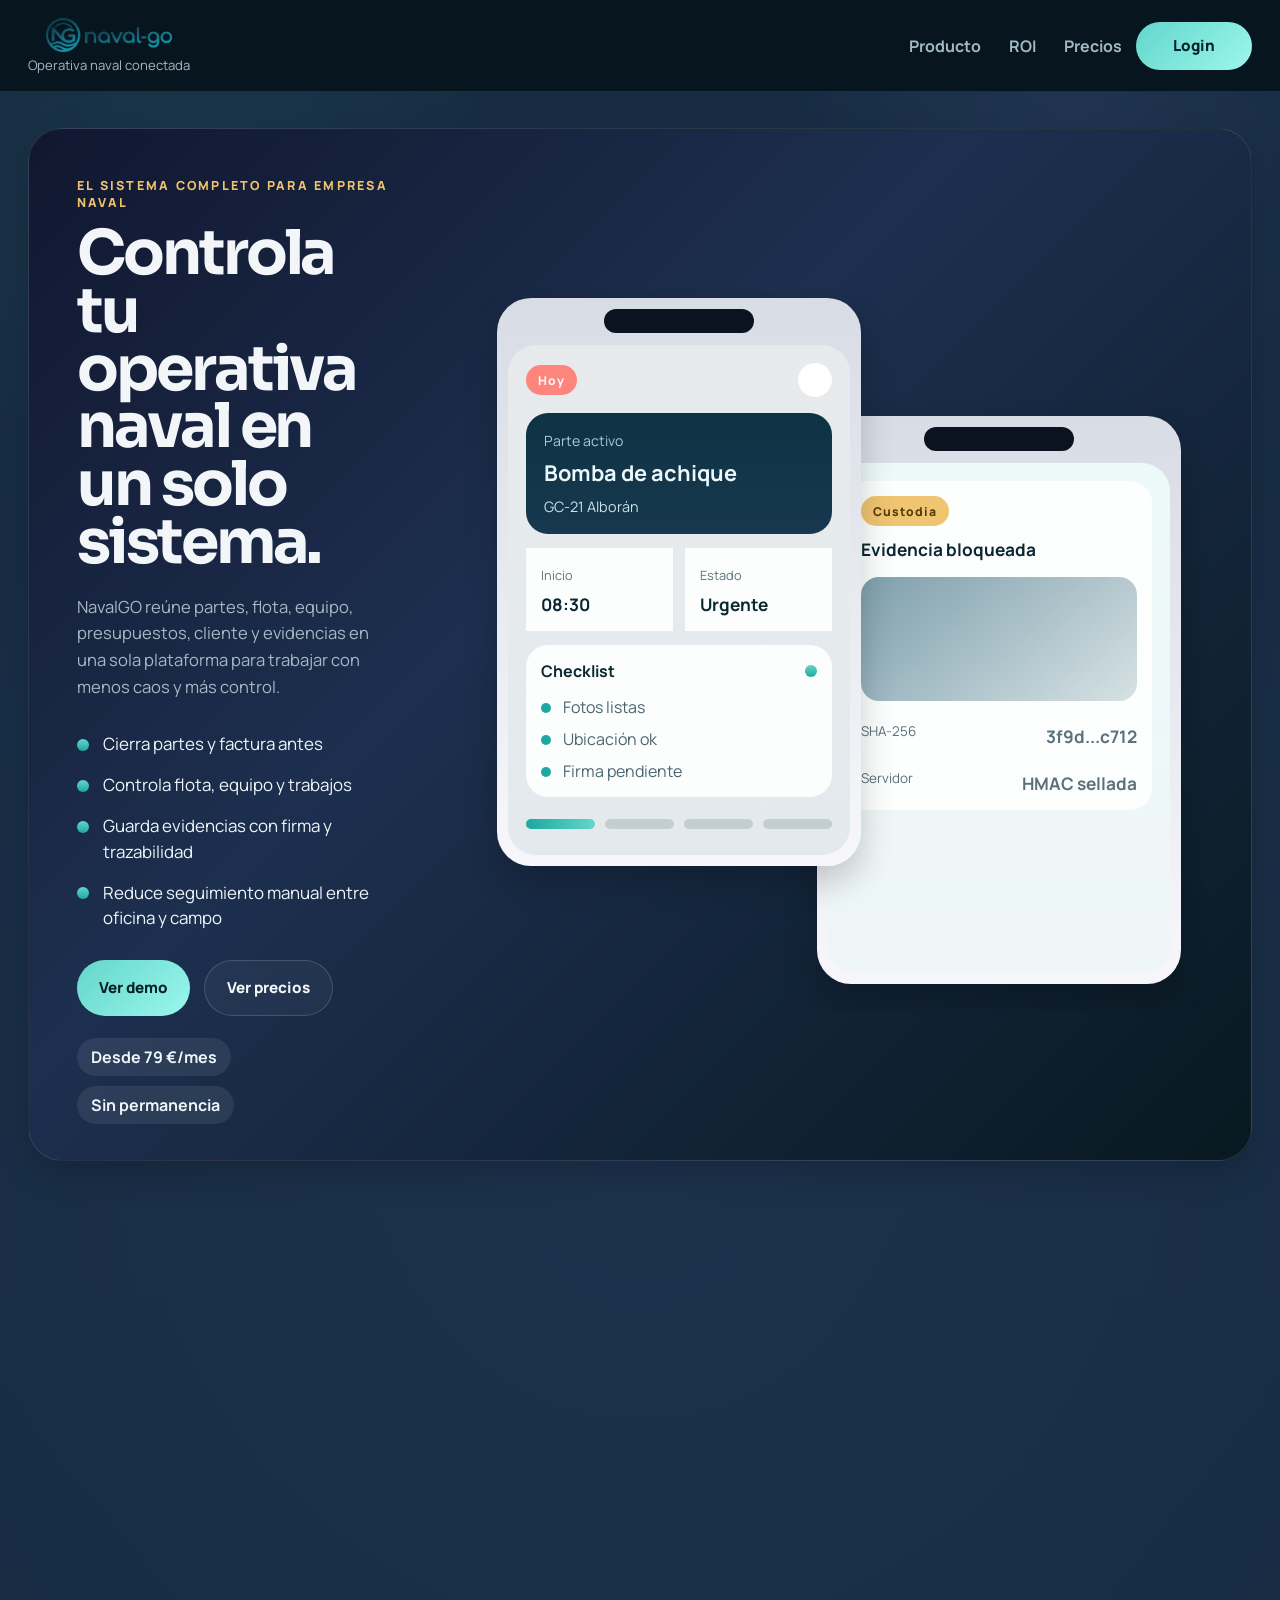
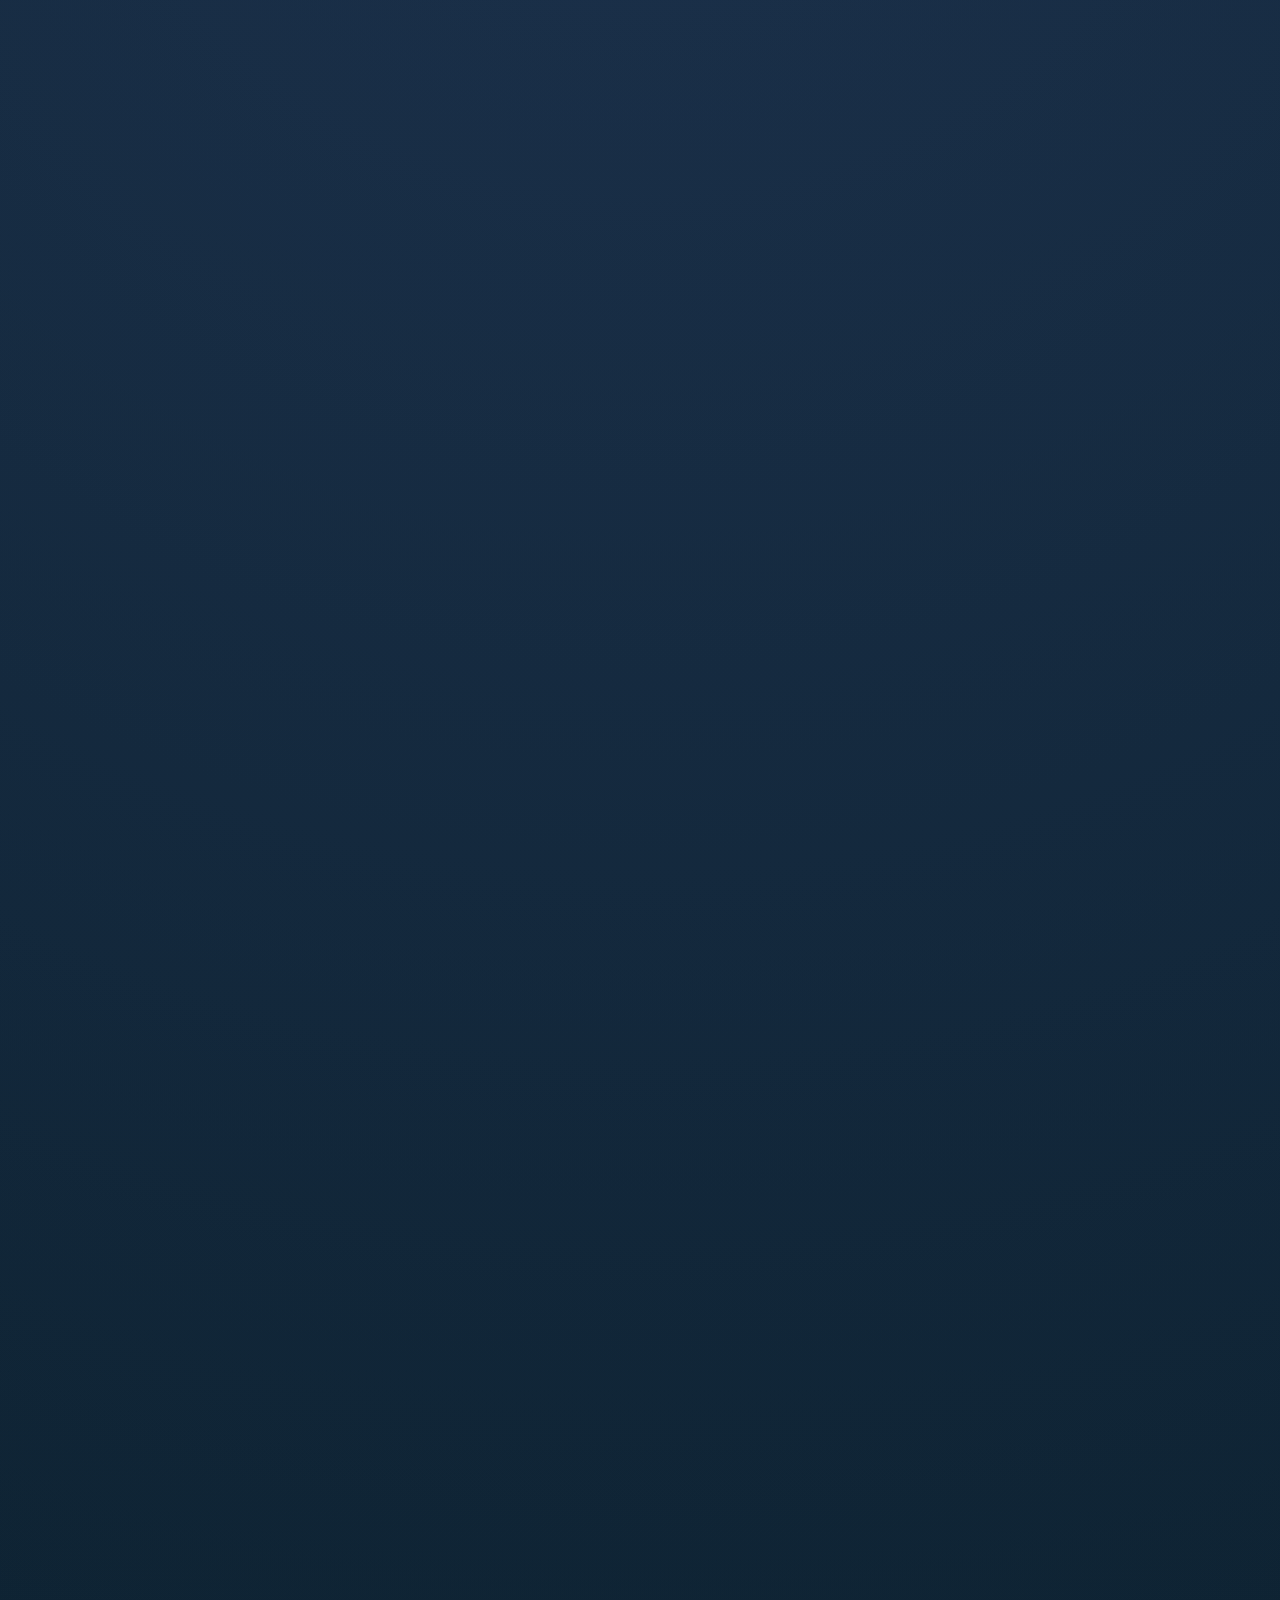
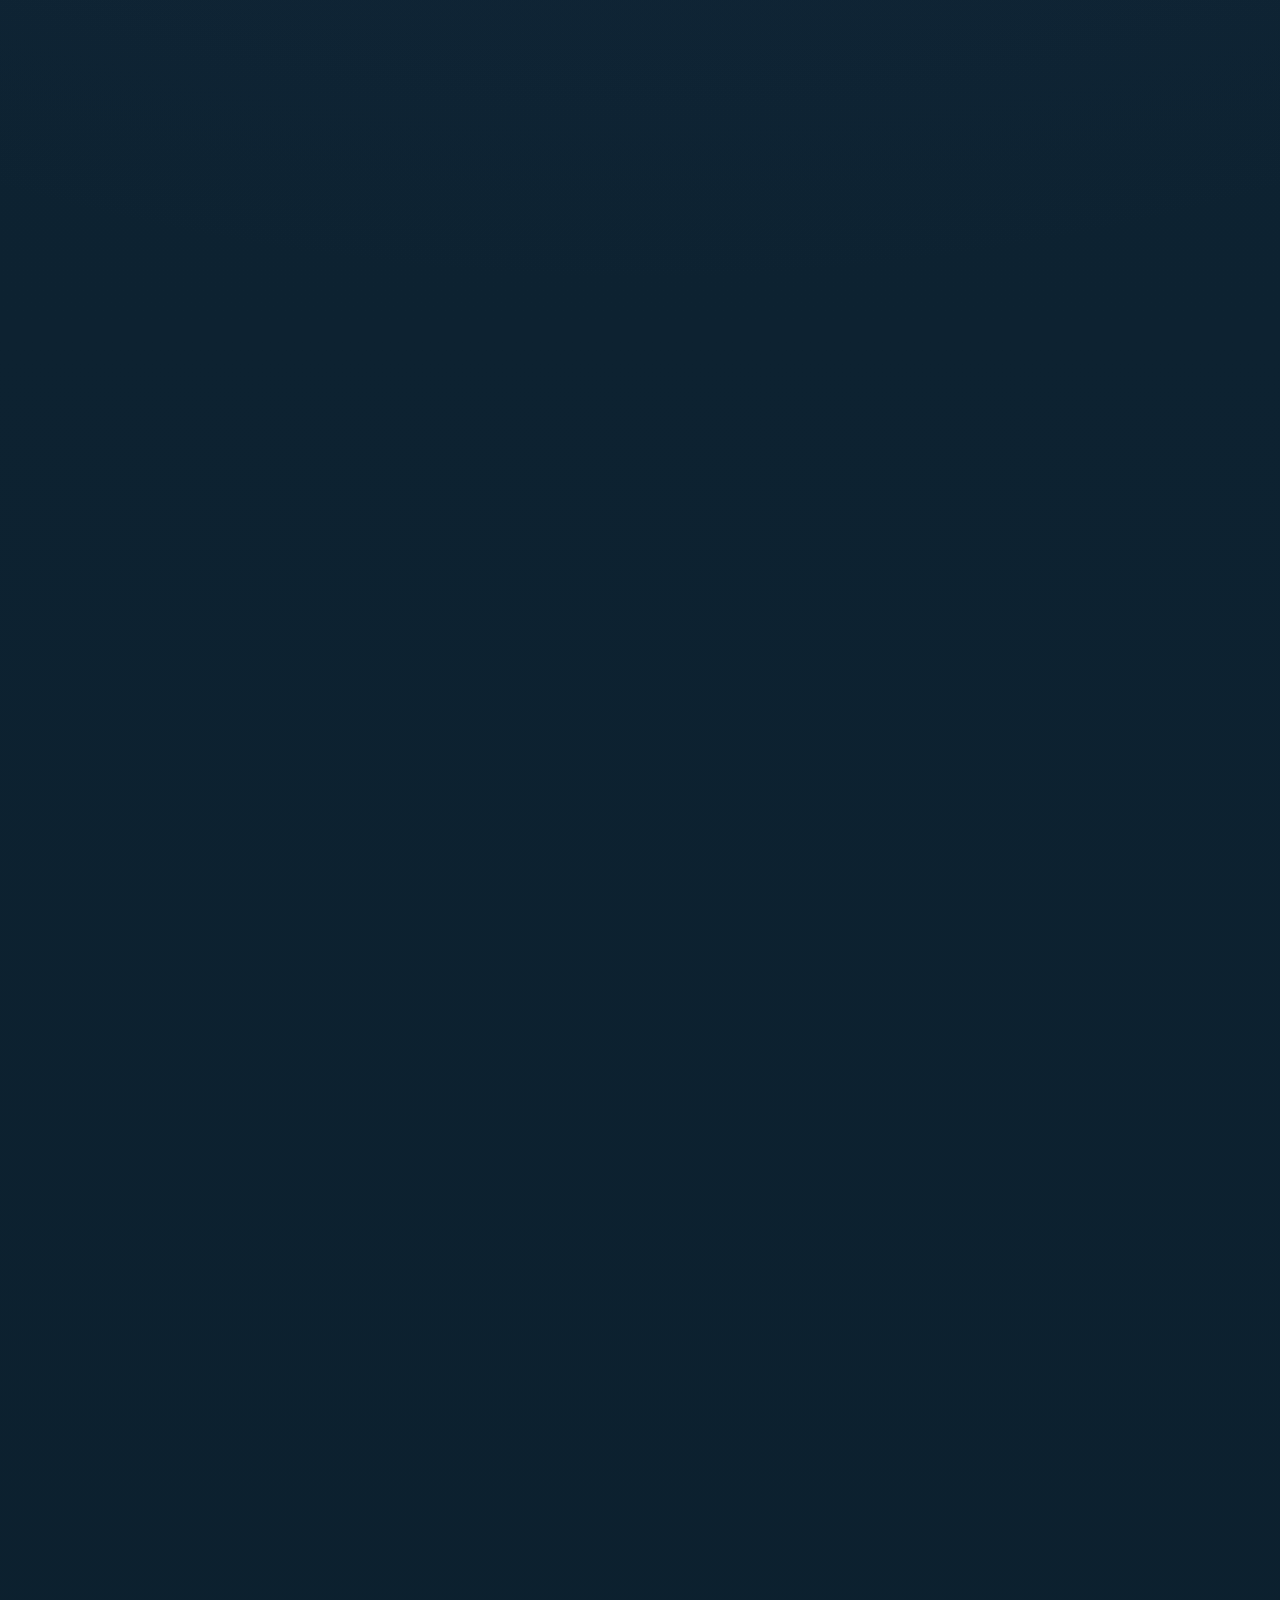
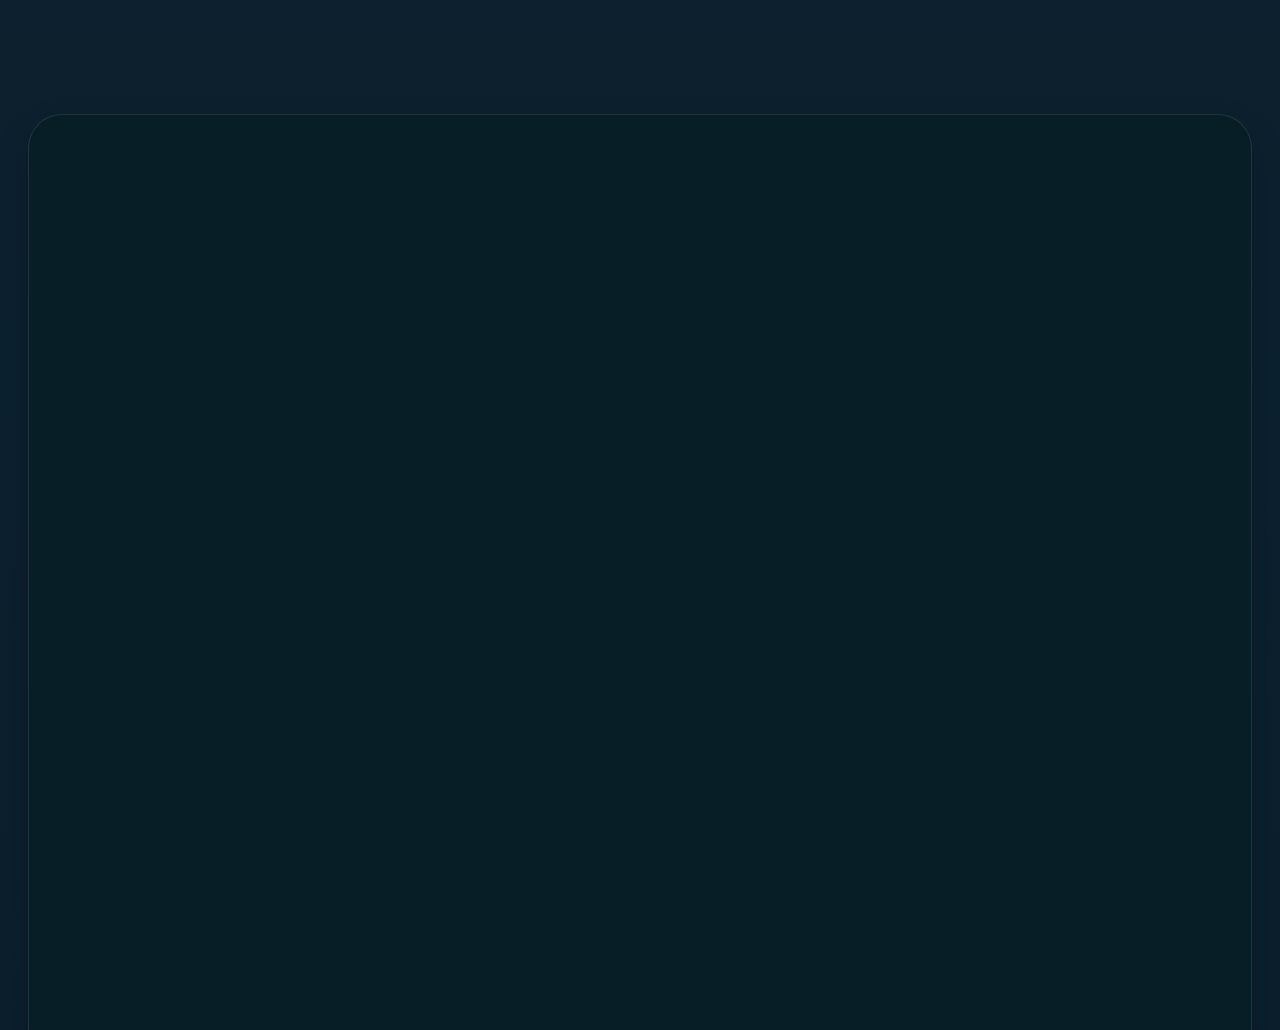
==== commit cda6ec4d: "Cambios privacidad para facebook." ====
--- a/marketing_site/index.html
+++ b/marketing_site/index.html
@@ -27,7 +27,9 @@
     content="Partes, flota, equipo, presupuestos, cliente y evidencias en una sola plataforma para operativa naval real."
   >
   <meta name="twitter:image" content="https://naval-go.com/assets/branding/logo_navalgo_color.png">
+  <link rel="icon" href="favicon.ico" sizes="any">
   <link rel="icon" type="image/png" href="favicon.png">
+  <link rel="apple-touch-icon" href="apple-touch-icon.png">
   <link rel="preconnect" href="https://fonts.googleapis.com">
   <link rel="preconnect" href="https://fonts.gstatic.com" crossorigin>
   <link
@@ -429,14 +431,17 @@
             <a href="#producto">Producto</a>
             <a href="#seguridad">ROI</a>
             <a href="#precios">Precios</a>
+            <a href="/privacy.html">Privacidad</a>
             <a href="https://app.naval-go.com">Login</a>
           </div>
         </div>
 
         <div class="footer-nav-group">
-          <span class="footer-title">Contacto</span>
+          <span class="footer-title">Contacto y legal</span>
           <div class="footer-links footer-links-stack">
             <a href="mailto:hola@naval-go.com">hola@naval-go.com</a>
+            <a href="mailto:soporte@naval-go.com">soporte@naval-go.com</a>
+            <a href="/privacy.html">Política de privacidad</a>
             <a href="https://app.naval-go.com">Acceso clientes</a>
           </div>
         </div>
--- a/marketing_site/styles.css
+++ b/marketing_site/styles.css
@@ -1721,3 +1721,134 @@
     padding-bottom: 16px;
   }
 }
+
+.legal-shell {
+  width: min(1100px, calc(100vw - 32px));
+  margin: 0 auto;
+  padding: 24px 0 40px;
+}
+
+.legal-page {
+  display: grid;
+  gap: 18px;
+}
+
+.legal-hero,
+.legal-card {
+  border: 1px solid var(--line);
+  border-radius: var(--radius-xl);
+  background: var(--panel);
+  box-shadow: var(--shadow);
+}
+
+.legal-hero {
+  padding: 28px 24px;
+  background:
+    linear-gradient(135deg, #101d36 0%, #0b2b36 46%, #081921 100%);
+}
+
+.legal-hero h1,
+.legal-card h2,
+.legal-card h3 {
+  margin: 0;
+  font-family: "Sora", sans-serif;
+  letter-spacing: -0.04em;
+}
+
+.legal-hero h1 {
+  margin-top: 14px;
+  font-size: clamp(2.1rem, 5vw, 3.7rem);
+  line-height: 1.02;
+}
+
+.legal-hero p,
+.legal-card p,
+.legal-card li {
+  color: var(--muted);
+  line-height: 1.72;
+}
+
+.legal-meta {
+  display: flex;
+  flex-wrap: wrap;
+  gap: 10px;
+  margin-top: 18px;
+}
+
+.legal-pill {
+  display: inline-flex;
+  align-items: center;
+  min-height: 36px;
+  padding: 0 14px;
+  border-radius: 999px;
+  color: #e8f6f8;
+  font-weight: 700;
+  background: rgba(255, 255, 255, 0.08);
+}
+
+.legal-card {
+  padding: 24px;
+}
+
+.legal-card h2 {
+  font-size: clamp(1.4rem, 3vw, 2rem);
+}
+
+.legal-card h3 {
+  margin-top: 20px;
+  font-size: 1.08rem;
+}
+
+.legal-card p + p {
+  margin-top: 12px;
+}
+
+.legal-card ul {
+  display: grid;
+  gap: 10px;
+  margin: 16px 0 0;
+  padding-left: 20px;
+}
+
+.legal-callout {
+  padding: 18px;
+  border: 1px solid rgba(99, 214, 203, 0.18);
+  border-radius: 20px;
+  background: rgba(99, 214, 203, 0.08);
+}
+
+.legal-callout strong {
+  display: block;
+  margin-bottom: 8px;
+  color: #ebfaf7;
+  font-family: "Sora", sans-serif;
+}
+
+.legal-grid {
+  display: grid;
+  gap: 14px;
+  margin-top: 18px;
+}
+
+.legal-grid article {
+  padding: 18px;
+  border: 1px solid rgba(255, 255, 255, 0.08);
+  border-radius: 20px;
+  background: rgba(255, 255, 255, 0.04);
+}
+
+.legal-grid article strong {
+  display: block;
+  color: #f4fbfc;
+  font-family: "Sora", sans-serif;
+}
+
+.legal-grid article p {
+  margin: 10px 0 0;
+}
+
+@media (min-width: 820px) {
+  .legal-grid {
+    grid-template-columns: repeat(2, minmax(0, 1fr));
+  }
+}
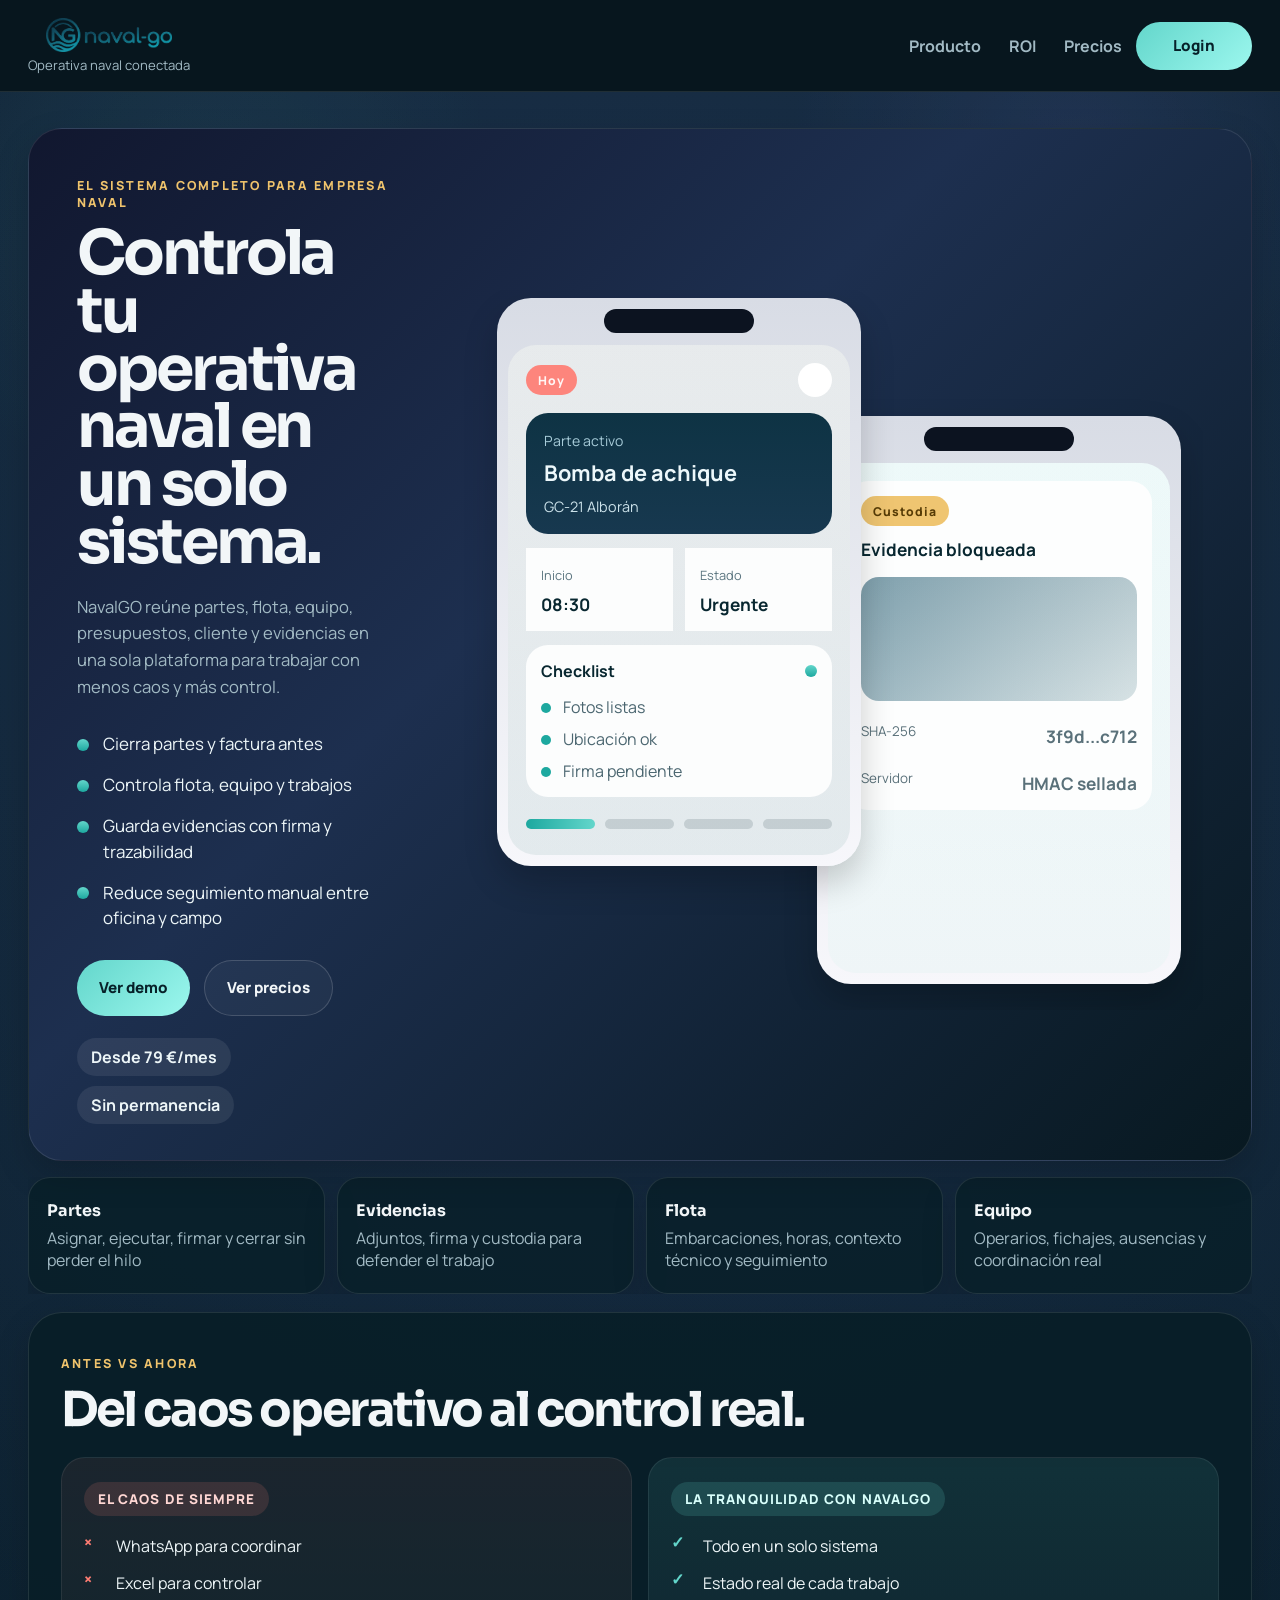
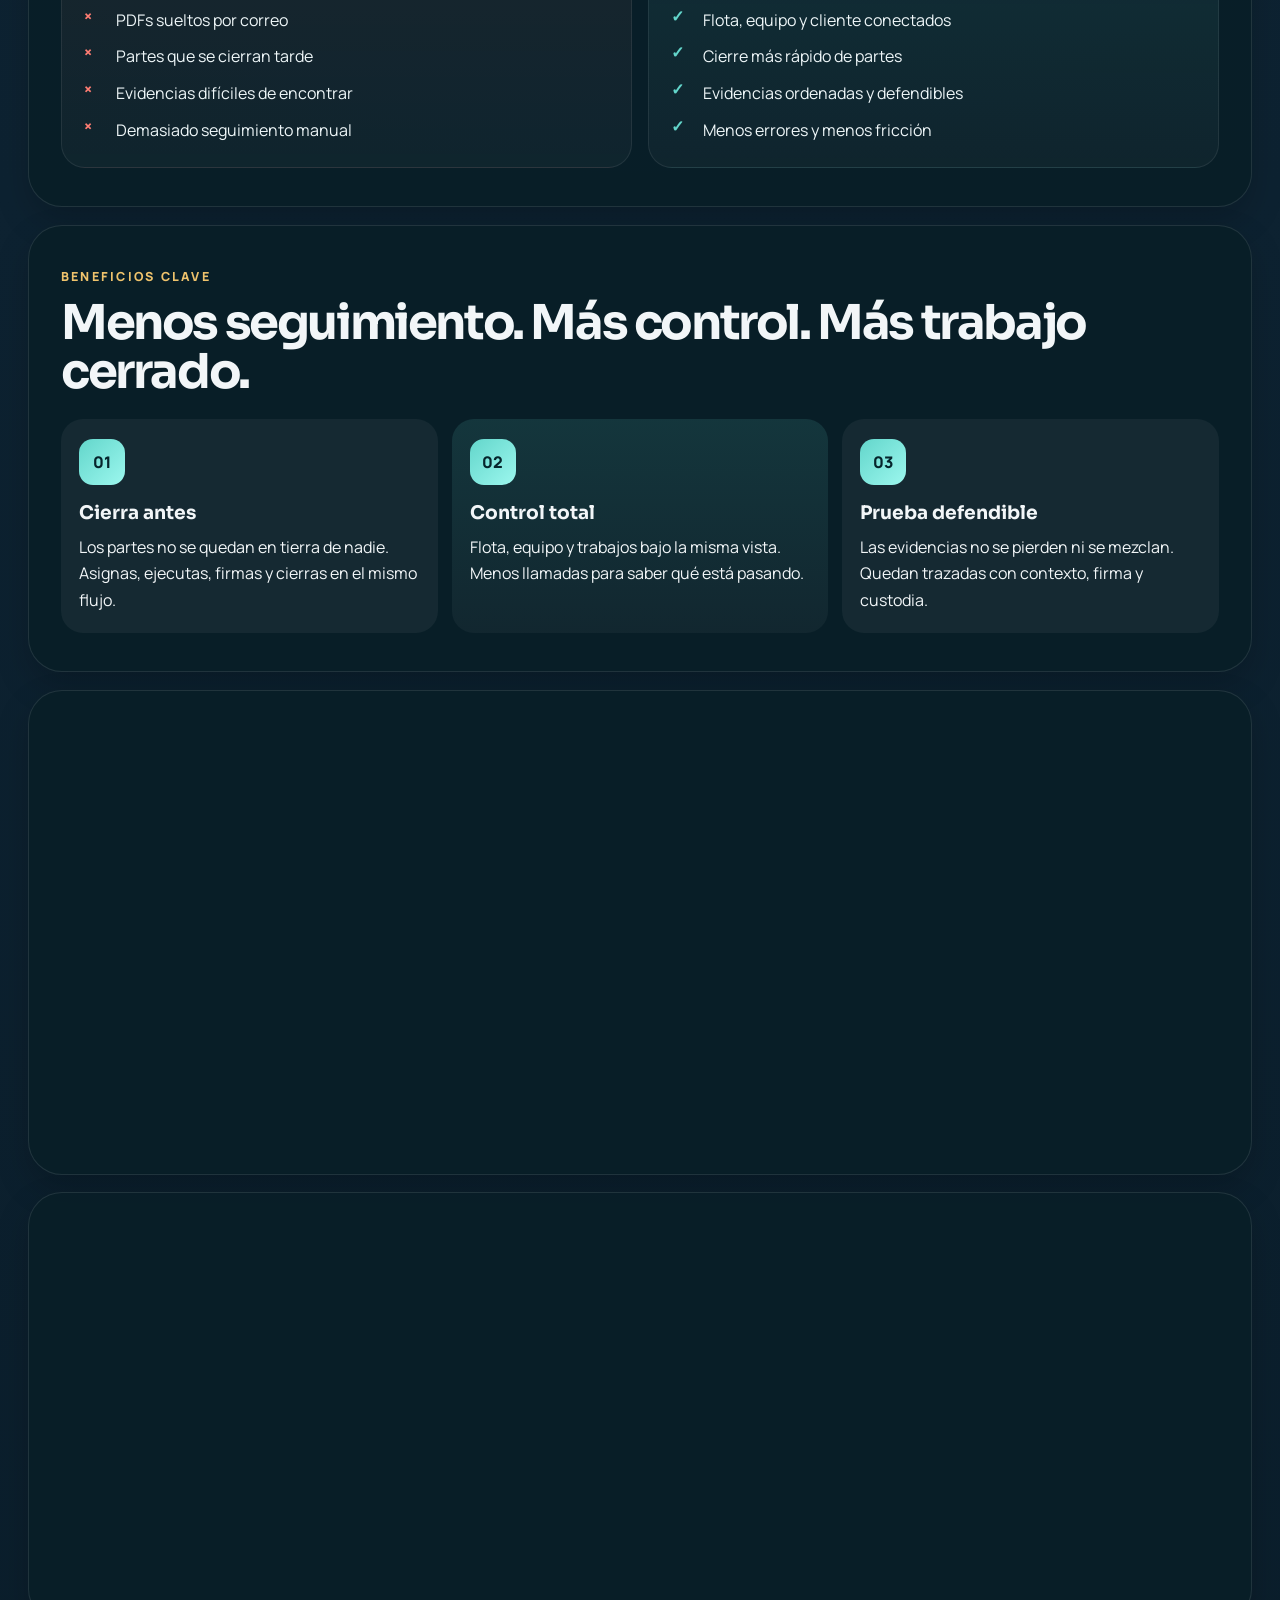
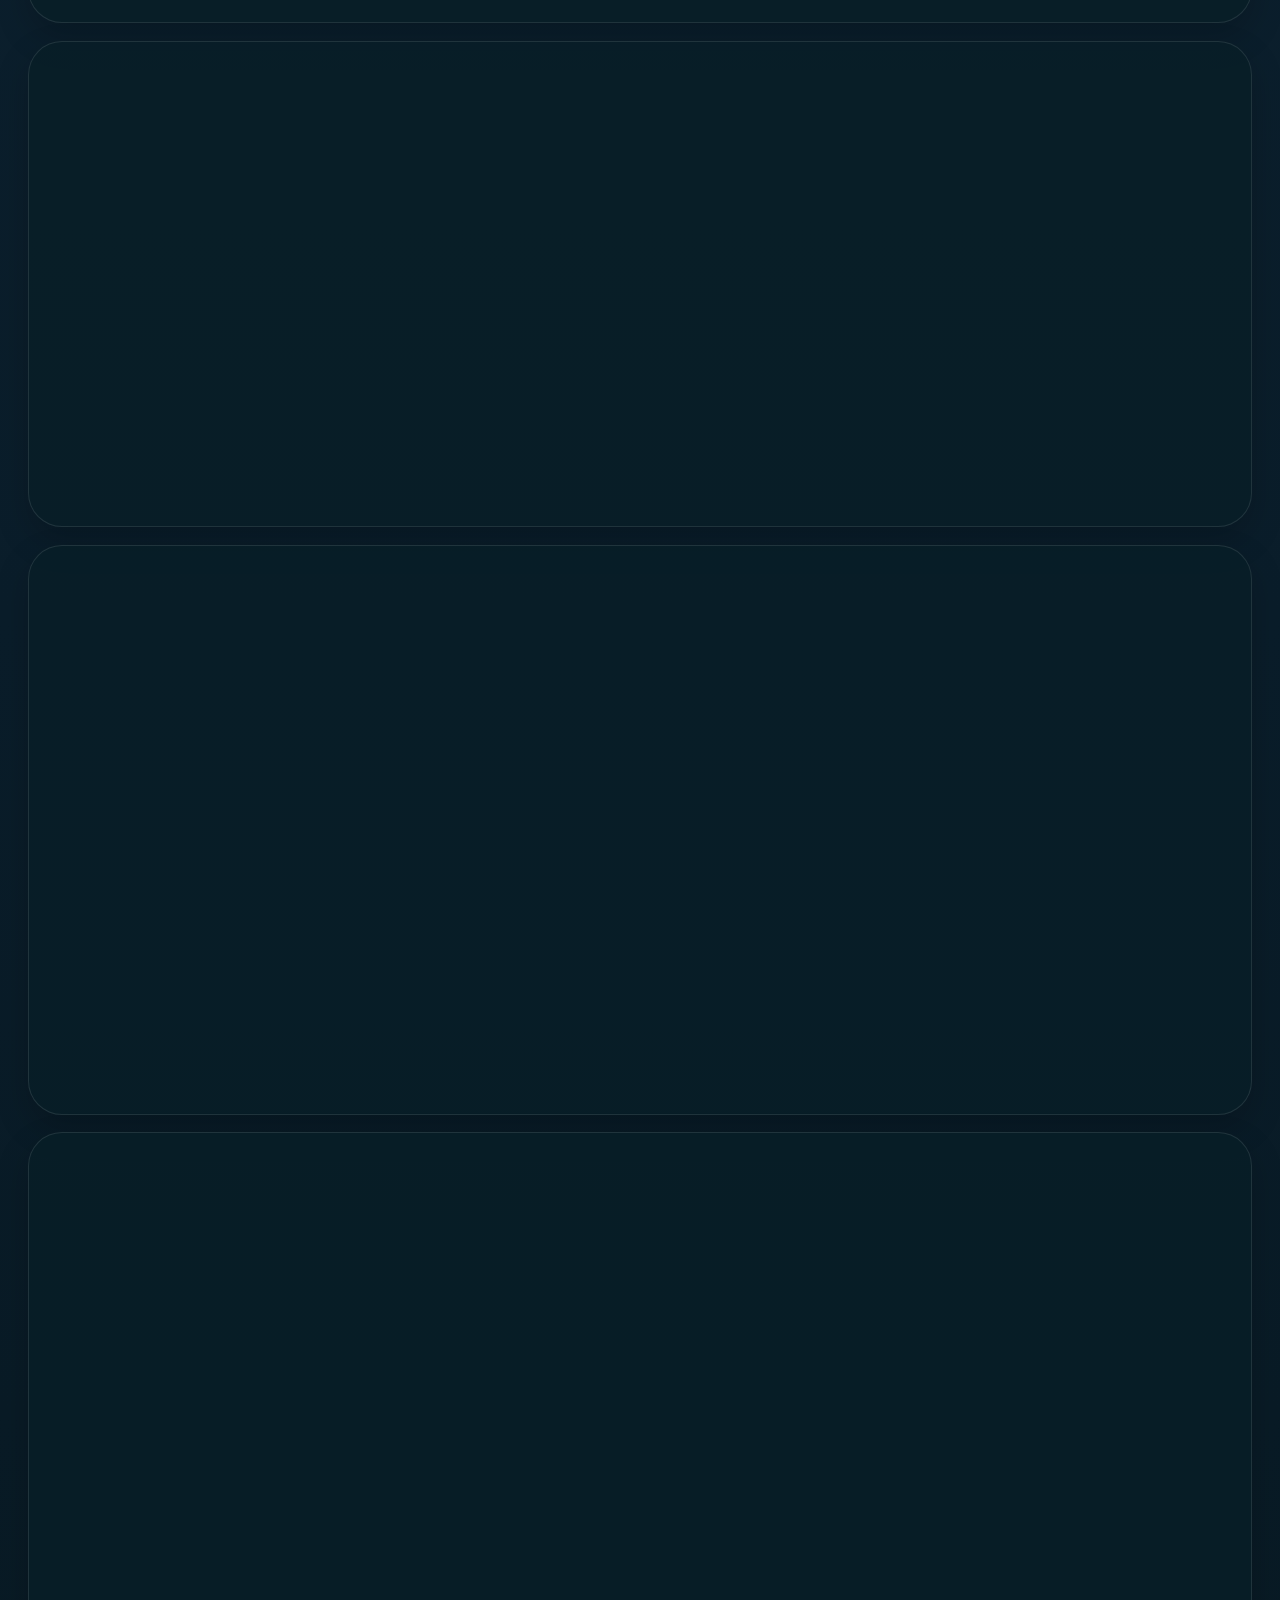
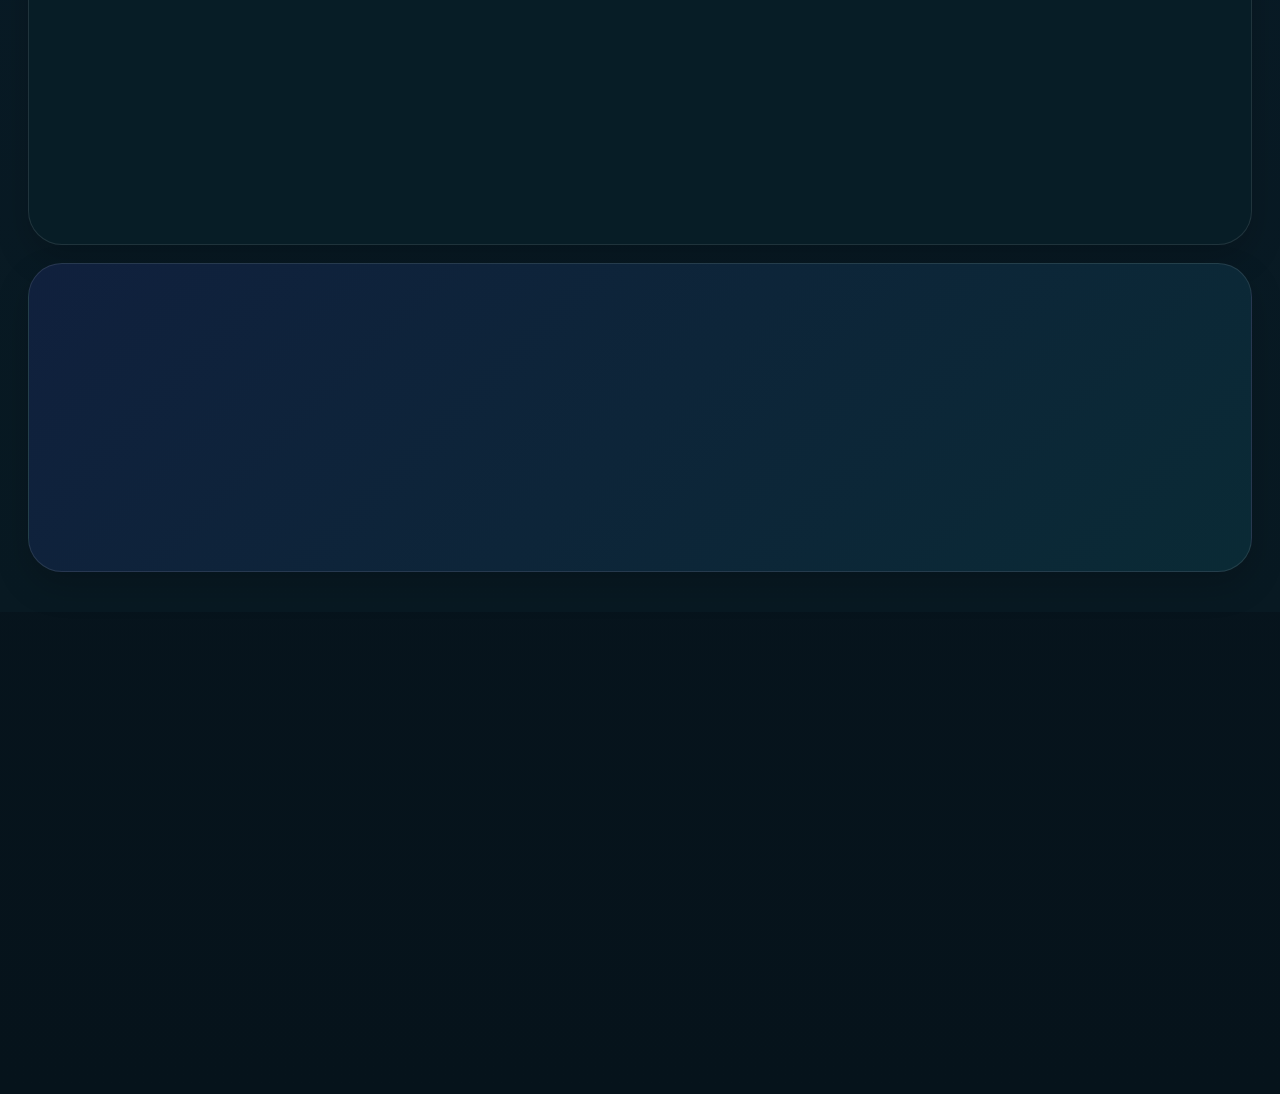
==== commit 3821a146: "Cambios marketing site" ====
--- a/marketing_site/index.html
+++ b/marketing_site/index.html
@@ -442,6 +442,8 @@
             <a href="mailto:hola@naval-go.com">hola@naval-go.com</a>
             <a href="mailto:soporte@naval-go.com">soporte@naval-go.com</a>
             <a href="/privacy.html">Política de privacidad</a>
+            <a href="/terms.html">Condiciones del servicio</a>
+            <a href="/data-deletion.html">Eliminacion de datos</a>
             <a href="https://app.naval-go.com">Acceso clientes</a>
           </div>
         </div>
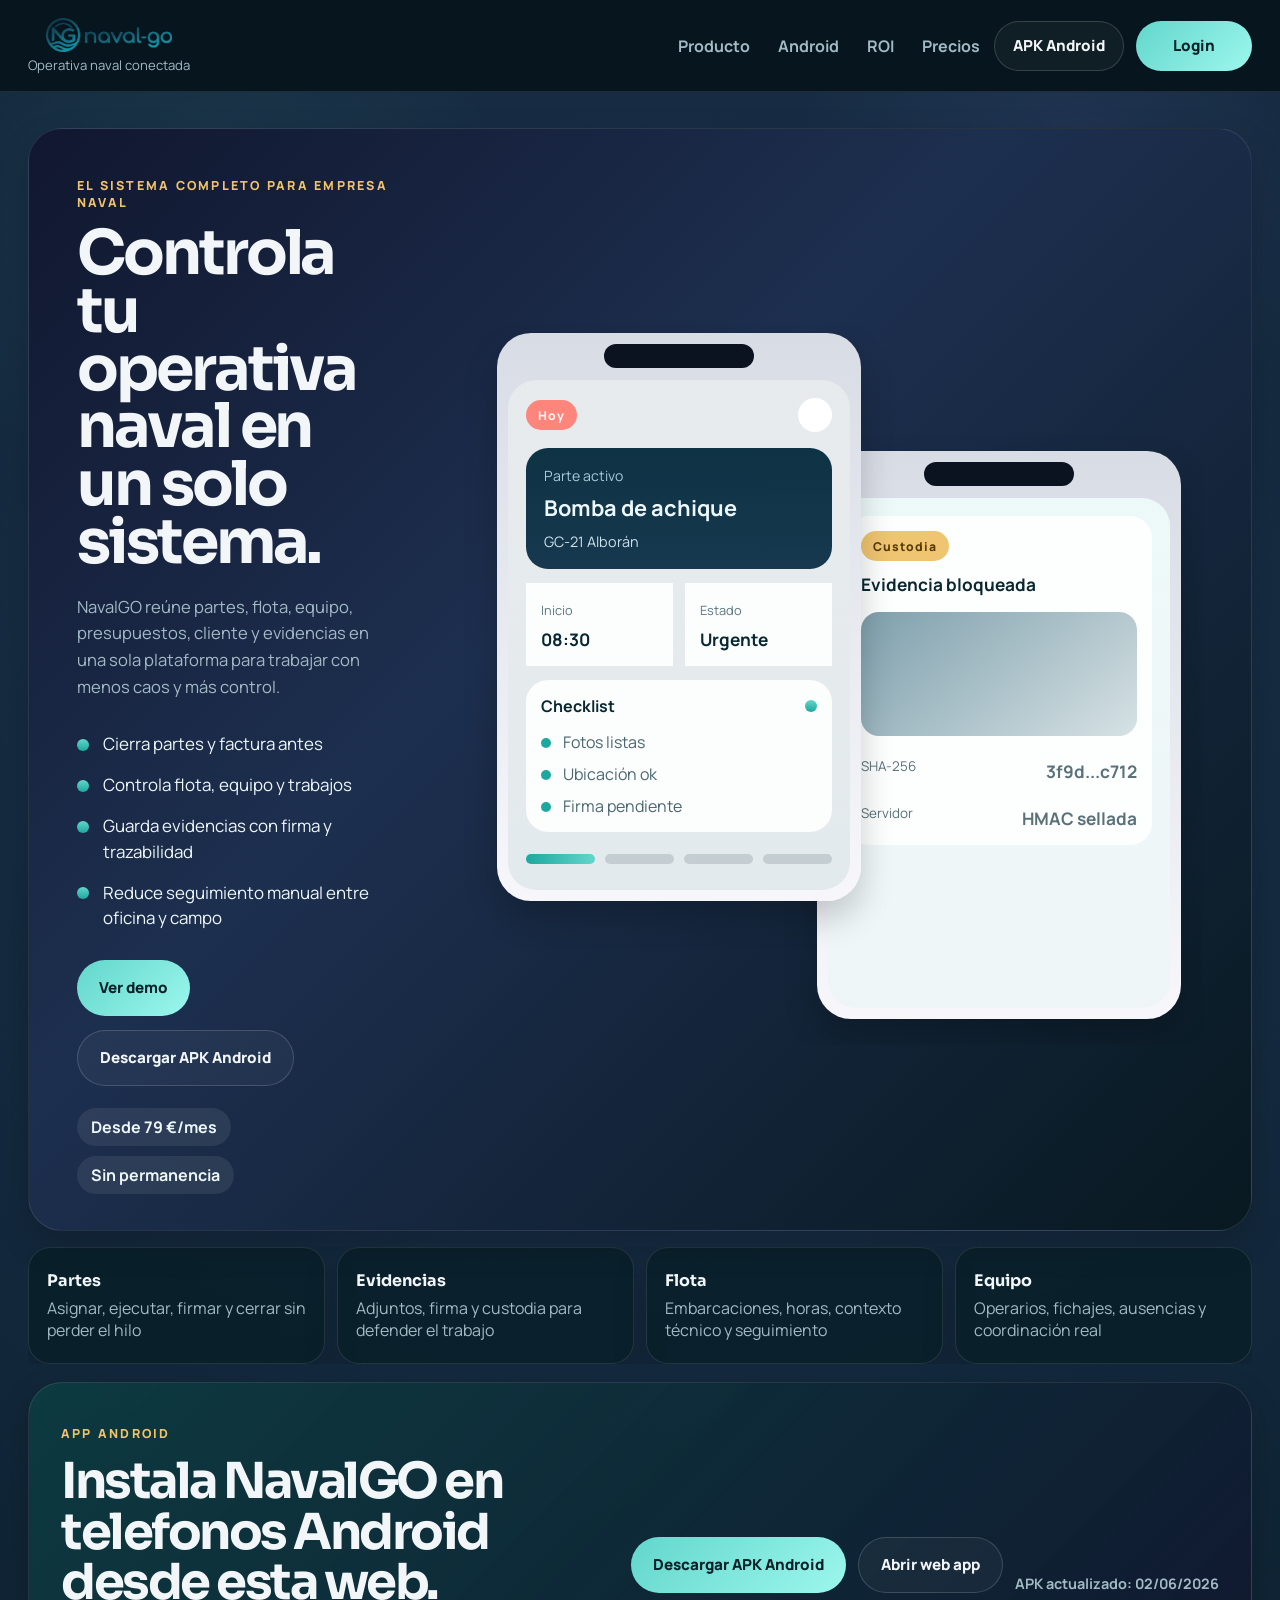
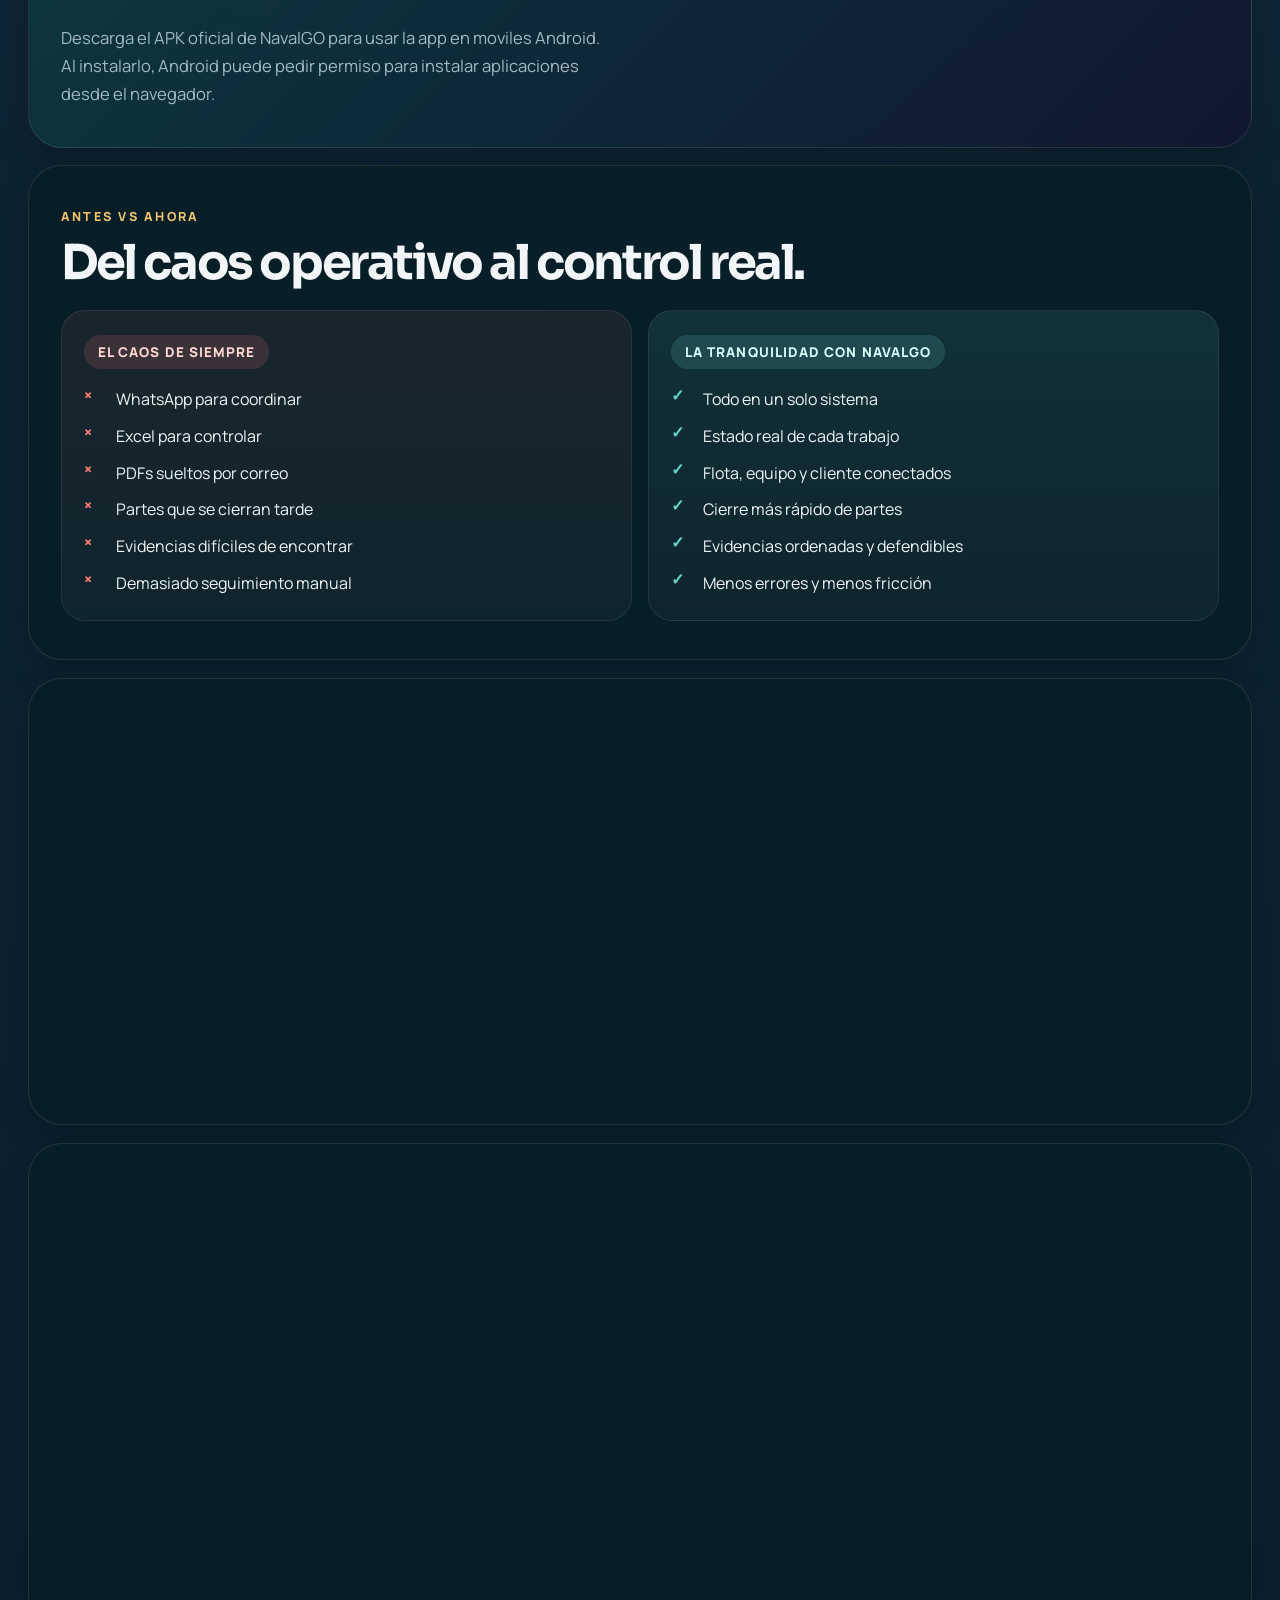
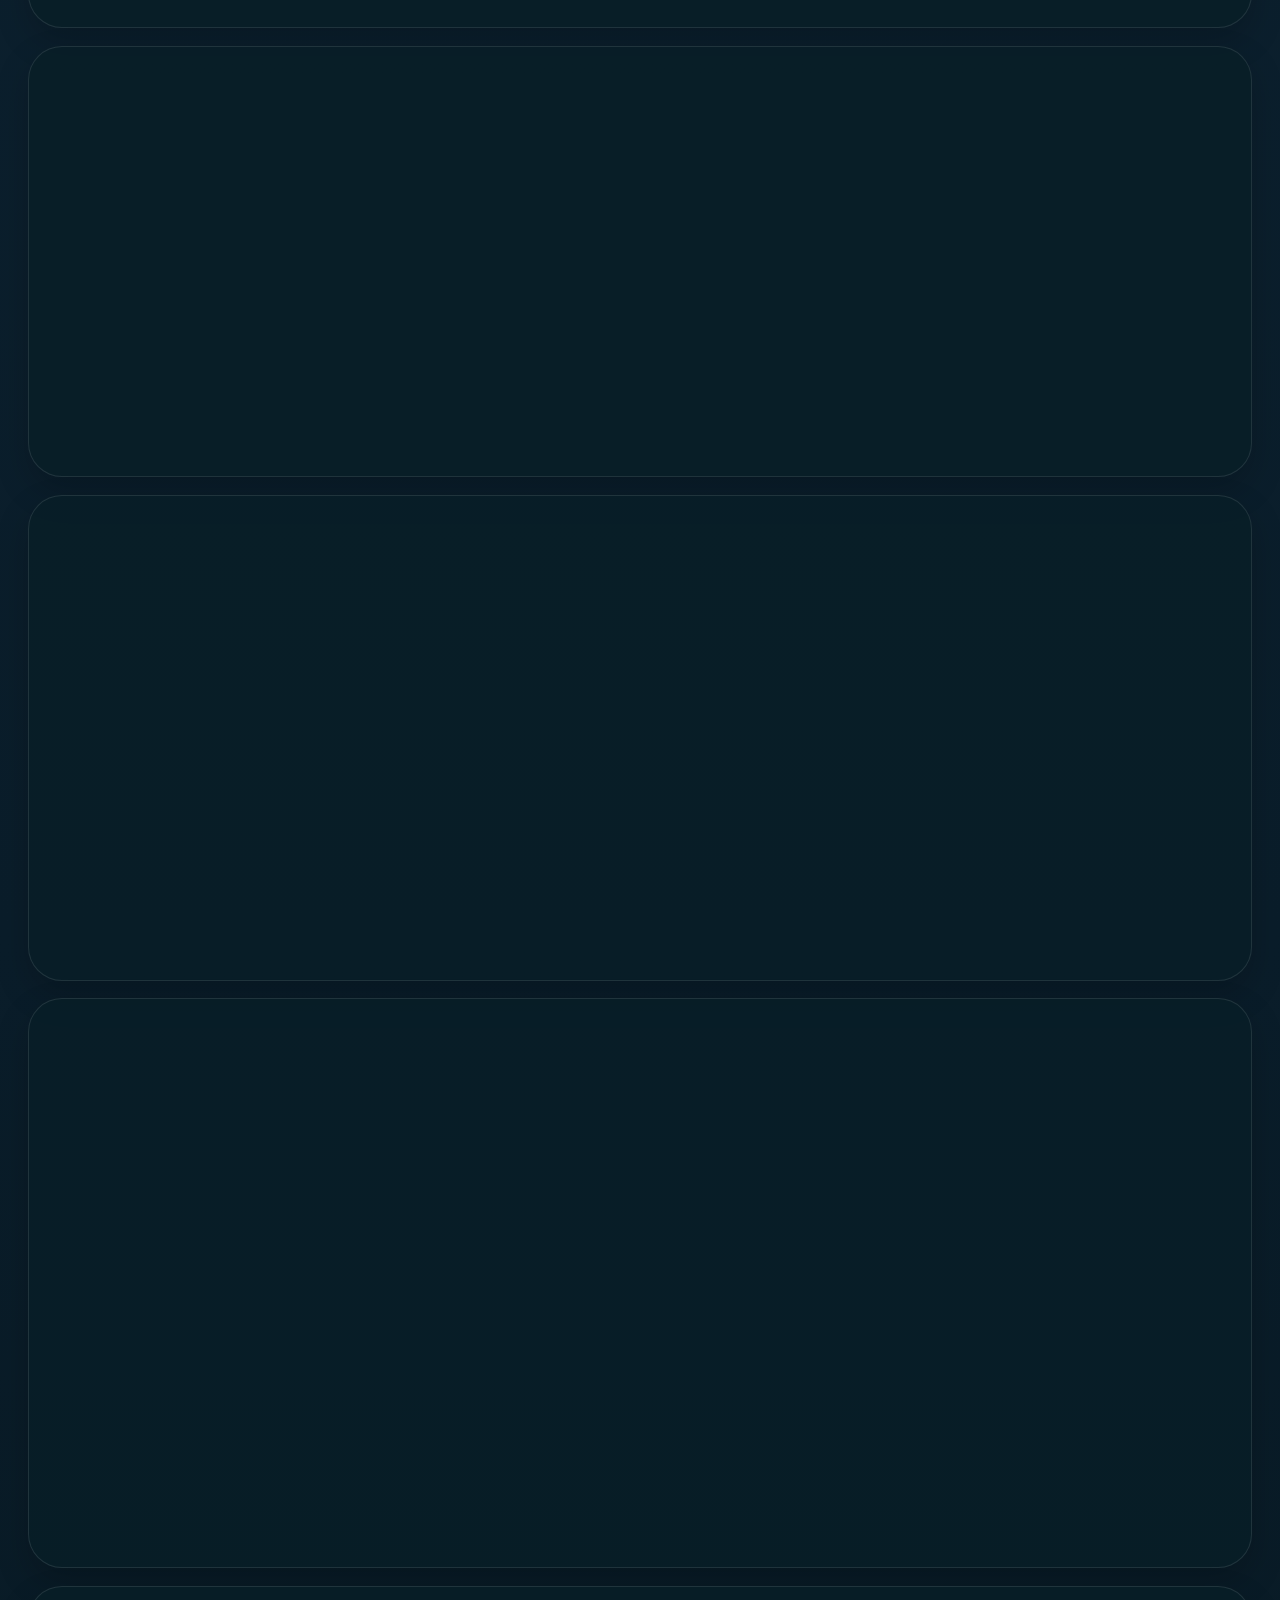
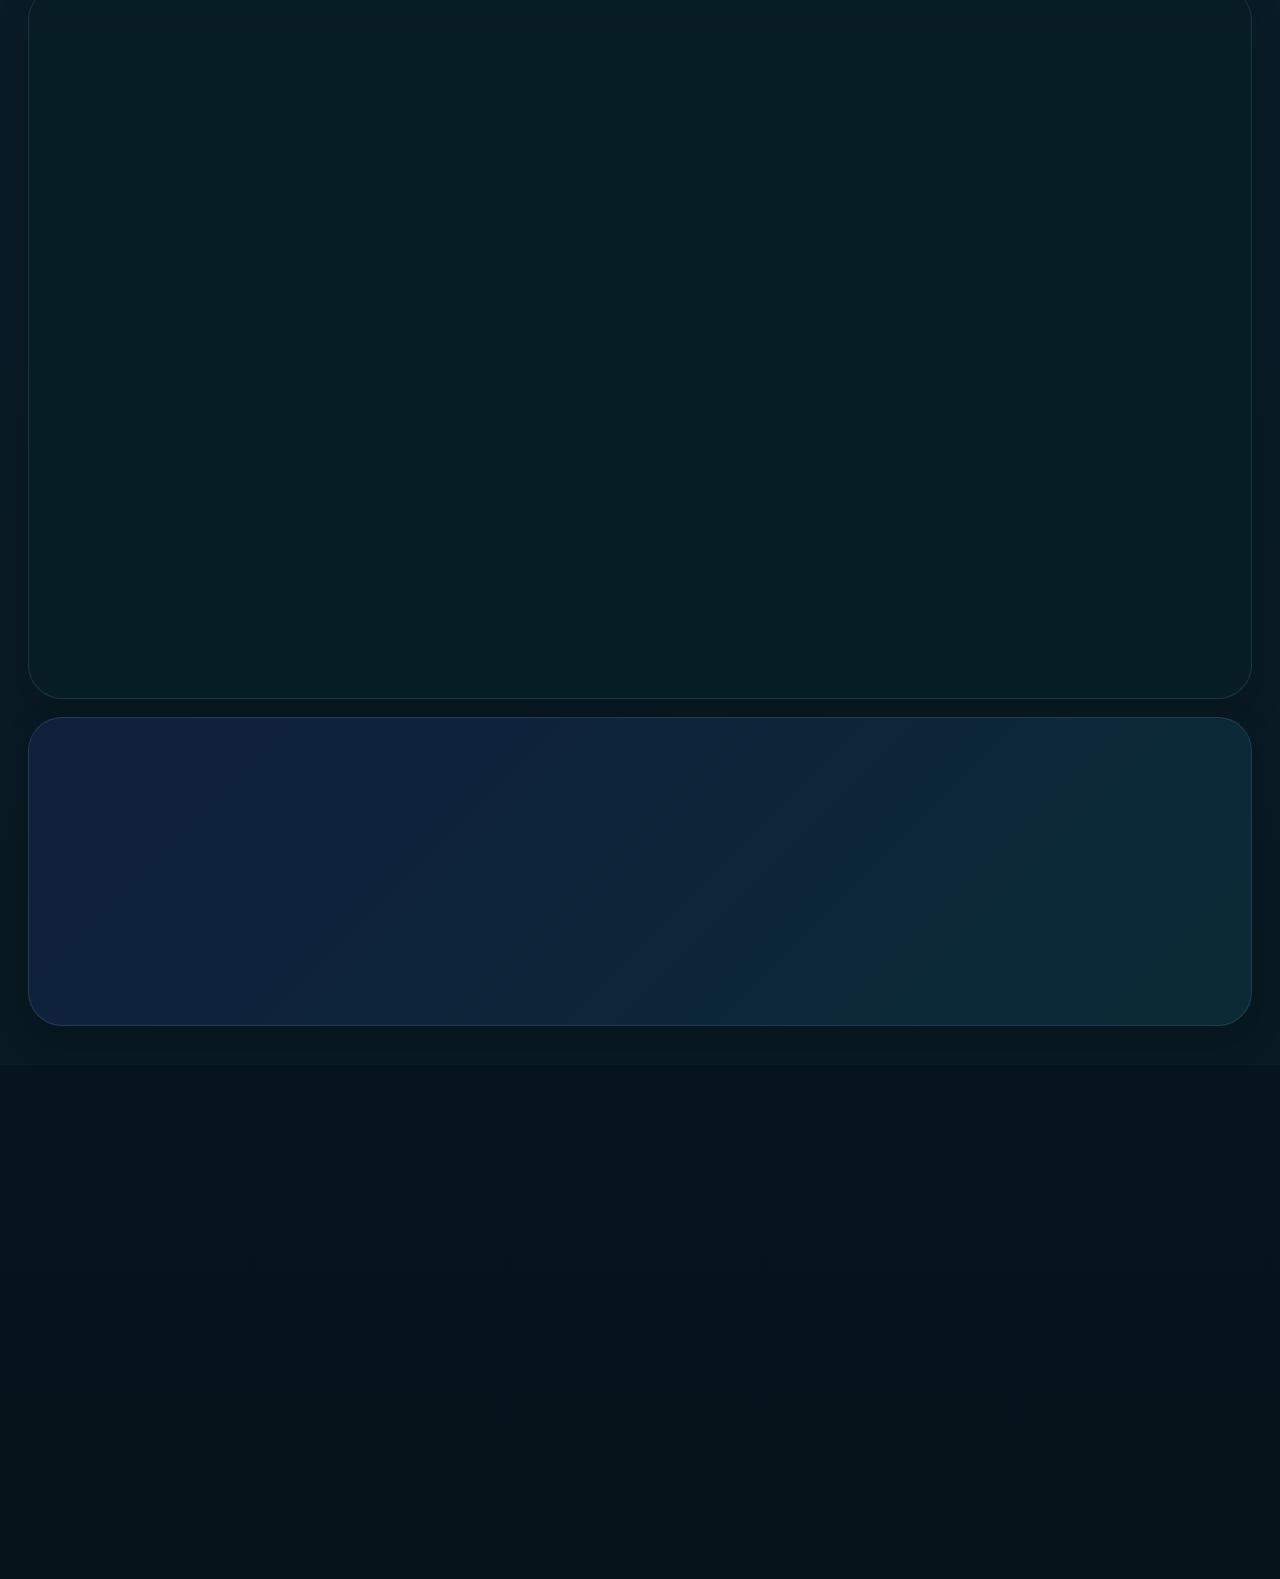
==== commit bfa36496: "Cambios apk descargable y mejoras accesibilidad." ====
--- a/marketing_site/index.html
+++ b/marketing_site/index.html
@@ -68,11 +68,13 @@
 
       <nav class="main-nav" aria-label="Navegación principal">
         <a href="#producto">Producto</a>
+        <a href="#android">Android</a>
         <a href="#seguridad">ROI</a>
         <a href="#precios">Precios</a>
       </nav>
 
       <div class="topbar-actions">
+        <a class="ghost-button topbar-apk" href="/downloads/navalgo-android.apk" download>APK Android</a>
         <a class="primary-button topbar-login" href="https://app.naval-go.com">Login</a>
       </div>
     </header>
@@ -95,7 +97,7 @@
 
           <div class="hero-actions">
             <a class="primary-button primary-button-large" href="mailto:hola@naval-go.com?subject=Quiero%20una%20demo%20de%20NavalGO">Ver demo</a>
-            <a class="ghost-button ghost-button-large" href="#precios">Ver precios</a>
+            <a class="ghost-button ghost-button-large" href="/downloads/navalgo-android.apk" download>Descargar APK Android</a>
           </div>
 
           <div class="hero-tag-row">
@@ -193,6 +195,22 @@
         </article>
       </section>
 
+      <section class="section-block android-download-block" id="android">
+        <div class="android-download-copy">
+          <span class="eyebrow">APP ANDROID</span>
+          <h2>Instala NavalGO en telefonos Android desde esta web.</h2>
+          <p>
+            Descarga el APK oficial de NavalGO para usar la app en moviles Android. Al instalarlo, Android puede pedir permiso para instalar aplicaciones desde el navegador.
+          </p>
+        </div>
+
+        <div class="android-download-actions">
+          <a class="primary-button primary-button-large" href="/downloads/navalgo-android.apk" download>Descargar APK Android</a>
+          <a class="ghost-button ghost-button-large" href="https://app.naval-go.com">Abrir web app</a>
+          <span class="download-meta">APK actualizado: 02/06/2026</span>
+        </div>
+      </section>
+
       <section class="section-block product-block" id="producto">
         <div class="section-heading compact-heading">
           <span class="eyebrow">ANTES VS AHORA</span>
@@ -429,6 +447,7 @@
           <span class="footer-title">Navegación</span>
           <div class="footer-links">
             <a href="#producto">Producto</a>
+            <a href="#android">Android</a>
             <a href="#seguridad">ROI</a>
             <a href="#precios">Precios</a>
             <a href="/privacy.html">Privacidad</a>
@@ -444,6 +463,7 @@
             <a href="/privacy.html">Política de privacidad</a>
             <a href="/terms.html">Condiciones del servicio</a>
             <a href="/data-deletion.html">Eliminacion de datos</a>
+            <a href="/downloads/navalgo-android.apk" download>Descargar APK Android</a>
             <a href="https://app.naval-go.com">Acceso clientes</a>
           </div>
         </div>
--- a/marketing_site/styles.css
+++ b/marketing_site/styles.css
@@ -898,6 +898,45 @@
   margin-top: auto;
 }
 
+.android-download-block {
+  display: grid;
+  gap: 22px;
+  align-items: center;
+  padding: 26px 18px;
+  background:
+    linear-gradient(135deg, rgba(29, 168, 159, 0.2), rgba(17, 23, 47, 0.94)),
+    var(--panel);
+}
+
+.android-download-copy h2 {
+  margin: 0;
+  font-family: "Sora", sans-serif;
+  font-size: clamp(1.9rem, 5.2vw, 3.1rem);
+  line-height: 1.02;
+  letter-spacing: -0.05em;
+}
+
+.android-download-copy p {
+  max-width: 760px;
+  margin: 16px 0 0;
+  color: var(--muted);
+  font-size: 1.04rem;
+  line-height: 1.7;
+}
+
+.android-download-actions {
+  display: flex;
+  flex-direction: column;
+  align-items: stretch;
+  gap: 12px;
+}
+
+.download-meta {
+  color: var(--muted);
+  font-size: 0.9rem;
+  font-weight: 700;
+}
+
 .cta-band {
   display: grid;
   gap: 18px;
@@ -1020,6 +1059,7 @@
   }
 
   .hero-actions,
+  .android-download-actions,
   .cta-actions {
     flex-direction: row;
     flex-wrap: wrap;
@@ -1061,6 +1101,16 @@
   .cta-band {
     grid-template-columns: 1.2fr 0.9fr;
     align-items: center;
+  }
+
+  .android-download-block {
+    grid-template-columns: minmax(0, 1fr) auto;
+    padding: 34px;
+  }
+
+  .android-download-actions {
+    align-items: flex-end;
+    justify-content: center;
   }
 
   .workflow-flow {
@@ -1475,6 +1525,10 @@
     font-size: 0.9rem;
   }
 
+  .topbar-apk {
+    display: none;
+  }
+
   .hero-card {
     width: 100%;
     max-width: 100%;
